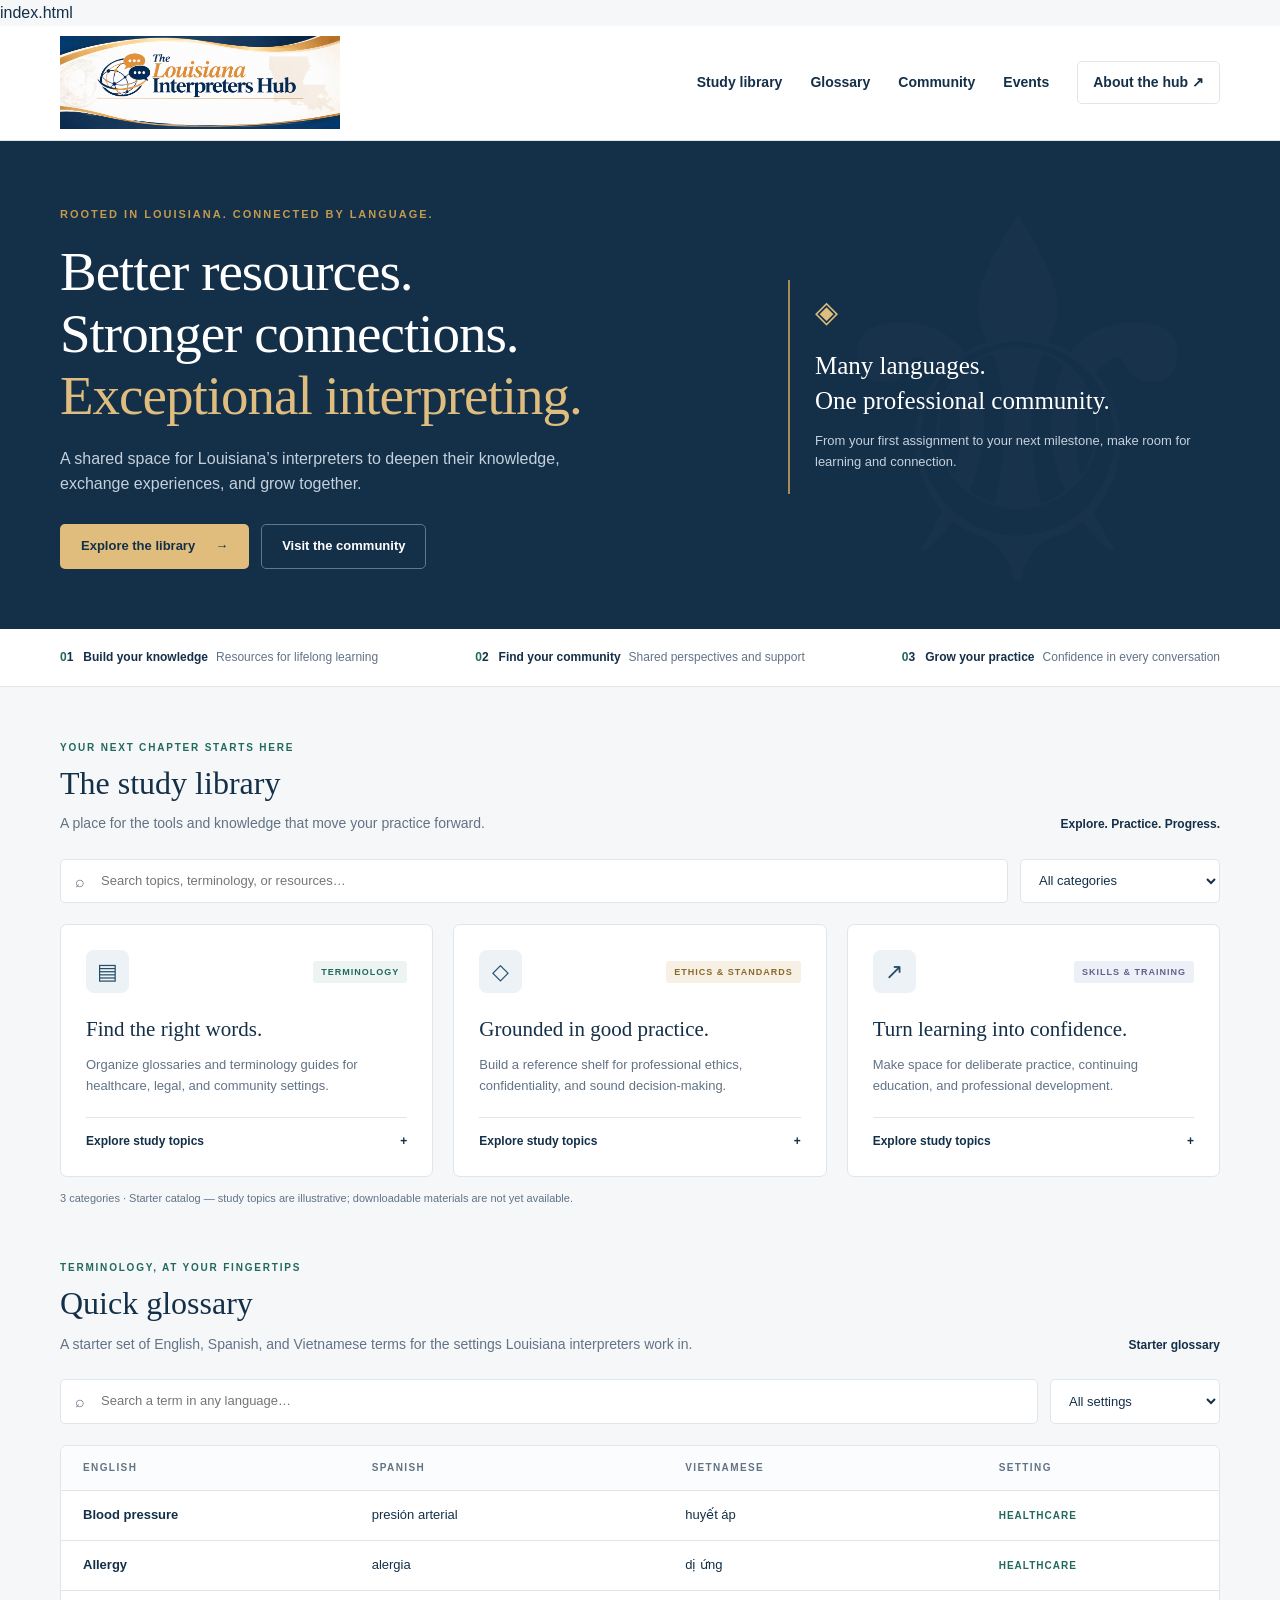
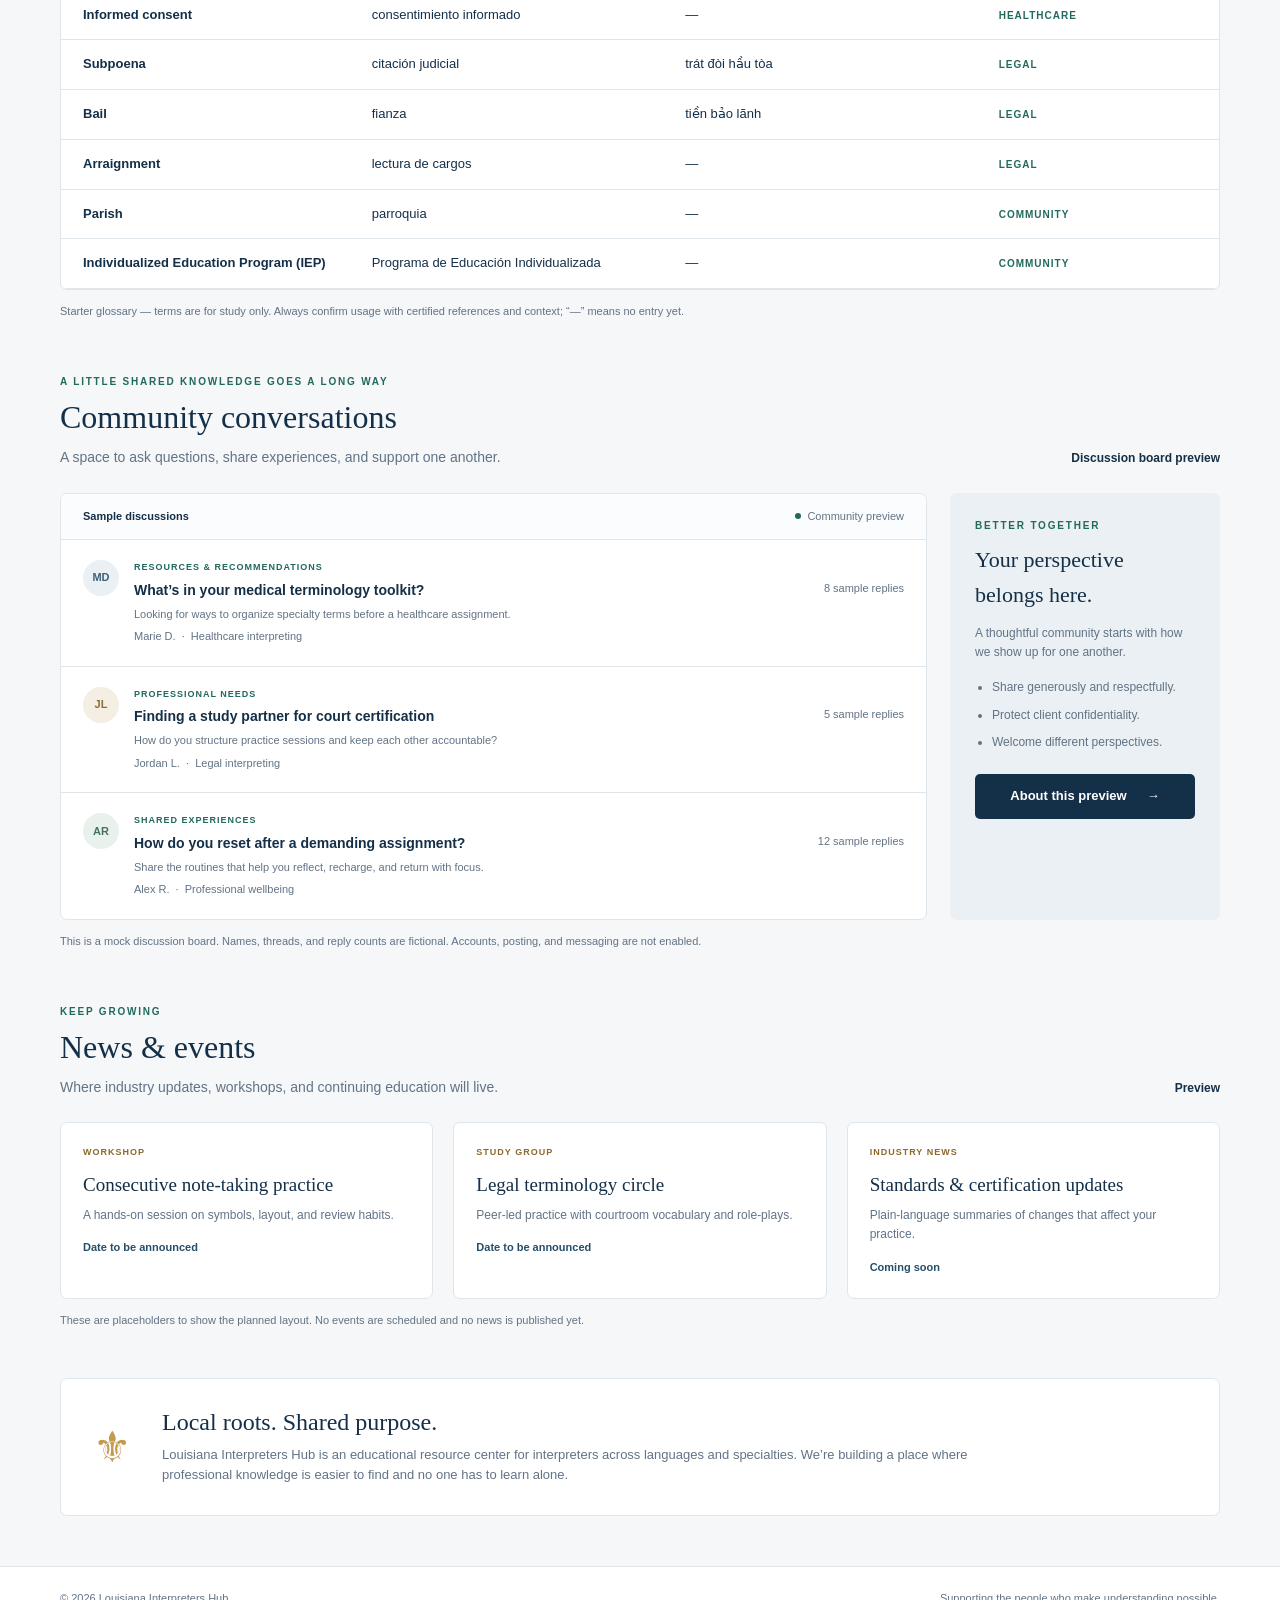
==== index.html @ 58adf4c6 "Add quick glossary and news & events preview sections Co-Authored-By: Claude Sonnet 5.5 <noreply@ant" ====
index.html
<!DOCTYPE html>
<html lang="en">
<head>
<meta charset="UTF-8">
<meta name="viewport" content="width=device-width, initial-scale=1">
<meta name="description" content="Louisiana Interpreters Hub: a shared space to study, connect, and grow in the interpreting profession.">
<title>Louisiana Interpreters Hub</title>
<style>
:root{--navy:#142f48;--blue:#244e6a;--muted:#627385;--line:#dfe6eb;--paper:#f5f7f9;--gold:#c29a50;--green:#22695d}*{box-sizing:border-box}html{scroll-behavior:smooth;scroll-padding-top:90px}body{margin:0;font-family:Arial,Helvetica,sans-serif;color:var(--navy);background:var(--paper);line-height:1.6}button,input,select{font:inherit}button,a,input,select{ -webkit-tap-highlight-color:transparent}a{color:inherit}button{cursor:pointer}a:focus-visible,button:focus-visible,input:focus-visible,select:focus-visible,summary:focus-visible{outline:3px solid var(--gold);outline-offset:4px}.wrap{width:min(1160px,calc(100% - 48px));margin:auto}.skip{position:absolute;top:-80px;background:white;padding:12px;z-index:10}.skip:focus{top:10px}header{background:#fff;border-bottom:1px solid var(--line)}.header-inner{display:flex;align-items:center;justify-content:space-between;gap:24px;min-height:90px}.brand{text-decoration:none;display:block;width:280px;max-width:calc(100% - 100px);flex-shrink:0}.brand-logo{display:block;width:100%;height:auto}.header-inner{min-height:114px;padding-top:10px;padding-bottom:10px}nav{display:flex;align-items:center;gap:28px}nav a{text-decoration:none;font-size:14px;font-weight:600}nav a:hover{color:#40758c}.nav-cta{border:1px solid var(--line);padding:9px 15px;border-radius:5px}.menu{display:none;background:white;border:1px solid var(--line);border-radius:5px;padding:8px 12px}.hero{background:var(--navy);color:white;position:relative;overflow:hidden}.hero:after{content:'⚜';position:absolute;right:3%;top:-105px;font-family:Georgia,serif;font-size:500px;color:#ffffff04;line-height:1.5;pointer-events:none}.hero-inner{position:relative;z-index:1;padding:65px 0 60px;display:grid;grid-template-columns:1.5fr 1fr;gap:80px;align-items:center}.eyebrow{font-size:11px;text-transform:uppercase;letter-spacing:2px;font-weight:bold;color:var(--gold)}h1{font-family:Georgia,serif;font-weight:400;font-size:clamp(36px,4.5vw,55px);line-height:1.13;letter-spacing:-1px;margin:18px 0}h1 em{color:#dfbd7f;font-style:normal}.hero p{color:#c4d1dc;font-size:16px;max-width:500px}.actions{display:flex;gap:12px;flex-wrap:wrap;margin-top:27px}.button{display:inline-flex;justify-content:center;align-items:center;gap:20px;text-decoration:none;padding:11px 20px;border-radius:5px;font-weight:bold;font-size:13px;border:1px solid transparent;background:var(--navy);color:white}.button.gold{background:#e0bd7c;color:var(--navy)}.button.outline{border-color:#63768a;background:transparent;color:white}.hero-note{border-left:2px solid #a98b58;padding:8px 0 8px 25px}.hero-note .symbol{font-size:30px;color:#dfbd7f}.hero-note h2{font-family:Georgia,serif;font-size:25px;font-weight:400;line-height:1.4;margin:12px 0}.hero-note p{font-size:13px}.values{background:white;border-bottom:1px solid var(--line)}.values-inner{display:flex;justify-content:space-between;gap:24px;padding:19px 0;font-size:12px;color:var(--muted)}.values strong{color:var(--navy);margin-right:8px}.values span::first-letter{color:var(--green)}section{padding:53px 0 0}.section-head{display:flex;justify-content:space-between;align-items:end;gap:20px;margin-bottom:24px}h2{font-family:Georgia,serif;font-size:32px;line-height:1.2;font-weight:400;margin:8px 0 10px}.section-head p{font-size:14px;color:var(--muted);margin:0}.section-label{font-size:10px;color:var(--green);font-weight:bold;letter-spacing:1.8px;text-transform:uppercase}.small-link{font-size:12px;text-decoration:none;font-weight:bold;white-space:nowrap}.library-tools{display:flex;gap:12px;margin-bottom:21px}.search{flex:1;position:relative}.search span{position:absolute;left:15px;top:10px;color:var(--muted)}input,select{border:1px solid var(--line);border-radius:5px;background:white;color:var(--navy);padding:11px 14px;font-size:13px}input{width:100%;padding-left:40px}select{min-width:200px}.cards{display:grid;grid-template-columns:repeat(3,1fr);gap:20px}.card{background:white;border:1px solid var(--line);border-radius:7px;padding:25px;display:flex;flex-direction:column;transition:box-shadow .2s}.card:hover{box-shadow:0 6px 20px #142f4809}.card-top{display:flex;align-items:center;justify-content:space-between}.icon{width:43px;height:43px;border-radius:8px;display:grid;place-items:center;background:#edf2f6;color:var(--blue);font-size:22px}.tag{font-size:9px;font-weight:bold;letter-spacing:1px;background:#edf4f1;color:var(--green);padding:4px 8px;border-radius:3px;text-transform:uppercase}.card:nth-child(2) .tag{background:#f7f1e5;color:#8c692b}.card:nth-child(3) .tag{background:#eef0f8;color:#62618d}.card h3{font-family:Georgia,serif;font-size:21px;font-weight:400;margin:20px 0 8px}.card p{font-size:13px;color:var(--muted);margin:0 0 20px}.card details{margin-top:auto;border-top:1px solid var(--line);padding-top:14px;font-size:12px}.card summary{font-weight:bold;cursor:pointer;list-style:none}.card summary:after{content:'+';float:right}.card details[open] summary:after{content:'−'}.card ul{padding-left:18px;color:var(--muted);margin-bottom:0}.card li{margin:8px 0}.notice{font-size:11px;color:var(--muted);margin:13px 0 0}.community-grid{display:grid;grid-template-columns:minmax(0,1fr) 270px;gap:23px}.board{border:1px solid var(--line);border-radius:7px;background:white;overflow:hidden}.board-head{display:flex;justify-content:space-between;align-items:center;padding:14px 22px;background:#fbfcfd;border-bottom:1px solid var(--line);font-size:11px}.live{display:flex;align-items:center;gap:6px;color:var(--muted)}.dot{width:6px;height:6px;border-radius:50%;background:var(--green)}.thread{padding:20px 22px;border-bottom:1px solid var(--line);display:flex;gap:15px}.thread:last-child{border-bottom:0}.avatar{flex-shrink:0;width:36px;height:36px;background:#eaf0f4;color:#3c617b;border-radius:50%;display:grid;place-items:center;font-size:11px;font-weight:bold}.thread:nth-child(3) .avatar{background:#f4eee3;color:#8b6d36}.thread:nth-child(4) .avatar{background:#e9f1ed;color:#417464}.thread-content{flex:1}.topic{font-size:9px;text-transform:uppercase;letter-spacing:1px;color:var(--green);font-weight:bold}.thread h3{font-size:14px;line-height:1.5;margin:5px 0}.thread p{font-size:11px;color:var(--muted);margin:5px 0 0}.reply{float:right;font-size:11px;color:var(--muted);font-weight:normal;margin-left:10px}.side{background:#eaf0f3;border-radius:7px;padding:25px}.side h3{font-family:Georgia,serif;font-size:22px;font-weight:400;margin:8px 0 12px}.side p,.side li{font-size:12px;color:var(--muted)}.side ul{padding-left:17px;margin:16px 0 22px}.side li{margin:8px 0}.side .button{width:100%}.about{margin-top:48px;padding:29px 32px;background:#fff;border:1px solid var(--line);border-radius:7px;display:flex;gap:30px;align-items:center}.about h2{font-size:24px;margin:0 0 8px}.about p{font-size:13px;color:var(--muted);margin:0;max-width:820px}.about .symbol{color:var(--gold);font-size:43px}footer{margin-top:50px;border-top:1px solid var(--line);padding:23px 0;background:white}.footer-inner{display:flex;justify-content:space-between;gap:15px;color:var(--muted);font-size:11px}.empty{grid-column:1/-1;padding:25px;background:white;border:1px solid var(--line);border-radius:5px}[hidden]{display:none!important}@media(max-width:850px){.header-inner{flex-wrap:wrap;gap:0}.menu{display:block}nav{display:none;width:100%;padding:15px 0 10px;gap:22px;flex-wrap:wrap}nav.open{display:flex}.hero-inner{gap:35px;grid-template-columns:1.6fr 1fr}.community-grid{grid-template-columns:1fr}.side{display:none}.cards{gap:12px}.card{padding:19px}.values-inner{font-size:11px}.values strong{display:block}}@media(max-width:600px){.wrap{width:calc(100% - 32px)}.header-inner{min-height:96px;flex-wrap:wrap;gap:0}.brand{width:220px}.menu{display:block}nav{display:none;width:100%;padding:15px 0 20px;gap:22px;flex-wrap:wrap}nav.open{display:flex}.hero-inner{display:block;padding:42px 0}.hero-note{display:none}.hero p{font-size:14px}.values-inner{gap:14px;padding:16px 0}.values strong{font-size:11px}.values span{font-size:10px}.cards{grid-template-columns:1fr}.library-tools{flex-direction:column}select{width:100%}.section-head{align-items:start}.section-head .small-link{display:none}section{padding-top:38px}h2{font-size:29px}.thread{padding:18px 15px;gap:11px}.reply{float:none;display:block;margin:4px 0 0}.about{padding:23px;gap:18px;margin-top:35px}.footer-inner{flex-direction:column;gap:5px}.board-head{padding:13px 15px}}
.gloss-tools{display:flex;gap:12px;margin-bottom:21px}.gloss-tools select{min-width:170px}.gloss-table{background:white;border:1px solid var(--line);border-radius:7px;overflow:hidden}.gloss-row{display:grid;grid-template-columns:1.1fr 1.2fr 1.2fr .8fr;gap:16px;padding:14px 22px;border-bottom:1px solid var(--line);font-size:13px;align-items:baseline}.gloss-row:last-child{border-bottom:0}.gloss-row.head{background:#fbfcfd;font-size:10px;font-weight:bold;letter-spacing:1.4px;text-transform:uppercase;color:var(--muted)}.gloss-row .en{font-weight:bold}.gloss-row .dom{font-size:10px;font-weight:bold;letter-spacing:1px;text-transform:uppercase;color:var(--green)}.events{display:grid;grid-template-columns:repeat(3,1fr);gap:20px}.event{background:white;border:1px solid var(--line);border-radius:7px;padding:22px}.event .kind{font-size:9px;font-weight:bold;letter-spacing:1px;text-transform:uppercase;color:#8c692b}.event h3{font-family:Georgia,serif;font-size:19px;font-weight:400;margin:10px 0 6px}.event p{font-size:12px;color:var(--muted);margin:0}.event .when{margin-top:14px;font-size:11px;font-weight:bold;color:var(--blue)}@media(max-width:850px){.events{grid-template-columns:1fr}.gloss-row{grid-template-columns:1fr 1fr;gap:6px 16px}.gloss-row.head{display:none}.gloss-row .dom{grid-column:1/-1}}@media(max-width:600px){.gloss-tools{flex-direction:column}.gloss-tools select{width:100%}.gloss-row{padding:14px 15px}}
</style>
</head>
<body>
<a class="skip" href="#main">Skip to content</a>
<header><div class="wrap header-inner"><a href="#" class="brand" aria-label="Louisiana Interpreters Hub home"><img class="brand-logo" src="Louisiana%20Interpreters%20Hub%20Banner.png" alt="Louisiana Interpreters Hub" width="2170" height="725" fetchpriority="high"></a><button class="menu" aria-expanded="false" aria-controls="navigation">Menu ☰</button><nav id="navigation" aria-label="Main navigation"><a href="#library">Study library</a><a href="#glossary">Glossary</a><a href="#community">Community</a><a href="#events">Events</a><a href="#about" class="nav-cta">About the hub ↗</a></nav></div></header>
<main id="main">
<div class="hero"><div class="wrap hero-inner"><div><div class="eyebrow">Rooted in Louisiana. Connected by language.</div><h1>Better resources.<br>Stronger connections.<br><em>Exceptional interpreting.</em></h1><p>A shared space for Louisiana’s interpreters to deepen their knowledge, exchange experiences, and grow together.</p><div class="actions"><a href="#library" class="button gold">Explore the library <span aria-hidden="true">→</span></a><a href="#community" class="button outline">Visit the community</a></div></div><aside class="hero-note"><span class="symbol" aria-hidden="true">◈</span><h2>Many languages.<br>One professional community.</h2><p>From your first assignment to your next milestone, make room for learning and connection.</p></aside></div></div>
<div class="values"><div class="wrap values-inner"><span><strong>01 &nbsp; Build your knowledge</strong>Resources for lifelong learning</span><span><strong>02 &nbsp; Find your community</strong>Shared perspectives and support</span><span><strong>03 &nbsp; Grow your practice</strong>Confidence in every conversation</span></div></div>
<div class="wrap">
<section id="library" aria-labelledby="library-title"><div class="section-head"><div><span class="section-label">Your next chapter starts here</span><h2 id="library-title">The study library</h2><p>A place for the tools and knowledge that move your practice forward.</p></div><span class="small-link">Explore. Practice. Progress.</span></div>
<div class="library-tools"><label class="search"><span aria-hidden="true">⌕</span><input id="search" type="search" aria-label="Search study library" placeholder="Search topics, terminology, or resources…"></label><select id="category" aria-label="Filter library by category"><option value="all">All categories</option><option value="terminology">Terminology</option><option value="ethics">Ethics & standards</option><option value="training">Skills & training</option></select></div>
<div class="cards" id="resources">
<article class="card" data-category="terminology"><div class="card-top"><span class="icon" aria-hidden="true">▤</span><span class="tag">Terminology</span></div><h3>Find the right words.</h3><p>Organize glossaries and terminology guides for healthcare, legal, and community settings.</p><details><summary>Explore study topics</summary><ul><li>Healthcare: symptoms, anatomy, and patient care</li><li>Legal: courtroom roles and common proceedings</li><li>Community: education and public services</li><li>Practice: create a bilingual glossary with context and sources</li></ul></details></article>
<article class="card" data-category="ethics"><div class="card-top"><span class="icon" aria-hidden="true">◇</span><span class="tag">Ethics & standards</span></div><h3>Grounded in good practice.</h3><p>Build a reference shelf for professional ethics, confidentiality, and sound decision-making.</p><details><summary>Explore study topics</summary><ul><li>Confidentiality and professional boundaries</li><li>Accuracy, impartiality, and role clarity</li><li>Managing conflicts of interest</li><li>Practice: reflect on an anonymized ethical scenario</li></ul></details></article>
<article class="card" data-category="training"><div class="card-top"><span class="icon" aria-hidden="true">↗</span><span class="tag">Skills & training</span></div><h3>Turn learning into confidence.</h3><p>Make space for deliberate practice, continuing education, and professional development.</p><details><summary>Explore study topics</summary><ul><li>Consecutive interpreting and memory exercises</li><li>Note-taking and active listening</li><li>Sight translation preparation</li><li>Practice: record a short exercise and review your delivery</li></ul></details></article>
<p id="empty" class="empty" hidden>No matching topics. Try a different search or category.</p>
</div><p class="notice" id="resource-status" role="status">3 categories · Starter catalog — study topics are illustrative; downloadable materials are not yet available.</p>
</section>
<section id="glossary" aria-labelledby="glossary-title"><div class="section-head"><div><span class="section-label">Terminology, at your fingertips</span><h2 id="glossary-title">Quick glossary</h2><p>A starter set of English, Spanish, and Vietnamese terms for the settings Louisiana interpreters work in.</p></div><span class="small-link">Starter glossary</span></div>
<div class="gloss-tools"><label class="search"><span aria-hidden="true">⌕</span><input id="gloss-search" type="search" aria-label="Search glossary" placeholder="Search a term in any language…"></label><select id="gloss-domain" aria-label="Filter glossary by setting"><option value="all">All settings</option><option value="Healthcare">Healthcare</option><option value="Legal">Legal</option><option value="Community">Community</option></select></div>
<div class="gloss-table" role="table" aria-label="Glossary of interpreting terms"><div class="gloss-row head" role="row"><span role="columnheader">English</span><span role="columnheader">Spanish</span><span role="columnheader">Vietnamese</span><span role="columnheader">Setting</span></div>
<div class="gloss-row" role="row" data-domain="Healthcare"><span class="en" role="cell">Blood pressure</span><span role="cell">presión arterial</span><span role="cell">huyết áp</span><span class="dom" role="cell">Healthcare</span></div>
<div class="gloss-row" role="row" data-domain="Healthcare"><span class="en" role="cell">Allergy</span><span role="cell">alergia</span><span role="cell">dị ứng</span><span class="dom" role="cell">Healthcare</span></div>
<div class="gloss-row" role="row" data-domain="Healthcare"><span class="en" role="cell">Informed consent</span><span role="cell">consentimiento informado</span><span role="cell">—</span><span class="dom" role="cell">Healthcare</span></div>
<div class="gloss-row" role="row" data-domain="Legal"><span class="en" role="cell">Subpoena</span><span role="cell">citación judicial</span><span role="cell">trát đòi hầu tòa</span><span class="dom" role="cell">Legal</span></div>
<div class="gloss-row" role="row" data-domain="Legal"><span class="en" role="cell">Bail</span><span role="cell">fianza</span><span role="cell">tiền bảo lãnh</span><span class="dom" role="cell">Legal</span></div>
<div class="gloss-row" role="row" data-domain="Legal"><span class="en" role="cell">Arraignment</span><span role="cell">lectura de cargos</span><span role="cell">—</span><span class="dom" role="cell">Legal</span></div>
<div class="gloss-row" role="row" data-domain="Community"><span class="en" role="cell">Parish</span><span role="cell">parroquia</span><span role="cell">—</span><span class="dom" role="cell">Community</span></div>
<div class="gloss-row" role="row" data-domain="Community"><span class="en" role="cell">Individualized Education Program (IEP)</span><span role="cell">Programa de Educación Individualizada</span><span role="cell">—</span><span class="dom" role="cell">Community</span></div>
<p id="gloss-empty" class="empty" hidden>No matching terms. Try a different search or setting.</p></div>
<p class="notice" id="gloss-status" role="status">Starter glossary — terms are for study only. Always confirm usage with certified references and context; “—” means no entry yet.</p>
</section>
<section id="community" aria-labelledby="community-title"><div class="section-head"><div><span class="section-label">A little shared knowledge goes a long way</span><h2 id="community-title">Community conversations</h2><p>A space to ask questions, share experiences, and support one another.</p></div><span class="small-link">Discussion board preview</span></div>
<div class="community-grid"><div class="board"><div class="board-head"><strong>Sample discussions</strong><span class="live"><span class="dot"></span>Community preview</span></div>
<article class="thread"><div class="avatar" aria-hidden="true">MD</div><div class="thread-content"><span class="topic">Resources & recommendations</span><h3>What’s in your medical terminology toolkit?<span class="reply">8 sample replies</span></h3><p>Looking for ways to organize specialty terms before a healthcare assignment.</p><p>Marie D. &nbsp;·&nbsp; Healthcare interpreting</p></div></article>
<article class="thread"><div class="avatar" aria-hidden="true">JL</div><div class="thread-content"><span class="topic">Professional needs</span><h3>Finding a study partner for court certification<span class="reply">5 sample replies</span></h3><p>How do you structure practice sessions and keep each other accountable?</p><p>Jordan L. &nbsp;·&nbsp; Legal interpreting</p></div></article>
<article class="thread"><div class="avatar" aria-hidden="true">AR</div><div class="thread-content"><span class="topic">Shared experiences</span><h3>How do you reset after a demanding assignment?<span class="reply">12 sample replies</span></h3><p>Share the routines that help you reflect, recharge, and return with focus.</p><p>Alex R. &nbsp;·&nbsp; Professional wellbeing</p></div></article>
</div><aside class="side"><span class="section-label">Better together</span><h3>Your perspective belongs here.</h3><p>A thoughtful community starts with how we show up for one another.</p><ul><li>Share generously and respectfully.</li><li>Protect client confidentiality.</li><li>Welcome different perspectives.</li></ul><a href="#community-note" class="button">About this preview <span aria-hidden="true">→</span></a></aside></div>
<p class="notice" id="community-note">This is a mock discussion board. Names, threads, and reply counts are fictional. Accounts, posting, and messaging are not enabled.</p>
</section>
<section id="events" aria-labelledby="events-title"><div class="section-head"><div><span class="section-label">Keep growing</span><h2 id="events-title">News &amp; events</h2><p>Where industry updates, workshops, and continuing education will live.</p></div><span class="small-link">Preview</span></div>
<div class="events"><article class="event"><span class="kind">Workshop</span><h3>Consecutive note-taking practice</h3><p>A hands-on session on symbols, layout, and review habits.</p><div class="when">Date to be announced</div></article>
<article class="event"><span class="kind">Study group</span><h3>Legal terminology circle</h3><p>Peer-led practice with courtroom vocabulary and role-plays.</p><div class="when">Date to be announced</div></article>
<article class="event"><span class="kind">Industry news</span><h3>Standards &amp; certification updates</h3><p>Plain-language summaries of changes that affect your practice.</p><div class="when">Coming soon</div></article></div>
<p class="notice">These are placeholders to show the planned layout. No events are scheduled and no news is published yet.</p>
</section>
<section id="about" class="about" aria-labelledby="about-title"><span class="symbol" aria-hidden="true">⚜</span><div><h2 id="about-title">Local roots. Shared purpose.</h2><p>Louisiana Interpreters Hub is an educational resource center for interpreters across languages and specialties. We’re building a place where professional knowledge is easier to find and no one has to learn alone.</p></div></section>
</div></main>
<footer><div class="wrap footer-inner"><span>© <span id="year">2026</span> Louisiana Interpreters Hub</span><span>Supporting the people who make understanding possible.</span></div></footer>
<script>
const menu=document.querySelector('.menu');const nav=document.querySelector('nav');menu.addEventListener('click',()=>{const open=menu.getAttribute('aria-expanded')!=='true';menu.setAttribute('aria-expanded',String(open));nav.classList.toggle('open',open)});nav.querySelectorAll('a').forEach(a=>a.addEventListener('click',()=>{nav.classList.remove('open');menu.setAttribute('aria-expanded','false')}));
const search=document.querySelector('#search');const category=document.querySelector('#category');const cards=[...document.querySelectorAll('.card')];function filter(){const term=search.value.trim().toLowerCase();let count=0;cards.forEach(card=>{const matches=(category.value==='all'||card.dataset.category===category.value)&&card.textContent.toLowerCase().includes(term);card.hidden=!matches;if(matches)count++});document.querySelector('#empty').hidden=count>0;document.querySelector('#resource-status').textContent=`${count} ${count===1?'category':'categories'} · Starter catalog — study topics are illustrative; downloadable materials are not yet available.`}search.addEventListener('input',filter);category.addEventListener('change',filter);document.querySelector('#year').textContent=new Date().getFullYear();
const gSearch=document.querySelector('#gloss-search');const gDomain=document.querySelector('#gloss-domain');const gRows=[...document.querySelectorAll('.gloss-row:not(.head)')];function glossFilter(){const term=gSearch.value.trim().toLowerCase();let count=0;gRows.forEach(r=>{const ok=(gDomain.value==='all'||r.dataset.domain===gDomain.value)&&r.textContent.toLowerCase().includes(term);r.hidden=!ok;if(ok)count++});document.querySelector('#gloss-empty').hidden=count>0}gSearch.addEventListener('input',glossFilter);gDomain.addEventListener('change',glossFilter);
</script>
</body>
</html>
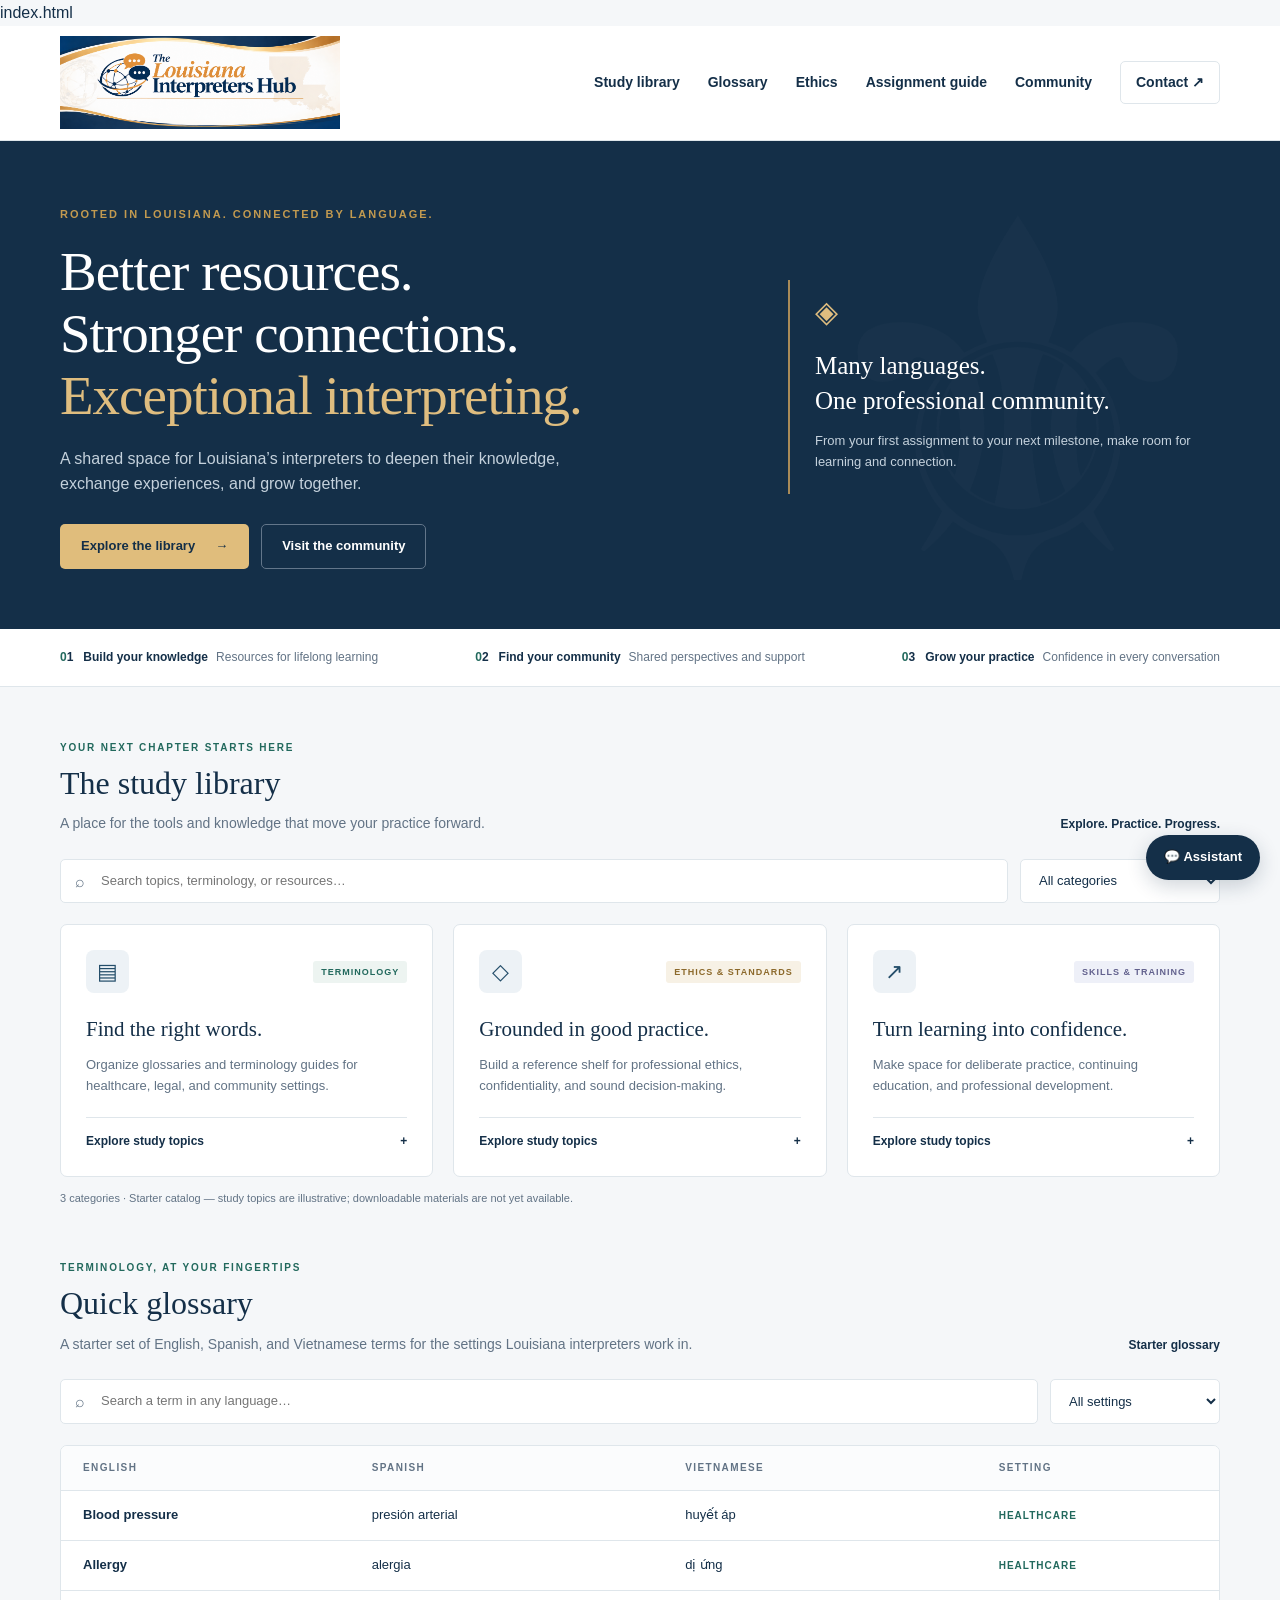
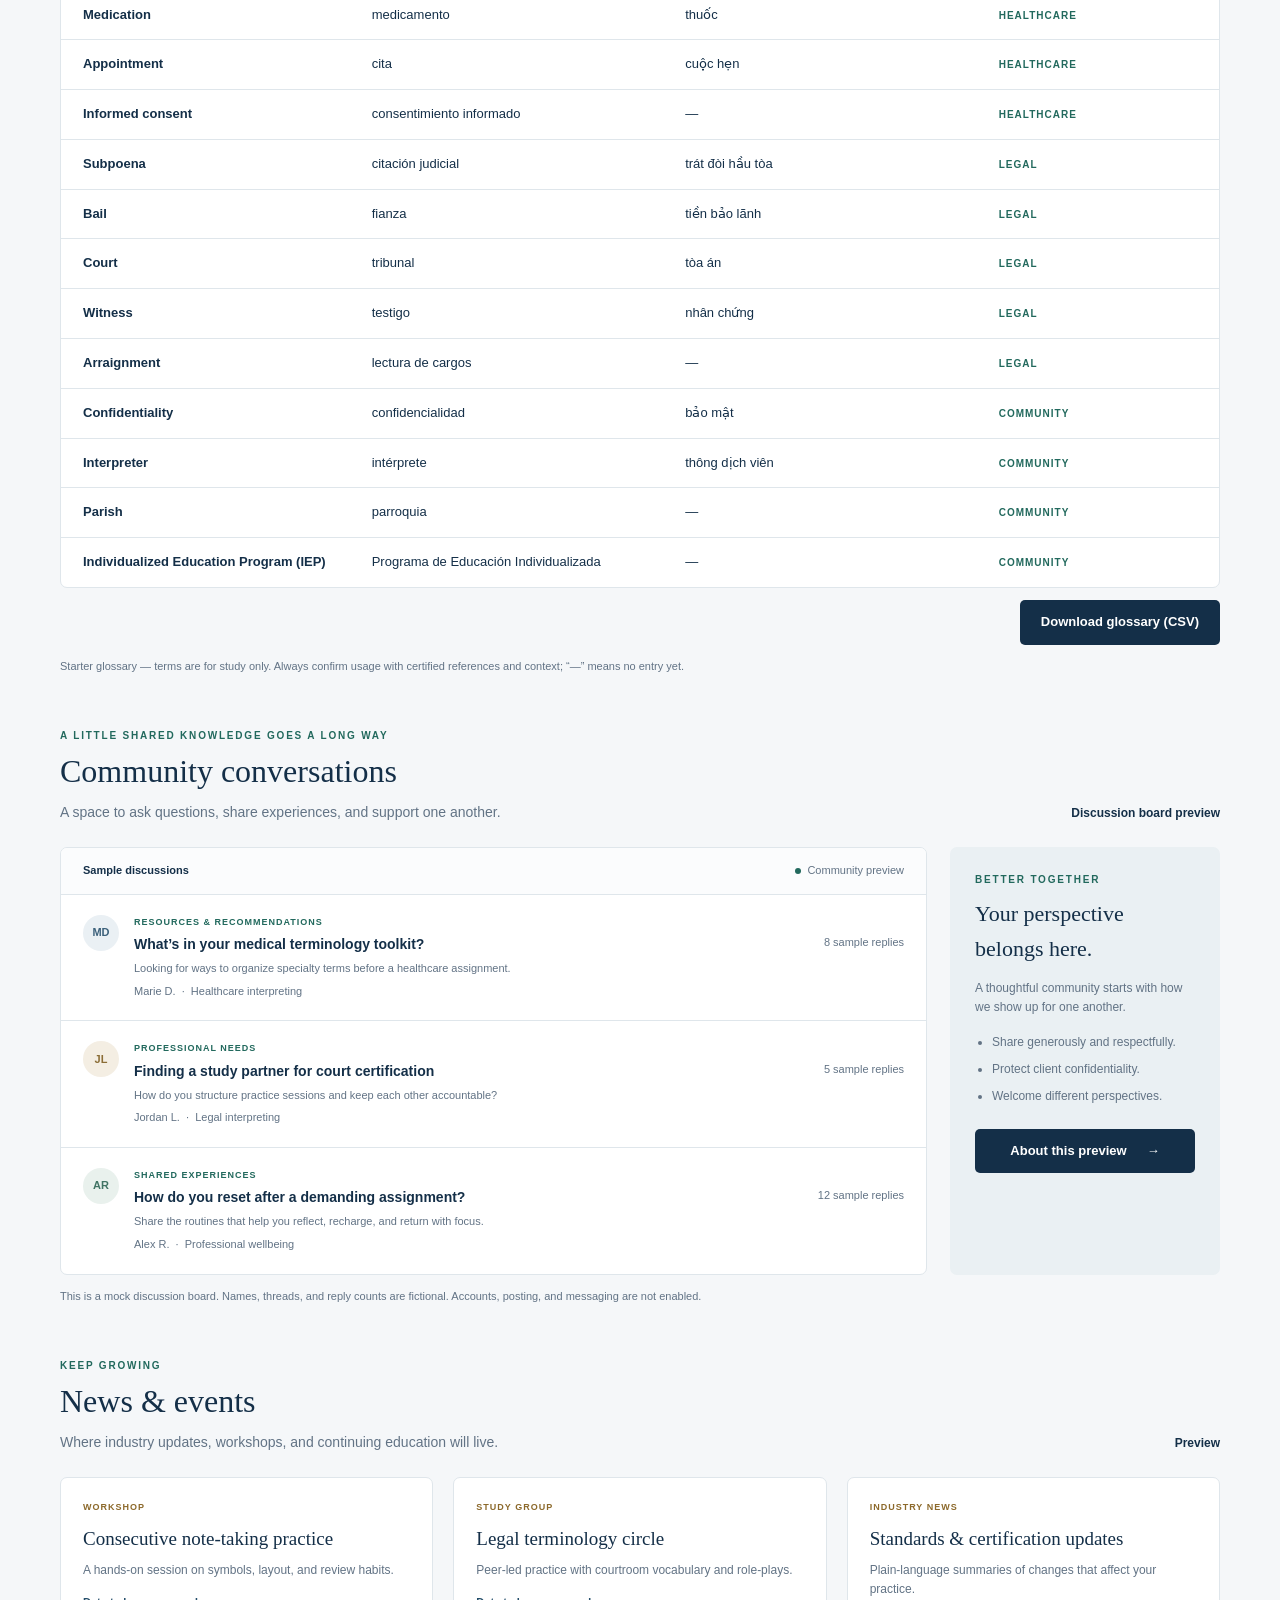
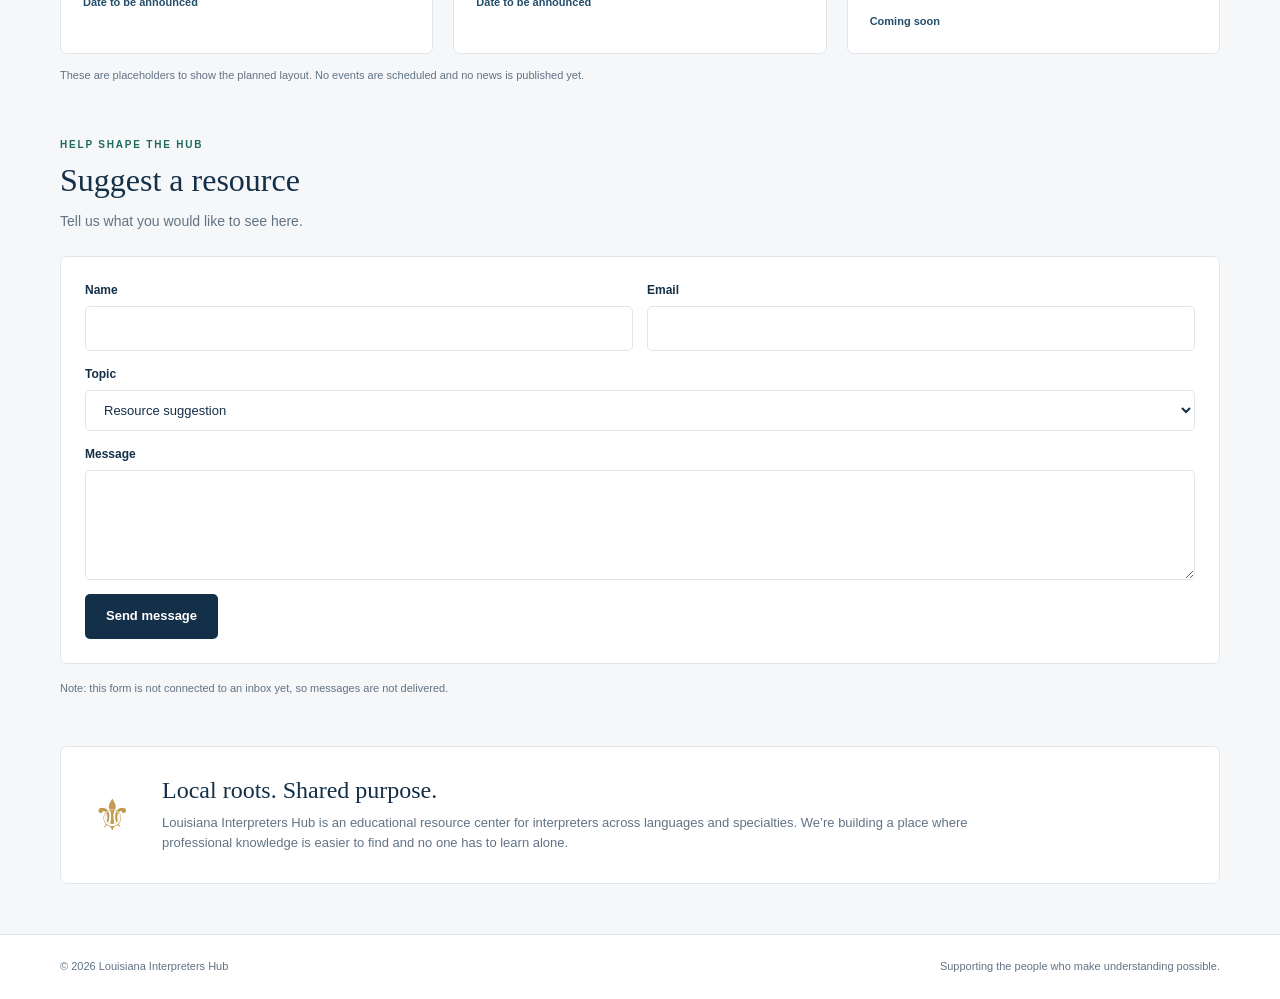
==== commit 6784b9a5: "Split into pages; add Mermaid charts, assistant with free translation, glossary CSV, checklist, cont" ====
--- a/index.html
+++ b/index.html
@@ -6,14 +6,11 @@
 <meta name="viewport" content="width=device-width, initial-scale=1">
 <meta name="description" content="Louisiana Interpreters Hub: a shared space to study, connect, and grow in the interpreting profession.">
 <title>Louisiana Interpreters Hub</title>
-<style>
-:root{--navy:#142f48;--blue:#244e6a;--muted:#627385;--line:#dfe6eb;--paper:#f5f7f9;--gold:#c29a50;--green:#22695d}*{box-sizing:border-box}html{scroll-behavior:smooth;scroll-padding-top:90px}body{margin:0;font-family:Arial,Helvetica,sans-serif;color:var(--navy);background:var(--paper);line-height:1.6}button,input,select{font:inherit}button,a,input,select{ -webkit-tap-highlight-color:transparent}a{color:inherit}button{cursor:pointer}a:focus-visible,button:focus-visible,input:focus-visible,select:focus-visible,summary:focus-visible{outline:3px solid var(--gold);outline-offset:4px}.wrap{width:min(1160px,calc(100% - 48px));margin:auto}.skip{position:absolute;top:-80px;background:white;padding:12px;z-index:10}.skip:focus{top:10px}header{background:#fff;border-bottom:1px solid var(--line)}.header-inner{display:flex;align-items:center;justify-content:space-between;gap:24px;min-height:90px}.brand{text-decoration:none;display:block;width:280px;max-width:calc(100% - 100px);flex-shrink:0}.brand-logo{display:block;width:100%;height:auto}.header-inner{min-height:114px;padding-top:10px;padding-bottom:10px}nav{display:flex;align-items:center;gap:28px}nav a{text-decoration:none;font-size:14px;font-weight:600}nav a:hover{color:#40758c}.nav-cta{border:1px solid var(--line);padding:9px 15px;border-radius:5px}.menu{display:none;background:white;border:1px solid var(--line);border-radius:5px;padding:8px 12px}.hero{background:var(--navy);color:white;position:relative;overflow:hidden}.hero:after{content:'⚜';position:absolute;right:3%;top:-105px;font-family:Georgia,serif;font-size:500px;color:#ffffff04;line-height:1.5;pointer-events:none}.hero-inner{position:relative;z-index:1;padding:65px 0 60px;display:grid;grid-template-columns:1.5fr 1fr;gap:80px;align-items:center}.eyebrow{font-size:11px;text-transform:uppercase;letter-spacing:2px;font-weight:bold;color:var(--gold)}h1{font-family:Georgia,serif;font-weight:400;font-size:clamp(36px,4.5vw,55px);line-height:1.13;letter-spacing:-1px;margin:18px 0}h1 em{color:#dfbd7f;font-style:normal}.hero p{color:#c4d1dc;font-size:16px;max-width:500px}.actions{display:flex;gap:12px;flex-wrap:wrap;margin-top:27px}.button{display:inline-flex;justify-content:center;align-items:center;gap:20px;text-decoration:none;padding:11px 20px;border-radius:5px;font-weight:bold;font-size:13px;border:1px solid transparent;background:var(--navy);color:white}.button.gold{background:#e0bd7c;color:var(--navy)}.button.outline{border-color:#63768a;background:transparent;color:white}.hero-note{border-left:2px solid #a98b58;padding:8px 0 8px 25px}.hero-note .symbol{font-size:30px;color:#dfbd7f}.hero-note h2{font-family:Georgia,serif;font-size:25px;font-weight:400;line-height:1.4;margin:12px 0}.hero-note p{font-size:13px}.values{background:white;border-bottom:1px solid var(--line)}.values-inner{display:flex;justify-content:space-between;gap:24px;padding:19px 0;font-size:12px;color:var(--muted)}.values strong{color:var(--navy);margin-right:8px}.values span::first-letter{color:var(--green)}section{padding:53px 0 0}.section-head{display:flex;justify-content:space-between;align-items:end;gap:20px;margin-bottom:24px}h2{font-family:Georgia,serif;font-size:32px;line-height:1.2;font-weight:400;margin:8px 0 10px}.section-head p{font-size:14px;color:var(--muted);margin:0}.section-label{font-size:10px;color:var(--green);font-weight:bold;letter-spacing:1.8px;text-transform:uppercase}.small-link{font-size:12px;text-decoration:none;font-weight:bold;white-space:nowrap}.library-tools{display:flex;gap:12px;margin-bottom:21px}.search{flex:1;position:relative}.search span{position:absolute;left:15px;top:10px;color:var(--muted)}input,select{border:1px solid var(--line);border-radius:5px;background:white;color:var(--navy);padding:11px 14px;font-size:13px}input{width:100%;padding-left:40px}select{min-width:200px}.cards{display:grid;grid-template-columns:repeat(3,1fr);gap:20px}.card{background:white;border:1px solid var(--line);border-radius:7px;padding:25px;display:flex;flex-direction:column;transition:box-shadow .2s}.card:hover{box-shadow:0 6px 20px #142f4809}.card-top{display:flex;align-items:center;justify-content:space-between}.icon{width:43px;height:43px;border-radius:8px;display:grid;place-items:center;background:#edf2f6;color:var(--blue);font-size:22px}.tag{font-size:9px;font-weight:bold;letter-spacing:1px;background:#edf4f1;color:var(--green);padding:4px 8px;border-radius:3px;text-transform:uppercase}.card:nth-child(2) .tag{background:#f7f1e5;color:#8c692b}.card:nth-child(3) .tag{background:#eef0f8;color:#62618d}.card h3{font-family:Georgia,serif;font-size:21px;font-weight:400;margin:20px 0 8px}.card p{font-size:13px;color:var(--muted);margin:0 0 20px}.card details{margin-top:auto;border-top:1px solid var(--line);padding-top:14px;font-size:12px}.card summary{font-weight:bold;cursor:pointer;list-style:none}.card summary:after{content:'+';float:right}.card details[open] summary:after{content:'−'}.card ul{padding-left:18px;color:var(--muted);margin-bottom:0}.card li{margin:8px 0}.notice{font-size:11px;color:var(--muted);margin:13px 0 0}.community-grid{display:grid;grid-template-columns:minmax(0,1fr) 270px;gap:23px}.board{border:1px solid var(--line);border-radius:7px;background:white;overflow:hidden}.board-head{display:flex;justify-content:space-between;align-items:center;padding:14px 22px;background:#fbfcfd;border-bottom:1px solid var(--line);font-size:11px}.live{display:flex;align-items:center;gap:6px;color:var(--muted)}.dot{width:6px;height:6px;border-radius:50%;background:var(--green)}.thread{padding:20px 22px;border-bottom:1px solid var(--line);display:flex;gap:15px}.thread:last-child{border-bottom:0}.avatar{flex-shrink:0;width:36px;height:36px;background:#eaf0f4;color:#3c617b;border-radius:50%;display:grid;place-items:center;font-size:11px;font-weight:bold}.thread:nth-child(3) .avatar{background:#f4eee3;color:#8b6d36}.thread:nth-child(4) .avatar{background:#e9f1ed;color:#417464}.thread-content{flex:1}.topic{font-size:9px;text-transform:uppercase;letter-spacing:1px;color:var(--green);font-weight:bold}.thread h3{font-size:14px;line-height:1.5;margin:5px 0}.thread p{font-size:11px;color:var(--muted);margin:5px 0 0}.reply{float:right;font-size:11px;color:var(--muted);font-weight:normal;margin-left:10px}.side{background:#eaf0f3;border-radius:7px;padding:25px}.side h3{font-family:Georgia,serif;font-size:22px;font-weight:400;margin:8px 0 12px}.side p,.side li{font-size:12px;color:var(--muted)}.side ul{padding-left:17px;margin:16px 0 22px}.side li{margin:8px 0}.side .button{width:100%}.about{margin-top:48px;padding:29px 32px;background:#fff;border:1px solid var(--line);border-radius:7px;display:flex;gap:30px;align-items:center}.about h2{font-size:24px;margin:0 0 8px}.about p{font-size:13px;color:var(--muted);margin:0;max-width:820px}.about .symbol{color:var(--gold);font-size:43px}footer{margin-top:50px;border-top:1px solid var(--line);padding:23px 0;background:white}.footer-inner{display:flex;justify-content:space-between;gap:15px;color:var(--muted);font-size:11px}.empty{grid-column:1/-1;padding:25px;background:white;border:1px solid var(--line);border-radius:5px}[hidden]{display:none!important}@media(max-width:850px){.header-inner{flex-wrap:wrap;gap:0}.menu{display:block}nav{display:none;width:100%;padding:15px 0 10px;gap:22px;flex-wrap:wrap}nav.open{display:flex}.hero-inner{gap:35px;grid-template-columns:1.6fr 1fr}.community-grid{grid-template-columns:1fr}.side{display:none}.cards{gap:12px}.card{padding:19px}.values-inner{font-size:11px}.values strong{display:block}}@media(max-width:600px){.wrap{width:calc(100% - 32px)}.header-inner{min-height:96px;flex-wrap:wrap;gap:0}.brand{width:220px}.menu{display:block}nav{display:none;width:100%;padding:15px 0 20px;gap:22px;flex-wrap:wrap}nav.open{display:flex}.hero-inner{display:block;padding:42px 0}.hero-note{display:none}.hero p{font-size:14px}.values-inner{gap:14px;padding:16px 0}.values strong{font-size:11px}.values span{font-size:10px}.cards{grid-template-columns:1fr}.library-tools{flex-direction:column}select{width:100%}.section-head{align-items:start}.section-head .small-link{display:none}section{padding-top:38px}h2{font-size:29px}.thread{padding:18px 15px;gap:11px}.reply{float:none;display:block;margin:4px 0 0}.about{padding:23px;gap:18px;margin-top:35px}.footer-inner{flex-direction:column;gap:5px}.board-head{padding:13px 15px}}
-.gloss-tools{display:flex;gap:12px;margin-bottom:21px}.gloss-tools select{min-width:170px}.gloss-table{background:white;border:1px solid var(--line);border-radius:7px;overflow:hidden}.gloss-row{display:grid;grid-template-columns:1.1fr 1.2fr 1.2fr .8fr;gap:16px;padding:14px 22px;border-bottom:1px solid var(--line);font-size:13px;align-items:baseline}.gloss-row:last-child{border-bottom:0}.gloss-row.head{background:#fbfcfd;font-size:10px;font-weight:bold;letter-spacing:1.4px;text-transform:uppercase;color:var(--muted)}.gloss-row .en{font-weight:bold}.gloss-row .dom{font-size:10px;font-weight:bold;letter-spacing:1px;text-transform:uppercase;color:var(--green)}.events{display:grid;grid-template-columns:repeat(3,1fr);gap:20px}.event{background:white;border:1px solid var(--line);border-radius:7px;padding:22px}.event .kind{font-size:9px;font-weight:bold;letter-spacing:1px;text-transform:uppercase;color:#8c692b}.event h3{font-family:Georgia,serif;font-size:19px;font-weight:400;margin:10px 0 6px}.event p{font-size:12px;color:var(--muted);margin:0}.event .when{margin-top:14px;font-size:11px;font-weight:bold;color:var(--blue)}@media(max-width:850px){.events{grid-template-columns:1fr}.gloss-row{grid-template-columns:1fr 1fr;gap:6px 16px}.gloss-row.head{display:none}.gloss-row .dom{grid-column:1/-1}}@media(max-width:600px){.gloss-tools{flex-direction:column}.gloss-tools select{width:100%}.gloss-row{padding:14px 15px}}
-</style>
+<link rel="stylesheet" href="styles.css">
 </head>
 <body>
 <a class="skip" href="#main">Skip to content</a>
-<header><div class="wrap header-inner"><a href="#" class="brand" aria-label="Louisiana Interpreters Hub home"><img class="brand-logo" src="Louisiana%20Interpreters%20Hub%20Banner.png" alt="Louisiana Interpreters Hub" width="2170" height="725" fetchpriority="high"></a><button class="menu" aria-expanded="false" aria-controls="navigation">Menu ☰</button><nav id="navigation" aria-label="Main navigation"><a href="#library">Study library</a><a href="#glossary">Glossary</a><a href="#community">Community</a><a href="#events">Events</a><a href="#about" class="nav-cta">About the hub ↗</a></nav></div></header>
+<header><div class="wrap header-inner"><a href="#" class="brand" aria-label="Louisiana Interpreters Hub home"><img class="brand-logo" src="Louisiana%20Interpreters%20Hub%20Banner.png" alt="Louisiana Interpreters Hub" width="2170" height="725" fetchpriority="high"></a><button class="menu" aria-expanded="false" aria-controls="navigation">Menu ☰</button><nav id="navigation" aria-label="Main navigation"><a href="#library">Study library</a><a href="#glossary">Glossary</a><a href="ethics.html">Ethics</a><a href="workflow.html">Assignment guide</a><a href="#community">Community</a><a href="#contact" class="nav-cta">Contact ↗</a></nav></div></header>
 <main id="main">
 <div class="hero"><div class="wrap hero-inner"><div><div class="eyebrow">Rooted in Louisiana. Connected by language.</div><h1>Better resources.<br>Stronger connections.<br><em>Exceptional interpreting.</em></h1><p>A shared space for Louisiana’s interpreters to deepen their knowledge, exchange experiences, and grow together.</p><div class="actions"><a href="#library" class="button gold">Explore the library <span aria-hidden="true">→</span></a><a href="#community" class="button outline">Visit the community</a></div></div><aside class="hero-note"><span class="symbol" aria-hidden="true">◈</span><h2>Many languages.<br>One professional community.</h2><p>From your first assignment to your next milestone, make room for learning and connection.</p></aside></div></div>
 <div class="values"><div class="wrap values-inner"><span><strong>01 &nbsp; Build your knowledge</strong>Resources for lifelong learning</span><span><strong>02 &nbsp; Find your community</strong>Shared perspectives and support</span><span><strong>03 &nbsp; Grow your practice</strong>Confidence in every conversation</span></div></div>
@@ -30,15 +27,9 @@
 <section id="glossary" aria-labelledby="glossary-title"><div class="section-head"><div><span class="section-label">Terminology, at your fingertips</span><h2 id="glossary-title">Quick glossary</h2><p>A starter set of English, Spanish, and Vietnamese terms for the settings Louisiana interpreters work in.</p></div><span class="small-link">Starter glossary</span></div>
 <div class="gloss-tools"><label class="search"><span aria-hidden="true">⌕</span><input id="gloss-search" type="search" aria-label="Search glossary" placeholder="Search a term in any language…"></label><select id="gloss-domain" aria-label="Filter glossary by setting"><option value="all">All settings</option><option value="Healthcare">Healthcare</option><option value="Legal">Legal</option><option value="Community">Community</option></select></div>
 <div class="gloss-table" role="table" aria-label="Glossary of interpreting terms"><div class="gloss-row head" role="row"><span role="columnheader">English</span><span role="columnheader">Spanish</span><span role="columnheader">Vietnamese</span><span role="columnheader">Setting</span></div>
-<div class="gloss-row" role="row" data-domain="Healthcare"><span class="en" role="cell">Blood pressure</span><span role="cell">presión arterial</span><span role="cell">huyết áp</span><span class="dom" role="cell">Healthcare</span></div>
-<div class="gloss-row" role="row" data-domain="Healthcare"><span class="en" role="cell">Allergy</span><span role="cell">alergia</span><span role="cell">dị ứng</span><span class="dom" role="cell">Healthcare</span></div>
-<div class="gloss-row" role="row" data-domain="Healthcare"><span class="en" role="cell">Informed consent</span><span role="cell">consentimiento informado</span><span role="cell">—</span><span class="dom" role="cell">Healthcare</span></div>
-<div class="gloss-row" role="row" data-domain="Legal"><span class="en" role="cell">Subpoena</span><span role="cell">citación judicial</span><span role="cell">trát đòi hầu tòa</span><span class="dom" role="cell">Legal</span></div>
-<div class="gloss-row" role="row" data-domain="Legal"><span class="en" role="cell">Bail</span><span role="cell">fianza</span><span role="cell">tiền bảo lãnh</span><span class="dom" role="cell">Legal</span></div>
-<div class="gloss-row" role="row" data-domain="Legal"><span class="en" role="cell">Arraignment</span><span role="cell">lectura de cargos</span><span role="cell">—</span><span class="dom" role="cell">Legal</span></div>
-<div class="gloss-row" role="row" data-domain="Community"><span class="en" role="cell">Parish</span><span role="cell">parroquia</span><span role="cell">—</span><span class="dom" role="cell">Community</span></div>
-<div class="gloss-row" role="row" data-domain="Community"><span class="en" role="cell">Individualized Education Program (IEP)</span><span role="cell">Programa de Educación Individualizada</span><span role="cell">—</span><span class="dom" role="cell">Community</span></div>
+<div id="gloss-body"></div>
 <p id="gloss-empty" class="empty" hidden>No matching terms. Try a different search or setting.</p></div>
+<div class="gloss-actions"><button class="button dark" id="gloss-download" type="button">Download glossary (CSV)</button></div>
 <p class="notice" id="gloss-status" role="status">Starter glossary — terms are for study only. Always confirm usage with certified references and context; “—” means no entry yet.</p>
 </section>
 <section id="community" aria-labelledby="community-title"><div class="section-head"><div><span class="section-label">A little shared knowledge goes a long way</span><h2 id="community-title">Community conversations</h2><p>A space to ask questions, share experiences, and support one another.</p></div><span class="small-link">Discussion board preview</span></div>
@@ -55,14 +46,15 @@
 <article class="event"><span class="kind">Industry news</span><h3>Standards &amp; certification updates</h3><p>Plain-language summaries of changes that affect your practice.</p><div class="when">Coming soon</div></article></div>
 <p class="notice">These are placeholders to show the planned layout. No events are scheduled and no news is published yet.</p>
 </section>
+<section id="contact" aria-labelledby="contact-title"><div class="section-head"><div><span class="section-label">Help shape the hub</span><h2 id="contact-title">Suggest a resource</h2><p>Tell us what you would like to see here.</p></div></div>
+<form class="contact-form" id="contact-form"><label>Name<input name="name" required autocomplete="name"></label><label>Email<input name="email" type="email" required autocomplete="email"></label><label class="full">Topic<select name="topic"><option>Resource suggestion</option><option>Glossary correction</option><option>General feedback</option></select></label><label class="full">Message<textarea name="message" required></textarea></label><button class="button dark" type="submit">Send message</button></form>
+<p class="notice" id="contact-status" role="status">Note: this form is not connected to an inbox yet, so messages are not delivered.</p></section>
 <section id="about" class="about" aria-labelledby="about-title"><span class="symbol" aria-hidden="true">⚜</span><div><h2 id="about-title">Local roots. Shared purpose.</h2><p>Louisiana Interpreters Hub is an educational resource center for interpreters across languages and specialties. We’re building a place where professional knowledge is easier to find and no one has to learn alone.</p></div></section>
 </div></main>
 <footer><div class="wrap footer-inner"><span>© <span id="year">2026</span> Louisiana Interpreters Hub</span><span>Supporting the people who make understanding possible.</span></div></footer>
-<script>
-const menu=document.querySelector('.menu');const nav=document.querySelector('nav');menu.addEventListener('click',()=>{const open=menu.getAttribute('aria-expanded')!=='true';menu.setAttribute('aria-expanded',String(open));nav.classList.toggle('open',open)});nav.querySelectorAll('a').forEach(a=>a.addEventListener('click',()=>{nav.classList.remove('open');menu.setAttribute('aria-expanded','false')}));
-const search=document.querySelector('#search');const category=document.querySelector('#category');const cards=[...document.querySelectorAll('.card')];function filter(){const term=search.value.trim().toLowerCase();let count=0;cards.forEach(card=>{const matches=(category.value==='all'||card.dataset.category===category.value)&&card.textContent.toLowerCase().includes(term);card.hidden=!matches;if(matches)count++});document.querySelector('#empty').hidden=count>0;document.querySelector('#resource-status').textContent=`${count} ${count===1?'category':'categories'} · Starter catalog — study topics are illustrative; downloadable materials are not yet available.`}search.addEventListener('input',filter);category.addEventListener('change',filter);document.querySelector('#year').textContent=new Date().getFullYear();
-const gSearch=document.querySelector('#gloss-search');const gDomain=document.querySelector('#gloss-domain');const gRows=[...document.querySelectorAll('.gloss-row:not(.head)')];function glossFilter(){const term=gSearch.value.trim().toLowerCase();let count=0;gRows.forEach(r=>{const ok=(gDomain.value==='all'||r.dataset.domain===gDomain.value)&&r.textContent.toLowerCase().includes(term);r.hidden=!ok;if(ok)count++});document.querySelector('#gloss-empty').hidden=count>0}gSearch.addEventListener('input',glossFilter);gDomain.addEventListener('change',glossFilter);
-</script>
+<script src="data.js"></script>
+<script src="app.js" defer></script>
+<script src="assistant.js" defer></script>
 </body>
 </html>
 
--- a/styles.css
+++ b/styles.css
@@ -0,0 +1,14 @@
+:root{--navy:#142f48;--blue:#244e6a;--muted:#627385;--line:#dfe6eb;--paper:#f5f7f9;--gold:#c29a50;--green:#22695d}*{box-sizing:border-box}html{scroll-behavior:smooth;scroll-padding-top:90px}body{margin:0;font-family:Arial,Helvetica,sans-serif;color:var(--navy);background:var(--paper);line-height:1.6}button,input,select{font:inherit}button,a,input,select{ -webkit-tap-highlight-color:transparent}a{color:inherit}button{cursor:pointer}a:focus-visible,button:focus-visible,input:focus-visible,select:focus-visible,summary:focus-visible{outline:3px solid var(--gold);outline-offset:4px}.wrap{width:min(1160px,calc(100% - 48px));margin:auto}.skip{position:absolute;top:-80px;background:white;padding:12px;z-index:10}.skip:focus{top:10px}header{background:#fff;border-bottom:1px solid var(--line)}.header-inner{display:flex;align-items:center;justify-content:space-between;gap:24px;min-height:90px}.brand{text-decoration:none;display:block;width:280px;max-width:calc(100% - 100px);flex-shrink:0}.brand-logo{display:block;width:100%;height:auto}.header-inner{min-height:114px;padding-top:10px;padding-bottom:10px}nav{display:flex;align-items:center;gap:28px}nav a{text-decoration:none;font-size:14px;font-weight:600}nav a:hover{color:#40758c}.nav-cta{border:1px solid var(--line);padding:9px 15px;border-radius:5px}.menu{display:none;background:white;border:1px solid var(--line);border-radius:5px;padding:8px 12px}.hero{background:var(--navy);color:white;position:relative;overflow:hidden}.hero:after{content:'⚜';position:absolute;right:3%;top:-105px;font-family:Georgia,serif;font-size:500px;color:#ffffff04;line-height:1.5;pointer-events:none}.hero-inner{position:relative;z-index:1;padding:65px 0 60px;display:grid;grid-template-columns:1.5fr 1fr;gap:80px;align-items:center}.eyebrow{font-size:11px;text-transform:uppercase;letter-spacing:2px;font-weight:bold;color:var(--gold)}h1{font-family:Georgia,serif;font-weight:400;font-size:clamp(36px,4.5vw,55px);line-height:1.13;letter-spacing:-1px;margin:18px 0}h1 em{color:#dfbd7f;font-style:normal}.hero p{color:#c4d1dc;font-size:16px;max-width:500px}.actions{display:flex;gap:12px;flex-wrap:wrap;margin-top:27px}.button{display:inline-flex;justify-content:center;align-items:center;gap:20px;text-decoration:none;padding:11px 20px;border-radius:5px;font-weight:bold;font-size:13px;border:1px solid transparent;background:var(--navy);color:white}.button.gold{background:#e0bd7c;color:var(--navy)}.button.outline{border-color:#63768a;background:transparent;color:white}.hero-note{border-left:2px solid #a98b58;padding:8px 0 8px 25px}.hero-note .symbol{font-size:30px;color:#dfbd7f}.hero-note h2{font-family:Georgia,serif;font-size:25px;font-weight:400;line-height:1.4;margin:12px 0}.hero-note p{font-size:13px}.values{background:white;border-bottom:1px solid var(--line)}.values-inner{display:flex;justify-content:space-between;gap:24px;padding:19px 0;font-size:12px;color:var(--muted)}.values strong{color:var(--navy);margin-right:8px}.values span::first-letter{color:var(--green)}section{padding:53px 0 0}.section-head{display:flex;justify-content:space-between;align-items:end;gap:20px;margin-bottom:24px}h2{font-family:Georgia,serif;font-size:32px;line-height:1.2;font-weight:400;margin:8px 0 10px}.section-head p{font-size:14px;color:var(--muted);margin:0}.section-label{font-size:10px;color:var(--green);font-weight:bold;letter-spacing:1.8px;text-transform:uppercase}.small-link{font-size:12px;text-decoration:none;font-weight:bold;white-space:nowrap}.library-tools{display:flex;gap:12px;margin-bottom:21px}.search{flex:1;position:relative}.search span{position:absolute;left:15px;top:10px;color:var(--muted)}input,select{border:1px solid var(--line);border-radius:5px;background:white;color:var(--navy);padding:11px 14px;font-size:13px}input{width:100%;padding-left:40px}select{min-width:200px}.cards{display:grid;grid-template-columns:repeat(3,1fr);gap:20px}.card{background:white;border:1px solid var(--line);border-radius:7px;padding:25px;display:flex;flex-direction:column;transition:box-shadow .2s}.card:hover{box-shadow:0 6px 20px #142f4809}.card-top{display:flex;align-items:center;justify-content:space-between}.icon{width:43px;height:43px;border-radius:8px;display:grid;place-items:center;background:#edf2f6;color:var(--blue);font-size:22px}.tag{font-size:9px;font-weight:bold;letter-spacing:1px;background:#edf4f1;color:var(--green);padding:4px 8px;border-radius:3px;text-transform:uppercase}.card:nth-child(2) .tag{background:#f7f1e5;color:#8c692b}.card:nth-child(3) .tag{background:#eef0f8;color:#62618d}.card h3{font-family:Georgia,serif;font-size:21px;font-weight:400;margin:20px 0 8px}.card p{font-size:13px;color:var(--muted);margin:0 0 20px}.card details{margin-top:auto;border-top:1px solid var(--line);padding-top:14px;font-size:12px}.card summary{font-weight:bold;cursor:pointer;list-style:none}.card summary:after{content:'+';float:right}.card details[open] summary:after{content:'−'}.card ul{padding-left:18px;color:var(--muted);margin-bottom:0}.card li{margin:8px 0}.notice{font-size:11px;color:var(--muted);margin:13px 0 0}.community-grid{display:grid;grid-template-columns:minmax(0,1fr) 270px;gap:23px}.board{border:1px solid var(--line);border-radius:7px;background:white;overflow:hidden}.board-head{display:flex;justify-content:space-between;align-items:center;padding:14px 22px;background:#fbfcfd;border-bottom:1px solid var(--line);font-size:11px}.live{display:flex;align-items:center;gap:6px;color:var(--muted)}.dot{width:6px;height:6px;border-radius:50%;background:var(--green)}.thread{padding:20px 22px;border-bottom:1px solid var(--line);display:flex;gap:15px}.thread:last-child{border-bottom:0}.avatar{flex-shrink:0;width:36px;height:36px;background:#eaf0f4;color:#3c617b;border-radius:50%;display:grid;place-items:center;font-size:11px;font-weight:bold}.thread:nth-child(3) .avatar{background:#f4eee3;color:#8b6d36}.thread:nth-child(4) .avatar{background:#e9f1ed;color:#417464}.thread-content{flex:1}.topic{font-size:9px;text-transform:uppercase;letter-spacing:1px;color:var(--green);font-weight:bold}.thread h3{font-size:14px;line-height:1.5;margin:5px 0}.thread p{font-size:11px;color:var(--muted);margin:5px 0 0}.reply{float:right;font-size:11px;color:var(--muted);font-weight:normal;margin-left:10px}.side{background:#eaf0f3;border-radius:7px;padding:25px}.side h3{font-family:Georgia,serif;font-size:22px;font-weight:400;margin:8px 0 12px}.side p,.side li{font-size:12px;color:var(--muted)}.side ul{padding-left:17px;margin:16px 0 22px}.side li{margin:8px 0}.side .button{width:100%}.about{margin-top:48px;padding:29px 32px;background:#fff;border:1px solid var(--line);border-radius:7px;display:flex;gap:30px;align-items:center}.about h2{font-size:24px;margin:0 0 8px}.about p{font-size:13px;color:var(--muted);margin:0;max-width:820px}.about .symbol{color:var(--gold);font-size:43px}footer{margin-top:50px;border-top:1px solid var(--line);padding:23px 0;background:white}.footer-inner{display:flex;justify-content:space-between;gap:15px;color:var(--muted);font-size:11px}.empty{grid-column:1/-1;padding:25px;background:white;border:1px solid var(--line);border-radius:5px}[hidden]{display:none!important}@media(max-width:850px){.header-inner{flex-wrap:wrap;gap:0}.menu{display:block}nav{display:none;width:100%;padding:15px 0 10px;gap:22px;flex-wrap:wrap}nav.open{display:flex}.hero-inner{gap:35px;grid-template-columns:1.6fr 1fr}.community-grid{grid-template-columns:1fr}.side{display:none}.cards{gap:12px}.card{padding:19px}.values-inner{font-size:11px}.values strong{display:block}}@media(max-width:600px){.wrap{width:calc(100% - 32px)}.header-inner{min-height:96px;flex-wrap:wrap;gap:0}.brand{width:220px}.menu{display:block}nav{display:none;width:100%;padding:15px 0 20px;gap:22px;flex-wrap:wrap}nav.open{display:flex}.hero-inner{display:block;padding:42px 0}.hero-note{display:none}.hero p{font-size:14px}.values-inner{gap:14px;padding:16px 0}.values strong{font-size:11px}.values span{font-size:10px}.cards{grid-template-columns:1fr}.library-tools{flex-direction:column}select{width:100%}.section-head{align-items:start}.section-head .small-link{display:none}section{padding-top:38px}h2{font-size:29px}.thread{padding:18px 15px;gap:11px}.reply{float:none;display:block;margin:4px 0 0}.about{padding:23px;gap:18px;margin-top:35px}.footer-inner{flex-direction:column;gap:5px}.board-head{padding:13px 15px}}
+.gloss-tools{display:flex;gap:12px;margin-bottom:21px}.gloss-tools select{min-width:170px}.gloss-table{background:white;border:1px solid var(--line);border-radius:7px;overflow:hidden}.gloss-row{display:grid;grid-template-columns:1.1fr 1.2fr 1.2fr .8fr;gap:16px;padding:14px 22px;border-bottom:1px solid var(--line);font-size:13px;align-items:baseline}.gloss-row:last-child{border-bottom:0}.gloss-row.head{background:#fbfcfd;font-size:10px;font-weight:bold;letter-spacing:1.4px;text-transform:uppercase;color:var(--muted)}.gloss-row .en{font-weight:bold}.gloss-row .dom{font-size:10px;font-weight:bold;letter-spacing:1px;text-transform:uppercase;color:var(--green)}.events{display:grid;grid-template-columns:repeat(3,1fr);gap:20px}.event{background:white;border:1px solid var(--line);border-radius:7px;padding:22px}.event .kind{font-size:9px;font-weight:bold;letter-spacing:1px;text-transform:uppercase;color:#8c692b}.event h3{font-family:Georgia,serif;font-size:19px;font-weight:400;margin:10px 0 6px}.event p{font-size:12px;color:var(--muted);margin:0}.event .when{margin-top:14px;font-size:11px;font-weight:bold;color:var(--blue)}@media(max-width:850px){.events{grid-template-columns:1fr}.gloss-row{grid-template-columns:1fr 1fr;gap:6px 16px}.gloss-row.head{display:none}.gloss-row .dom{grid-column:1/-1}}@media(max-width:600px){.gloss-tools{flex-direction:column}.gloss-tools select{width:100%}.gloss-row{padding:14px 15px}}
+.page-hero{background:var(--navy);color:white}.page-hero .wrap{padding:48px 0 44px}.page-hero h1{font-size:clamp(32px,4vw,46px);margin:12px 0}.page-hero p{color:#c4d1dc;max-width:640px;margin:0}.crumb{font-size:12px;color:#c4d1dc;text-decoration:none}.crumb:hover{color:white}
+.prose{max-width:760px}.prose p,.prose li{font-size:14px;color:var(--muted)}.prose h3{font-family:Georgia,serif;font-size:21px;font-weight:400;margin:28px 0 8px}
+.principles{display:grid;grid-template-columns:repeat(2,1fr);gap:20px}.principle{background:white;border:1px solid var(--line);border-radius:7px;padding:22px}.principle h3{font-family:Georgia,serif;font-size:19px;font-weight:400;margin:0 0 8px}.principle p{font-size:13px;color:var(--muted);margin:0}
+.chart{background:white;border:1px solid var(--line);border-radius:7px;padding:20px;margin:0 0 12px;overflow-x:auto;text-align:center}.chart .mermaid{min-height:80px;font-size:13px}.chart-note{font-size:12px;color:var(--muted);margin:0 0 20px}.chart-alt{margin:0 0 24px;font-size:12px}.chart-alt summary{font-weight:bold;cursor:pointer}.chart-alt ol,.chart-alt ul{color:var(--muted);padding-left:20px}
+.checklist{list-style:none;padding:0;margin:0;background:white;border:1px solid var(--line);border-radius:7px}.checklist li{padding:13px 20px;border-bottom:1px solid var(--line);font-size:14px}.checklist li:last-child{border-bottom:0}.checklist label{display:flex;gap:12px;align-items:flex-start;cursor:pointer}.checklist input{width:18px;height:18px;padding:0;margin-top:3px;accent-color:var(--green)}
+.row-actions{display:flex;gap:12px;flex-wrap:wrap;margin:16px 0 0}.button.dark{background:var(--navy);color:white}.button.ghost{background:white;border-color:var(--line);color:var(--navy)}
+.gloss-actions{display:flex;justify-content:flex-end;margin-top:12px}
+.contact-form{display:grid;grid-template-columns:1fr 1fr;gap:14px;background:white;border:1px solid var(--line);border-radius:7px;padding:24px}.contact-form label{display:flex;flex-direction:column;gap:6px;font-size:12px;font-weight:bold}.contact-form label.full{grid-column:1/-1}.contact-form input,.contact-form select,.contact-form textarea{padding:11px 14px;width:100%;font-weight:normal}.contact-form textarea{border:1px solid var(--line);border-radius:5px;font:inherit;font-size:13px;min-height:110px;resize:vertical;color:var(--navy)}.contact-form .button{justify-self:start}
+.asst{position:fixed;right:20px;bottom:20px;z-index:20}.asst-fab{background:var(--navy);color:white;border:0;border-radius:999px;padding:12px 18px;font-weight:bold;font-size:13px;box-shadow:0 6px 20px #142f4833}.asst-panel{position:absolute;right:0;bottom:56px;width:360px;max-width:calc(100vw - 32px);background:white;border:1px solid var(--line);border-radius:10px;box-shadow:0 12px 36px #142f4830;display:flex;flex-direction:column;overflow:hidden}.asst-head{display:flex;justify-content:space-between;align-items:center;background:var(--navy);color:white;padding:12px 16px;font-size:14px}.asst-x{background:none;border:0;color:white;font-size:22px;line-height:1}.asst-log{height:300px;overflow-y:auto;padding:14px;display:flex;flex-direction:column;gap:10px;background:var(--paper)}.asst-msg{max-width:88%;padding:9px 12px;border-radius:10px;font-size:13px;line-height:1.5}.asst-msg.bot{background:white;border:1px solid var(--line);align-self:flex-start}.asst-msg.me{background:var(--blue);color:white;align-self:flex-end}.asst-msg a{color:var(--green);font-weight:bold}.asst-chips{display:flex;gap:6px;flex-wrap:wrap;padding:8px 12px;border-top:1px solid var(--line)}.asst-chips button{background:#edf2f6;border:0;border-radius:999px;padding:5px 11px;font-size:11px;color:var(--navy)}.asst-form{display:flex;gap:8px;padding:10px 12px;border-top:1px solid var(--line)}.asst-form input{padding-left:14px}
+@media(max-width:850px){.principles{grid-template-columns:1fr}}
+@media(max-width:600px){.contact-form{grid-template-columns:1fr}.asst{right:12px;bottom:12px}}
+@media print{header,footer,.asst,.page-hero .crumb,.row-actions,.skip{display:none!important}body{background:white}.page-hero{background:none;color:var(--navy)}.page-hero p{color:var(--muted)}.checklist{border-color:#999}}
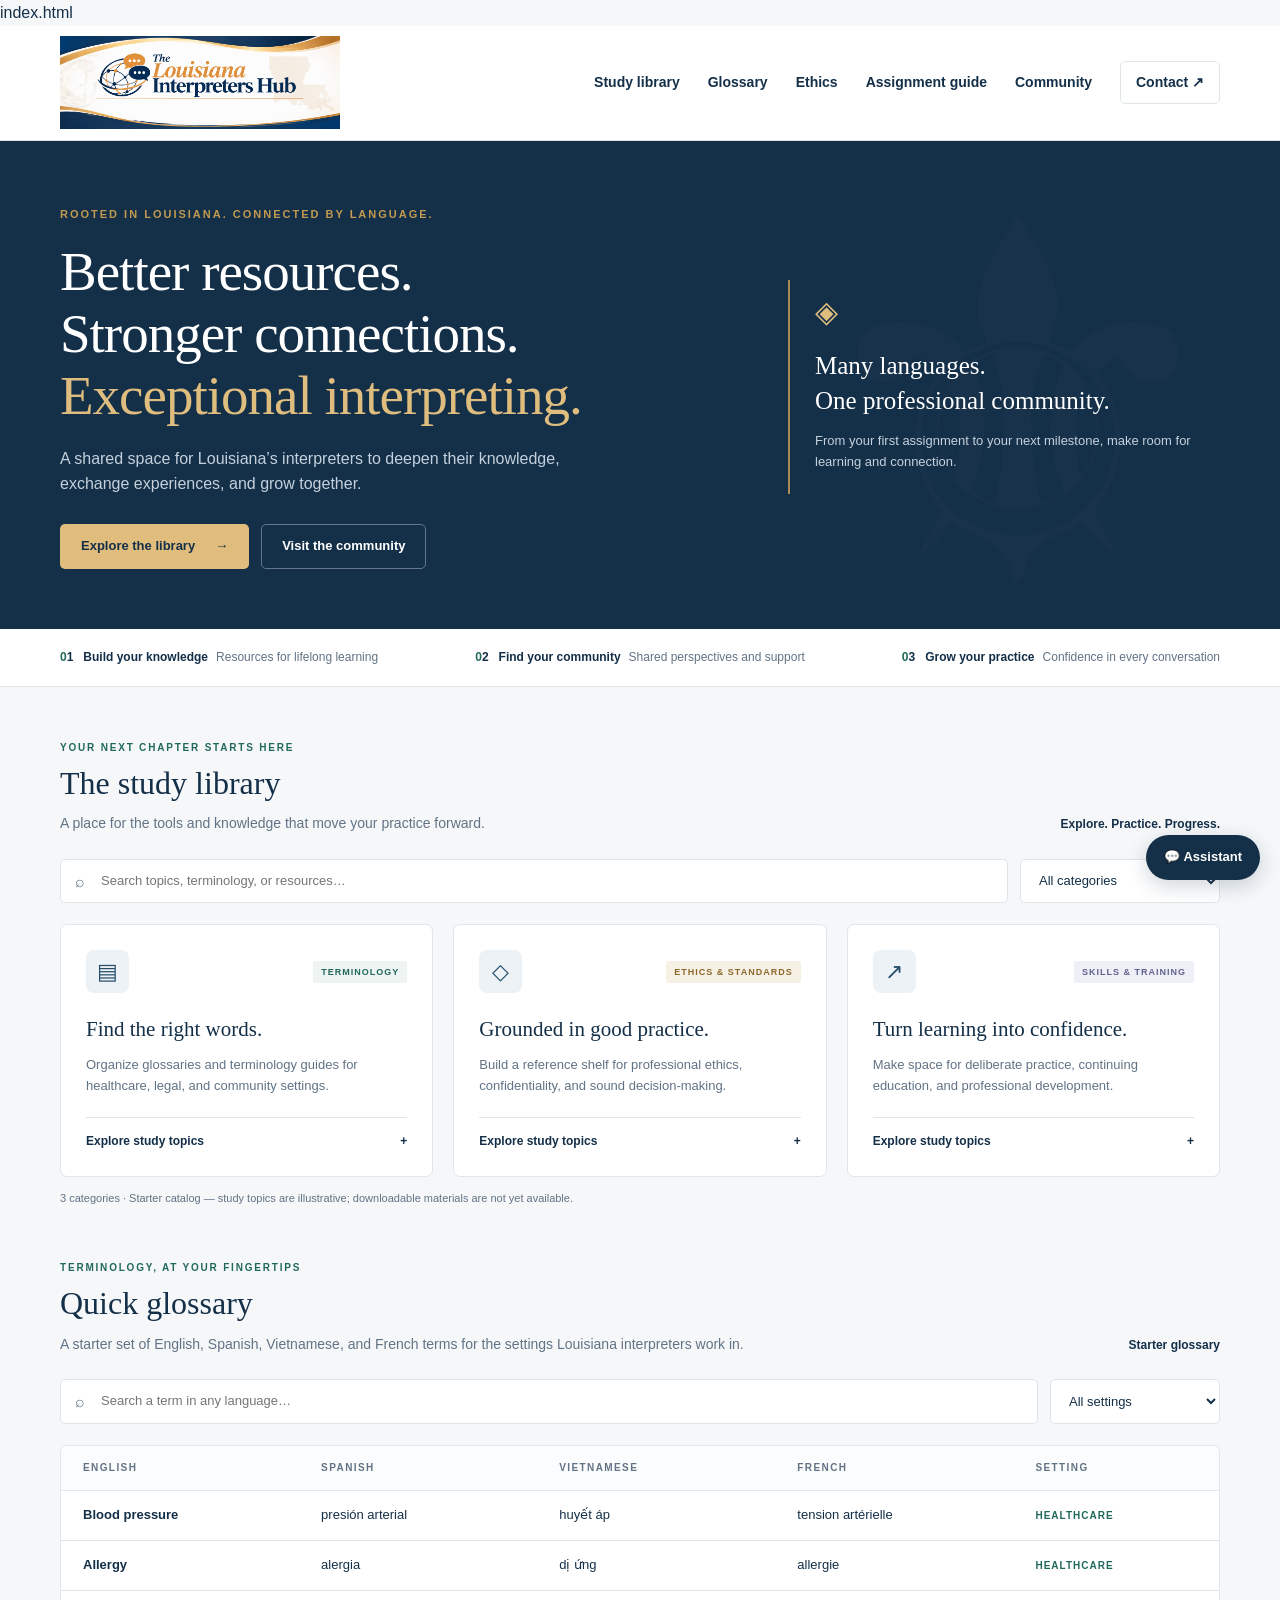
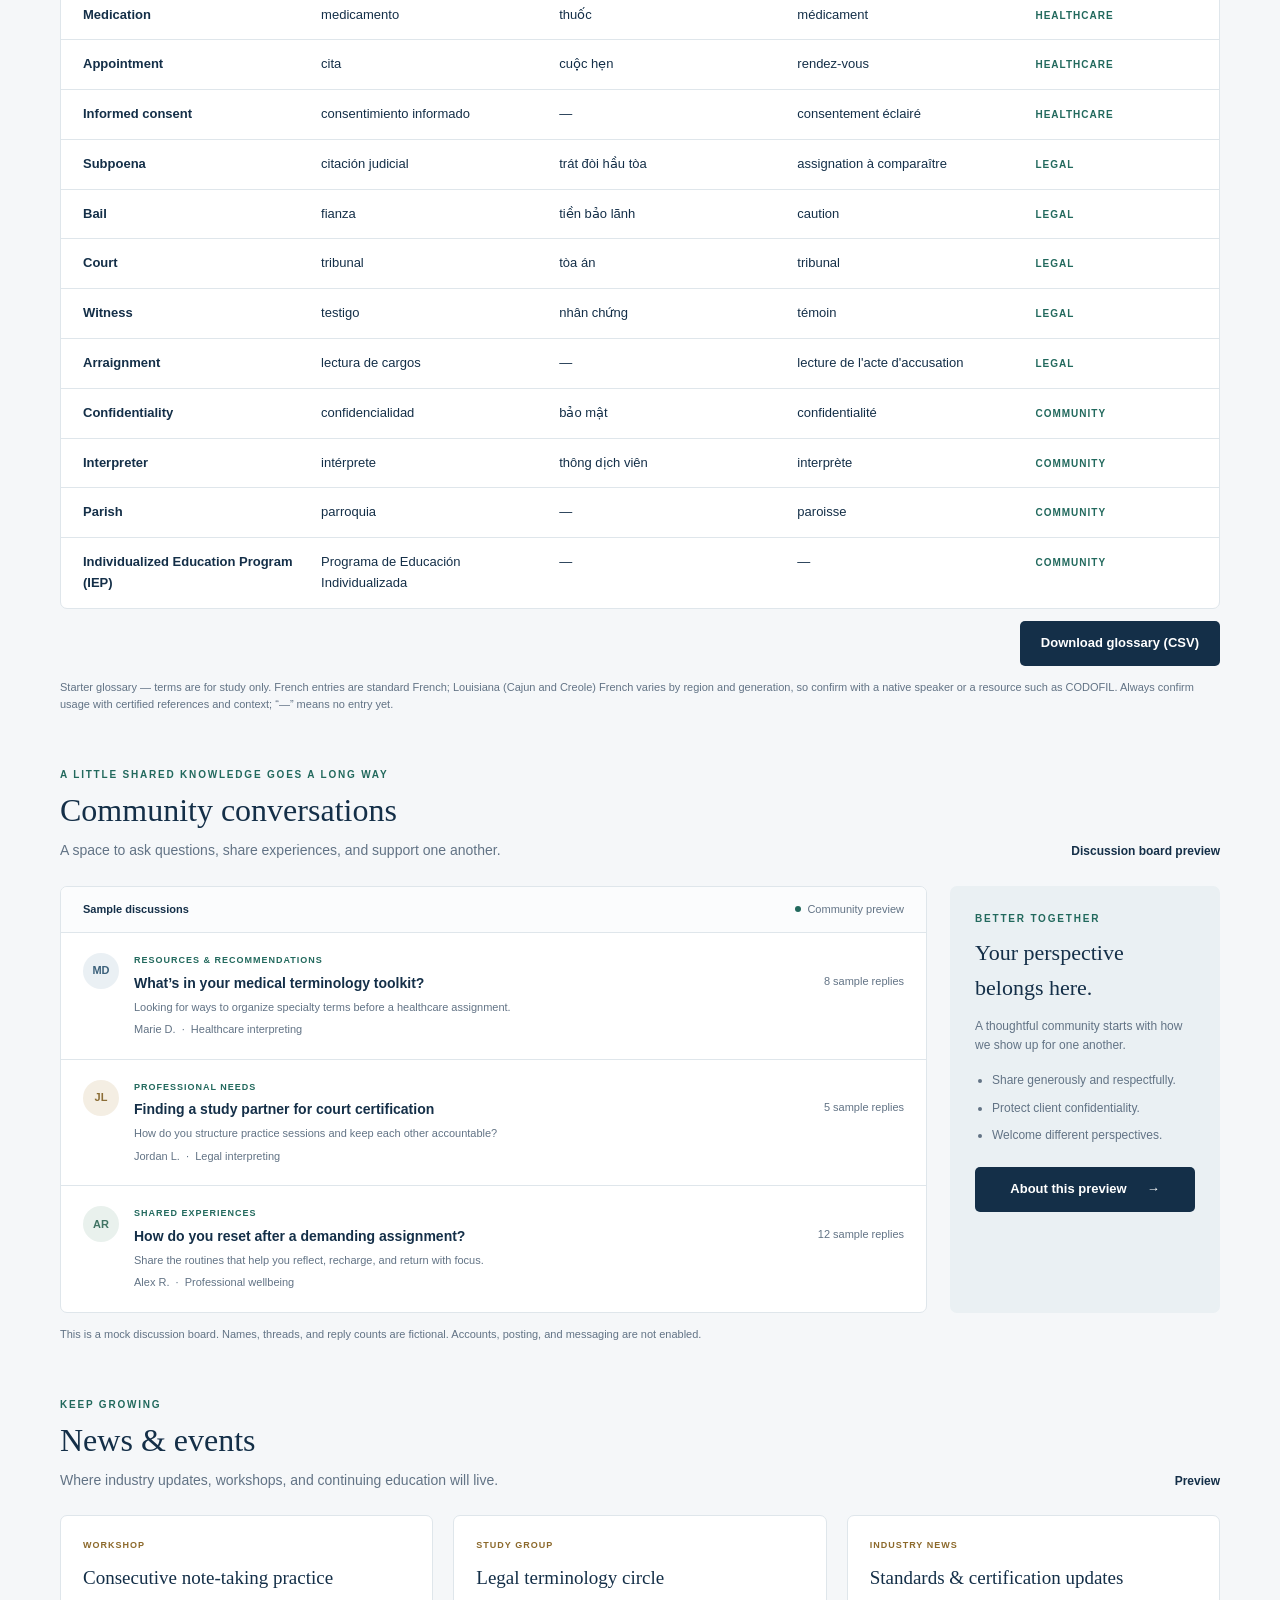
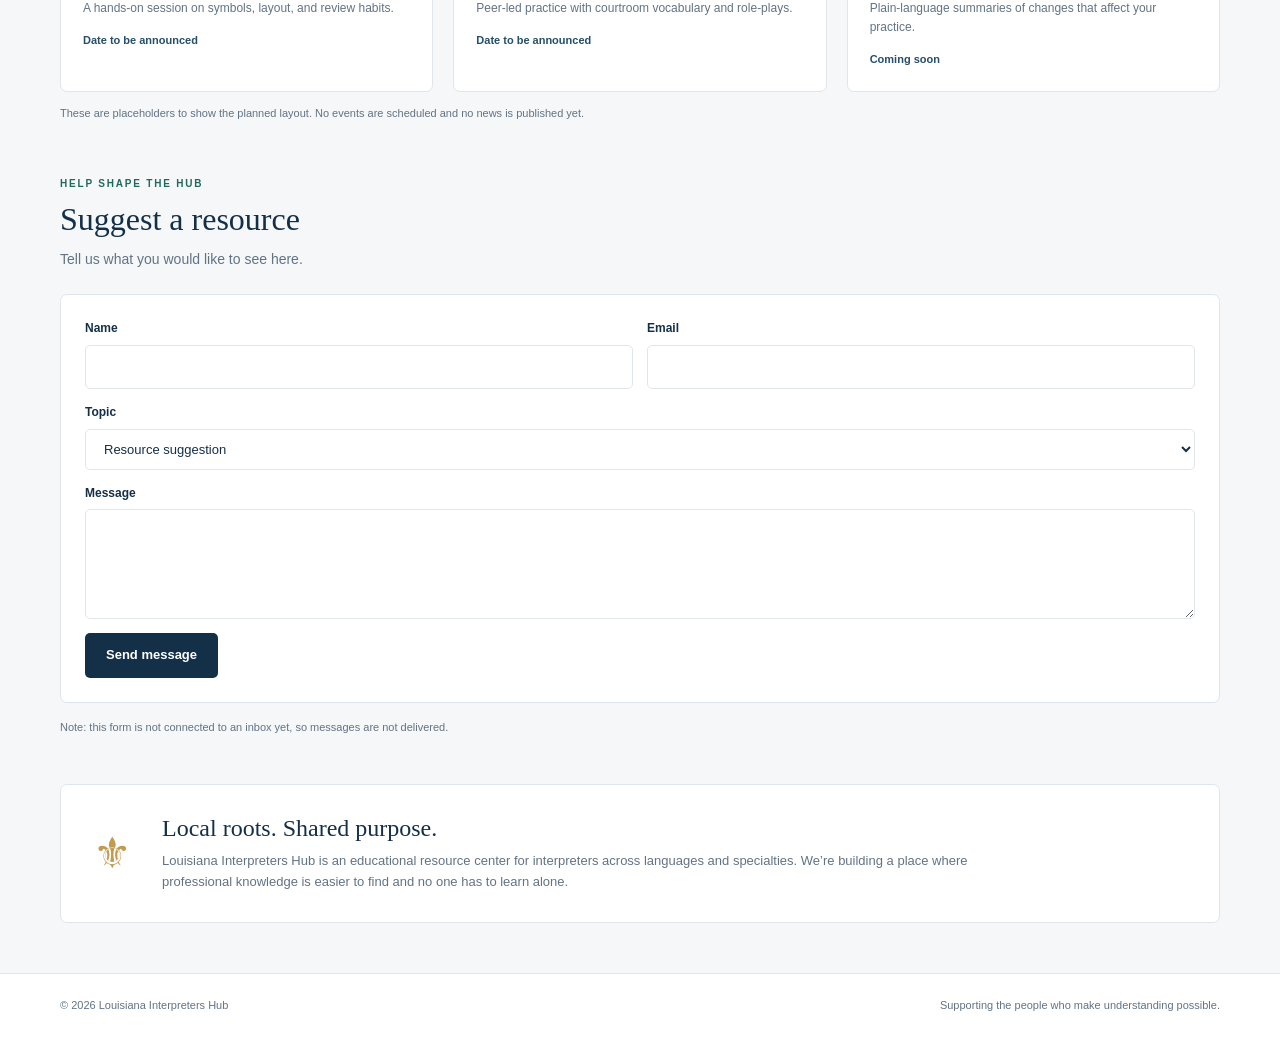
==== commit 794d243c: "Add French (with Louisiana French caveat) to glossary, assistant, and CSV Co-Authored-By: Claude Son" ====
--- a/index.html
+++ b/index.html
@@ -24,13 +24,13 @@
 <p id="empty" class="empty" hidden>No matching topics. Try a different search or category.</p>
 </div><p class="notice" id="resource-status" role="status">3 categories · Starter catalog — study topics are illustrative; downloadable materials are not yet available.</p>
 </section>
-<section id="glossary" aria-labelledby="glossary-title"><div class="section-head"><div><span class="section-label">Terminology, at your fingertips</span><h2 id="glossary-title">Quick glossary</h2><p>A starter set of English, Spanish, and Vietnamese terms for the settings Louisiana interpreters work in.</p></div><span class="small-link">Starter glossary</span></div>
+<section id="glossary" aria-labelledby="glossary-title"><div class="section-head"><div><span class="section-label">Terminology, at your fingertips</span><h2 id="glossary-title">Quick glossary</h2><p>A starter set of English, Spanish, Vietnamese, and French terms for the settings Louisiana interpreters work in.</p></div><span class="small-link">Starter glossary</span></div>
 <div class="gloss-tools"><label class="search"><span aria-hidden="true">⌕</span><input id="gloss-search" type="search" aria-label="Search glossary" placeholder="Search a term in any language…"></label><select id="gloss-domain" aria-label="Filter glossary by setting"><option value="all">All settings</option><option value="Healthcare">Healthcare</option><option value="Legal">Legal</option><option value="Community">Community</option></select></div>
-<div class="gloss-table" role="table" aria-label="Glossary of interpreting terms"><div class="gloss-row head" role="row"><span role="columnheader">English</span><span role="columnheader">Spanish</span><span role="columnheader">Vietnamese</span><span role="columnheader">Setting</span></div>
+<div class="gloss-table" role="table" aria-label="Glossary of interpreting terms"><div class="gloss-row head" role="row"><span role="columnheader">English</span><span role="columnheader">Spanish</span><span role="columnheader">Vietnamese</span><span role="columnheader">French</span><span role="columnheader">Setting</span></div>
 <div id="gloss-body"></div>
 <p id="gloss-empty" class="empty" hidden>No matching terms. Try a different search or setting.</p></div>
 <div class="gloss-actions"><button class="button dark" id="gloss-download" type="button">Download glossary (CSV)</button></div>
-<p class="notice" id="gloss-status" role="status">Starter glossary — terms are for study only. Always confirm usage with certified references and context; “—” means no entry yet.</p>
+<p class="notice" id="gloss-status" role="status">Starter glossary — terms are for study only. French entries are standard French; Louisiana (Cajun and Creole) French varies by region and generation, so confirm with a native speaker or a resource such as CODOFIL. Always confirm usage with certified references and context; “—” means no entry yet.</p>
 </section>
 <section id="community" aria-labelledby="community-title"><div class="section-head"><div><span class="section-label">A little shared knowledge goes a long way</span><h2 id="community-title">Community conversations</h2><p>A space to ask questions, share experiences, and support one another.</p></div><span class="small-link">Discussion board preview</span></div>
 <div class="community-grid"><div class="board"><div class="board-head"><strong>Sample discussions</strong><span class="live"><span class="dot"></span>Community preview</span></div>
--- a/styles.css
+++ b/styles.css
@@ -1,5 +1,5 @@
 :root{--navy:#142f48;--blue:#244e6a;--muted:#627385;--line:#dfe6eb;--paper:#f5f7f9;--gold:#c29a50;--green:#22695d}*{box-sizing:border-box}html{scroll-behavior:smooth;scroll-padding-top:90px}body{margin:0;font-family:Arial,Helvetica,sans-serif;color:var(--navy);background:var(--paper);line-height:1.6}button,input,select{font:inherit}button,a,input,select{ -webkit-tap-highlight-color:transparent}a{color:inherit}button{cursor:pointer}a:focus-visible,button:focus-visible,input:focus-visible,select:focus-visible,summary:focus-visible{outline:3px solid var(--gold);outline-offset:4px}.wrap{width:min(1160px,calc(100% - 48px));margin:auto}.skip{position:absolute;top:-80px;background:white;padding:12px;z-index:10}.skip:focus{top:10px}header{background:#fff;border-bottom:1px solid var(--line)}.header-inner{display:flex;align-items:center;justify-content:space-between;gap:24px;min-height:90px}.brand{text-decoration:none;display:block;width:280px;max-width:calc(100% - 100px);flex-shrink:0}.brand-logo{display:block;width:100%;height:auto}.header-inner{min-height:114px;padding-top:10px;padding-bottom:10px}nav{display:flex;align-items:center;gap:28px}nav a{text-decoration:none;font-size:14px;font-weight:600}nav a:hover{color:#40758c}.nav-cta{border:1px solid var(--line);padding:9px 15px;border-radius:5px}.menu{display:none;background:white;border:1px solid var(--line);border-radius:5px;padding:8px 12px}.hero{background:var(--navy);color:white;position:relative;overflow:hidden}.hero:after{content:'⚜';position:absolute;right:3%;top:-105px;font-family:Georgia,serif;font-size:500px;color:#ffffff04;line-height:1.5;pointer-events:none}.hero-inner{position:relative;z-index:1;padding:65px 0 60px;display:grid;grid-template-columns:1.5fr 1fr;gap:80px;align-items:center}.eyebrow{font-size:11px;text-transform:uppercase;letter-spacing:2px;font-weight:bold;color:var(--gold)}h1{font-family:Georgia,serif;font-weight:400;font-size:clamp(36px,4.5vw,55px);line-height:1.13;letter-spacing:-1px;margin:18px 0}h1 em{color:#dfbd7f;font-style:normal}.hero p{color:#c4d1dc;font-size:16px;max-width:500px}.actions{display:flex;gap:12px;flex-wrap:wrap;margin-top:27px}.button{display:inline-flex;justify-content:center;align-items:center;gap:20px;text-decoration:none;padding:11px 20px;border-radius:5px;font-weight:bold;font-size:13px;border:1px solid transparent;background:var(--navy);color:white}.button.gold{background:#e0bd7c;color:var(--navy)}.button.outline{border-color:#63768a;background:transparent;color:white}.hero-note{border-left:2px solid #a98b58;padding:8px 0 8px 25px}.hero-note .symbol{font-size:30px;color:#dfbd7f}.hero-note h2{font-family:Georgia,serif;font-size:25px;font-weight:400;line-height:1.4;margin:12px 0}.hero-note p{font-size:13px}.values{background:white;border-bottom:1px solid var(--line)}.values-inner{display:flex;justify-content:space-between;gap:24px;padding:19px 0;font-size:12px;color:var(--muted)}.values strong{color:var(--navy);margin-right:8px}.values span::first-letter{color:var(--green)}section{padding:53px 0 0}.section-head{display:flex;justify-content:space-between;align-items:end;gap:20px;margin-bottom:24px}h2{font-family:Georgia,serif;font-size:32px;line-height:1.2;font-weight:400;margin:8px 0 10px}.section-head p{font-size:14px;color:var(--muted);margin:0}.section-label{font-size:10px;color:var(--green);font-weight:bold;letter-spacing:1.8px;text-transform:uppercase}.small-link{font-size:12px;text-decoration:none;font-weight:bold;white-space:nowrap}.library-tools{display:flex;gap:12px;margin-bottom:21px}.search{flex:1;position:relative}.search span{position:absolute;left:15px;top:10px;color:var(--muted)}input,select{border:1px solid var(--line);border-radius:5px;background:white;color:var(--navy);padding:11px 14px;font-size:13px}input{width:100%;padding-left:40px}select{min-width:200px}.cards{display:grid;grid-template-columns:repeat(3,1fr);gap:20px}.card{background:white;border:1px solid var(--line);border-radius:7px;padding:25px;display:flex;flex-direction:column;transition:box-shadow .2s}.card:hover{box-shadow:0 6px 20px #142f4809}.card-top{display:flex;align-items:center;justify-content:space-between}.icon{width:43px;height:43px;border-radius:8px;display:grid;place-items:center;background:#edf2f6;color:var(--blue);font-size:22px}.tag{font-size:9px;font-weight:bold;letter-spacing:1px;background:#edf4f1;color:var(--green);padding:4px 8px;border-radius:3px;text-transform:uppercase}.card:nth-child(2) .tag{background:#f7f1e5;color:#8c692b}.card:nth-child(3) .tag{background:#eef0f8;color:#62618d}.card h3{font-family:Georgia,serif;font-size:21px;font-weight:400;margin:20px 0 8px}.card p{font-size:13px;color:var(--muted);margin:0 0 20px}.card details{margin-top:auto;border-top:1px solid var(--line);padding-top:14px;font-size:12px}.card summary{font-weight:bold;cursor:pointer;list-style:none}.card summary:after{content:'+';float:right}.card details[open] summary:after{content:'−'}.card ul{padding-left:18px;color:var(--muted);margin-bottom:0}.card li{margin:8px 0}.notice{font-size:11px;color:var(--muted);margin:13px 0 0}.community-grid{display:grid;grid-template-columns:minmax(0,1fr) 270px;gap:23px}.board{border:1px solid var(--line);border-radius:7px;background:white;overflow:hidden}.board-head{display:flex;justify-content:space-between;align-items:center;padding:14px 22px;background:#fbfcfd;border-bottom:1px solid var(--line);font-size:11px}.live{display:flex;align-items:center;gap:6px;color:var(--muted)}.dot{width:6px;height:6px;border-radius:50%;background:var(--green)}.thread{padding:20px 22px;border-bottom:1px solid var(--line);display:flex;gap:15px}.thread:last-child{border-bottom:0}.avatar{flex-shrink:0;width:36px;height:36px;background:#eaf0f4;color:#3c617b;border-radius:50%;display:grid;place-items:center;font-size:11px;font-weight:bold}.thread:nth-child(3) .avatar{background:#f4eee3;color:#8b6d36}.thread:nth-child(4) .avatar{background:#e9f1ed;color:#417464}.thread-content{flex:1}.topic{font-size:9px;text-transform:uppercase;letter-spacing:1px;color:var(--green);font-weight:bold}.thread h3{font-size:14px;line-height:1.5;margin:5px 0}.thread p{font-size:11px;color:var(--muted);margin:5px 0 0}.reply{float:right;font-size:11px;color:var(--muted);font-weight:normal;margin-left:10px}.side{background:#eaf0f3;border-radius:7px;padding:25px}.side h3{font-family:Georgia,serif;font-size:22px;font-weight:400;margin:8px 0 12px}.side p,.side li{font-size:12px;color:var(--muted)}.side ul{padding-left:17px;margin:16px 0 22px}.side li{margin:8px 0}.side .button{width:100%}.about{margin-top:48px;padding:29px 32px;background:#fff;border:1px solid var(--line);border-radius:7px;display:flex;gap:30px;align-items:center}.about h2{font-size:24px;margin:0 0 8px}.about p{font-size:13px;color:var(--muted);margin:0;max-width:820px}.about .symbol{color:var(--gold);font-size:43px}footer{margin-top:50px;border-top:1px solid var(--line);padding:23px 0;background:white}.footer-inner{display:flex;justify-content:space-between;gap:15px;color:var(--muted);font-size:11px}.empty{grid-column:1/-1;padding:25px;background:white;border:1px solid var(--line);border-radius:5px}[hidden]{display:none!important}@media(max-width:850px){.header-inner{flex-wrap:wrap;gap:0}.menu{display:block}nav{display:none;width:100%;padding:15px 0 10px;gap:22px;flex-wrap:wrap}nav.open{display:flex}.hero-inner{gap:35px;grid-template-columns:1.6fr 1fr}.community-grid{grid-template-columns:1fr}.side{display:none}.cards{gap:12px}.card{padding:19px}.values-inner{font-size:11px}.values strong{display:block}}@media(max-width:600px){.wrap{width:calc(100% - 32px)}.header-inner{min-height:96px;flex-wrap:wrap;gap:0}.brand{width:220px}.menu{display:block}nav{display:none;width:100%;padding:15px 0 20px;gap:22px;flex-wrap:wrap}nav.open{display:flex}.hero-inner{display:block;padding:42px 0}.hero-note{display:none}.hero p{font-size:14px}.values-inner{gap:14px;padding:16px 0}.values strong{font-size:11px}.values span{font-size:10px}.cards{grid-template-columns:1fr}.library-tools{flex-direction:column}select{width:100%}.section-head{align-items:start}.section-head .small-link{display:none}section{padding-top:38px}h2{font-size:29px}.thread{padding:18px 15px;gap:11px}.reply{float:none;display:block;margin:4px 0 0}.about{padding:23px;gap:18px;margin-top:35px}.footer-inner{flex-direction:column;gap:5px}.board-head{padding:13px 15px}}
-.gloss-tools{display:flex;gap:12px;margin-bottom:21px}.gloss-tools select{min-width:170px}.gloss-table{background:white;border:1px solid var(--line);border-radius:7px;overflow:hidden}.gloss-row{display:grid;grid-template-columns:1.1fr 1.2fr 1.2fr .8fr;gap:16px;padding:14px 22px;border-bottom:1px solid var(--line);font-size:13px;align-items:baseline}.gloss-row:last-child{border-bottom:0}.gloss-row.head{background:#fbfcfd;font-size:10px;font-weight:bold;letter-spacing:1.4px;text-transform:uppercase;color:var(--muted)}.gloss-row .en{font-weight:bold}.gloss-row .dom{font-size:10px;font-weight:bold;letter-spacing:1px;text-transform:uppercase;color:var(--green)}.events{display:grid;grid-template-columns:repeat(3,1fr);gap:20px}.event{background:white;border:1px solid var(--line);border-radius:7px;padding:22px}.event .kind{font-size:9px;font-weight:bold;letter-spacing:1px;text-transform:uppercase;color:#8c692b}.event h3{font-family:Georgia,serif;font-size:19px;font-weight:400;margin:10px 0 6px}.event p{font-size:12px;color:var(--muted);margin:0}.event .when{margin-top:14px;font-size:11px;font-weight:bold;color:var(--blue)}@media(max-width:850px){.events{grid-template-columns:1fr}.gloss-row{grid-template-columns:1fr 1fr;gap:6px 16px}.gloss-row.head{display:none}.gloss-row .dom{grid-column:1/-1}}@media(max-width:600px){.gloss-tools{flex-direction:column}.gloss-tools select{width:100%}.gloss-row{padding:14px 15px}}
+.gloss-tools{display:flex;gap:12px;margin-bottom:21px}.gloss-tools select{min-width:170px}.gloss-table{background:white;border:1px solid var(--line);border-radius:7px;overflow:hidden}.gloss-row{display:grid;grid-template-columns:1.1fr 1.1fr 1.1fr 1.1fr .8fr;gap:16px;padding:14px 22px;border-bottom:1px solid var(--line);font-size:13px;align-items:baseline}.gloss-row:last-child{border-bottom:0}.gloss-row.head{background:#fbfcfd;font-size:10px;font-weight:bold;letter-spacing:1.4px;text-transform:uppercase;color:var(--muted)}.gloss-row .en{font-weight:bold}.gloss-row .dom{font-size:10px;font-weight:bold;letter-spacing:1px;text-transform:uppercase;color:var(--green)}.events{display:grid;grid-template-columns:repeat(3,1fr);gap:20px}.event{background:white;border:1px solid var(--line);border-radius:7px;padding:22px}.event .kind{font-size:9px;font-weight:bold;letter-spacing:1px;text-transform:uppercase;color:#8c692b}.event h3{font-family:Georgia,serif;font-size:19px;font-weight:400;margin:10px 0 6px}.event p{font-size:12px;color:var(--muted);margin:0}.event .when{margin-top:14px;font-size:11px;font-weight:bold;color:var(--blue)}@media(max-width:850px){.events{grid-template-columns:1fr}.gloss-row{grid-template-columns:1fr 1fr;gap:6px 16px}.gloss-row.head{display:none}.gloss-row .dom{grid-column:1/-1}}@media(max-width:600px){.gloss-tools{flex-direction:column}.gloss-tools select{width:100%}.gloss-row{padding:14px 15px}}
 .page-hero{background:var(--navy);color:white}.page-hero .wrap{padding:48px 0 44px}.page-hero h1{font-size:clamp(32px,4vw,46px);margin:12px 0}.page-hero p{color:#c4d1dc;max-width:640px;margin:0}.crumb{font-size:12px;color:#c4d1dc;text-decoration:none}.crumb:hover{color:white}
 .prose{max-width:760px}.prose p,.prose li{font-size:14px;color:var(--muted)}.prose h3{font-family:Georgia,serif;font-size:21px;font-weight:400;margin:28px 0 8px}
 .principles{display:grid;grid-template-columns:repeat(2,1fr);gap:20px}.principle{background:white;border:1px solid var(--line);border-radius:7px;padding:22px}.principle h3{font-family:Georgia,serif;font-size:19px;font-weight:400;margin:0 0 8px}.principle p{font-size:13px;color:var(--muted);margin:0}
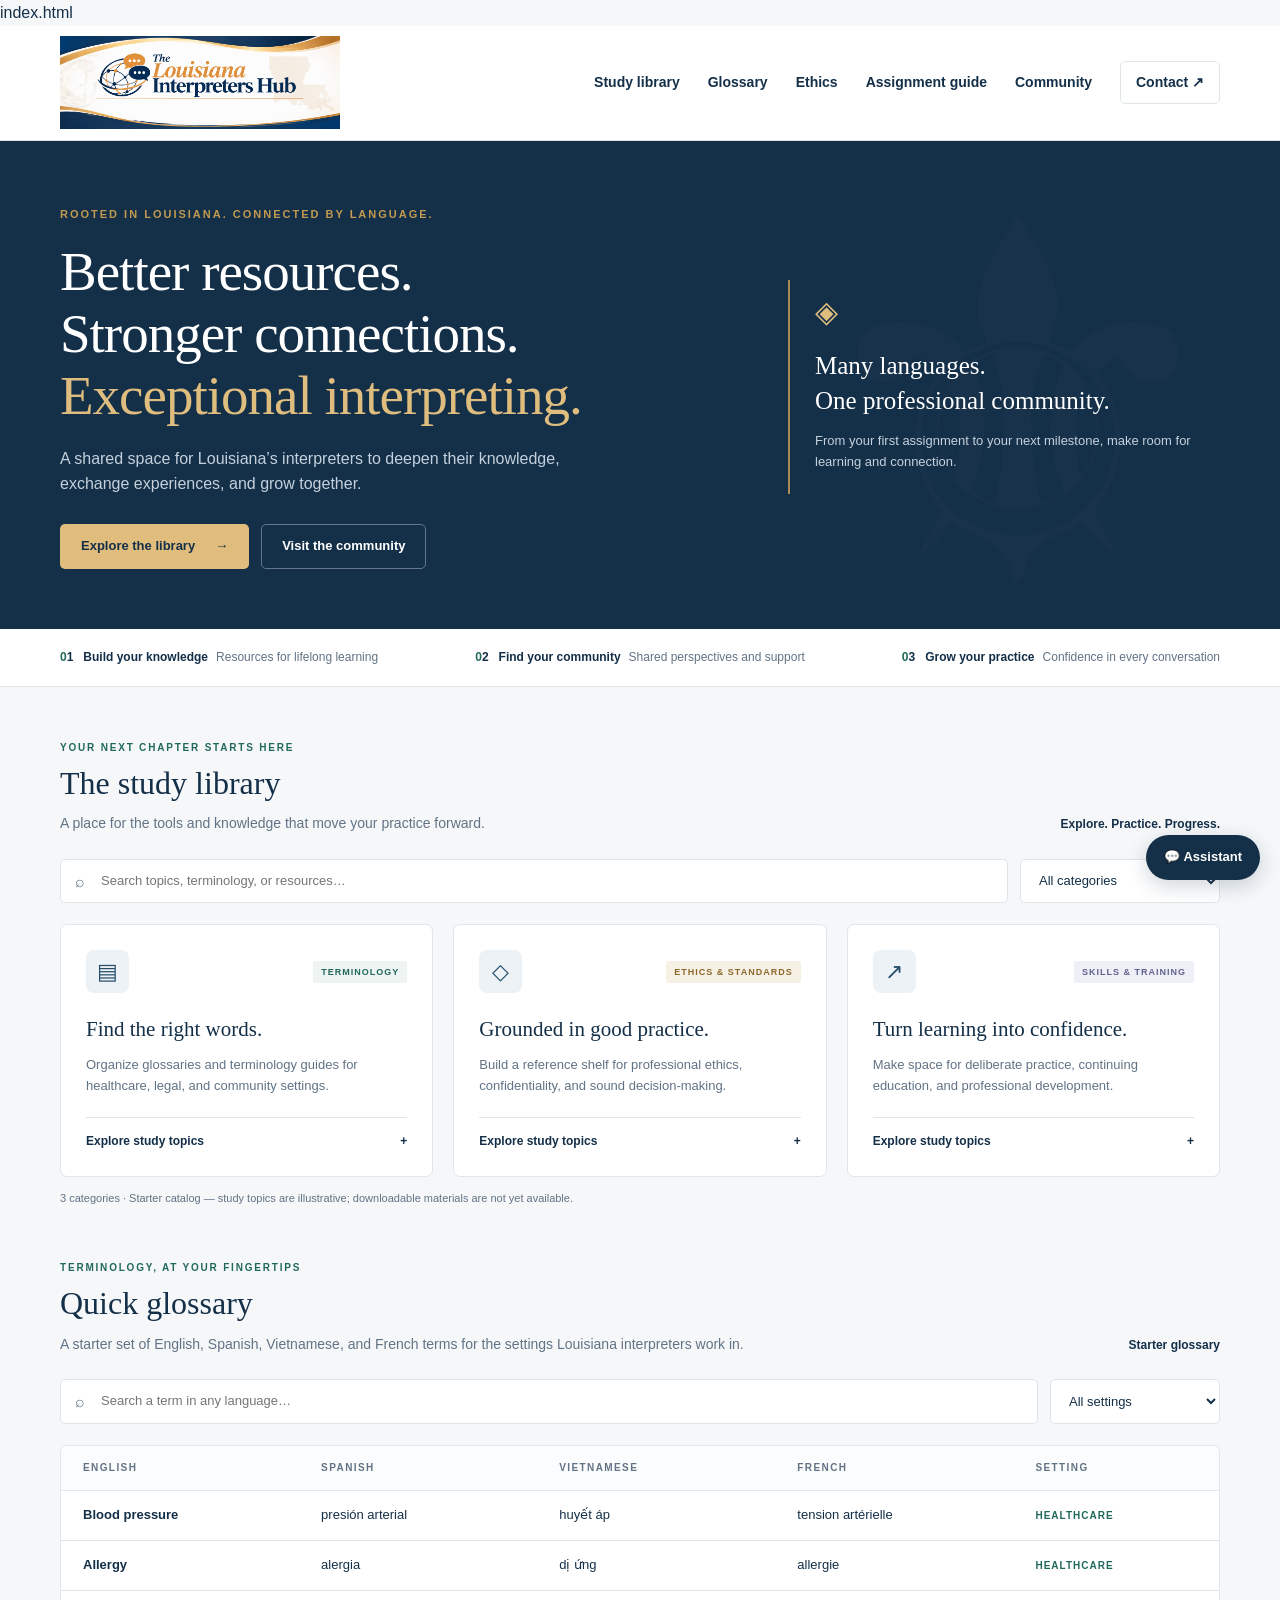
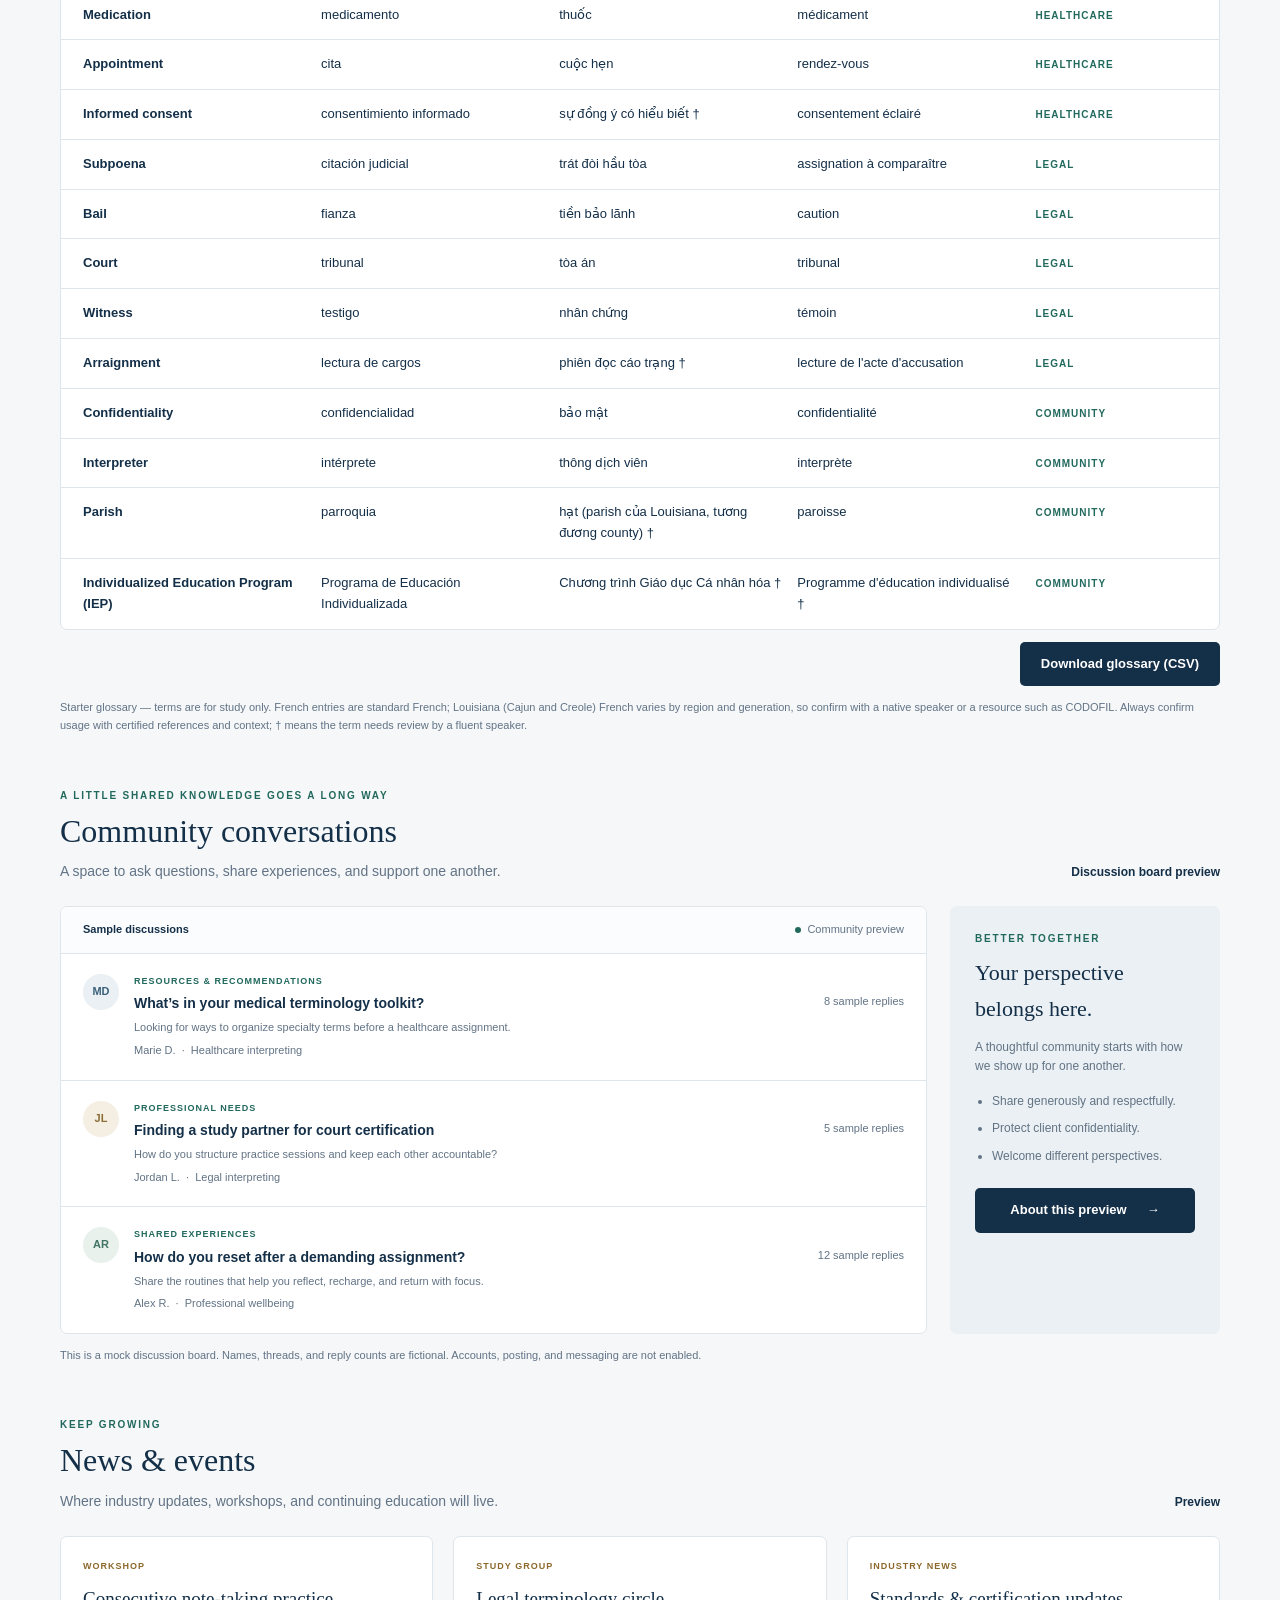
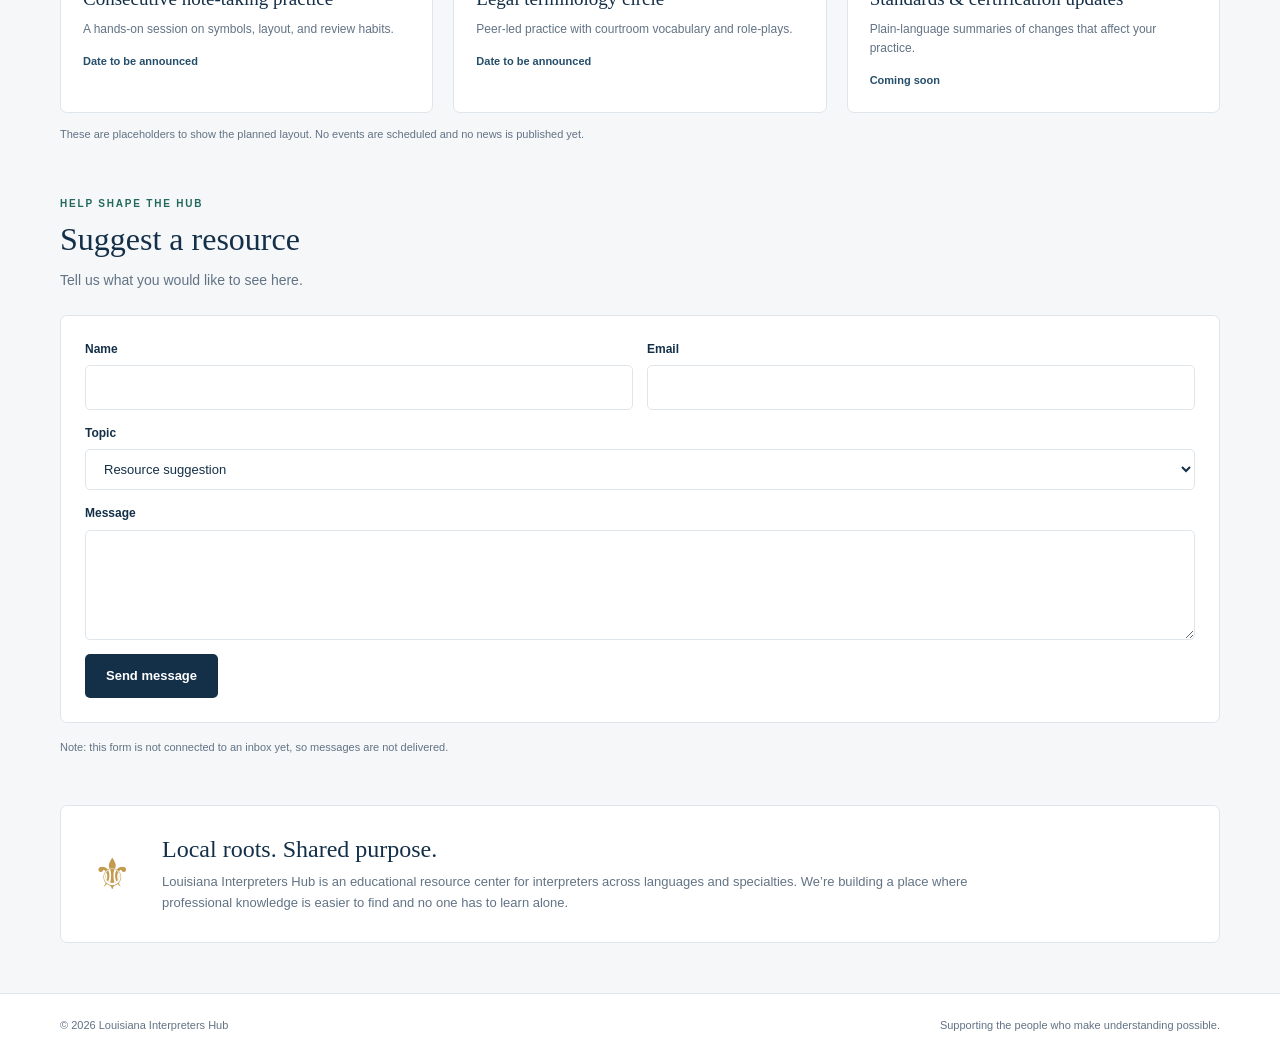
==== commit e2a71512: "Fill remaining glossary cells (flagged † for review); add live URL to README Co-Authored-By: Claude " ====
--- a/index.html
+++ b/index.html
@@ -6,11 +6,11 @@
 <meta name="viewport" content="width=device-width, initial-scale=1">
 <meta name="description" content="Louisiana Interpreters Hub: a shared space to study, connect, and grow in the interpreting profession.">
 <title>Louisiana Interpreters Hub</title>
-<link rel="stylesheet" href="styles.css">
+<link rel="stylesheet" href="assets/css/styles.css">
 </head>
 <body>
 <a class="skip" href="#main">Skip to content</a>
-<header><div class="wrap header-inner"><a href="#" class="brand" aria-label="Louisiana Interpreters Hub home"><img class="brand-logo" src="Louisiana%20Interpreters%20Hub%20Banner.png" alt="Louisiana Interpreters Hub" width="2170" height="725" fetchpriority="high"></a><button class="menu" aria-expanded="false" aria-controls="navigation">Menu ☰</button><nav id="navigation" aria-label="Main navigation"><a href="#library">Study library</a><a href="#glossary">Glossary</a><a href="ethics.html">Ethics</a><a href="workflow.html">Assignment guide</a><a href="#community">Community</a><a href="#contact" class="nav-cta">Contact ↗</a></nav></div></header>
+<header><div class="wrap header-inner"><a href="#" class="brand" aria-label="Louisiana Interpreters Hub home"><img class="brand-logo" src="assets/img/louisiana-interpreters-hub-banner.png" alt="Louisiana Interpreters Hub" width="2170" height="725" fetchpriority="high"></a><button class="menu" aria-expanded="false" aria-controls="navigation">Menu ☰</button><nav id="navigation" aria-label="Main navigation"><a href="#library">Study library</a><a href="#glossary">Glossary</a><a href="ethics.html">Ethics</a><a href="workflow.html">Assignment guide</a><a href="#community">Community</a><a href="#contact" class="nav-cta">Contact ↗</a></nav></div></header>
 <main id="main">
 <div class="hero"><div class="wrap hero-inner"><div><div class="eyebrow">Rooted in Louisiana. Connected by language.</div><h1>Better resources.<br>Stronger connections.<br><em>Exceptional interpreting.</em></h1><p>A shared space for Louisiana’s interpreters to deepen their knowledge, exchange experiences, and grow together.</p><div class="actions"><a href="#library" class="button gold">Explore the library <span aria-hidden="true">→</span></a><a href="#community" class="button outline">Visit the community</a></div></div><aside class="hero-note"><span class="symbol" aria-hidden="true">◈</span><h2>Many languages.<br>One professional community.</h2><p>From your first assignment to your next milestone, make room for learning and connection.</p></aside></div></div>
 <div class="values"><div class="wrap values-inner"><span><strong>01 &nbsp; Build your knowledge</strong>Resources for lifelong learning</span><span><strong>02 &nbsp; Find your community</strong>Shared perspectives and support</span><span><strong>03 &nbsp; Grow your practice</strong>Confidence in every conversation</span></div></div>
@@ -30,7 +30,7 @@
 <div id="gloss-body"></div>
 <p id="gloss-empty" class="empty" hidden>No matching terms. Try a different search or setting.</p></div>
 <div class="gloss-actions"><button class="button dark" id="gloss-download" type="button">Download glossary (CSV)</button></div>
-<p class="notice" id="gloss-status" role="status">Starter glossary — terms are for study only. French entries are standard French; Louisiana (Cajun and Creole) French varies by region and generation, so confirm with a native speaker or a resource such as CODOFIL. Always confirm usage with certified references and context; “—” means no entry yet.</p>
+<p class="notice" id="gloss-status" role="status">Starter glossary — terms are for study only. French entries are standard French; Louisiana (Cajun and Creole) French varies by region and generation, so confirm with a native speaker or a resource such as CODOFIL. Always confirm usage with certified references and context; † means the term needs review by a fluent speaker.</p>
 </section>
 <section id="community" aria-labelledby="community-title"><div class="section-head"><div><span class="section-label">A little shared knowledge goes a long way</span><h2 id="community-title">Community conversations</h2><p>A space to ask questions, share experiences, and support one another.</p></div><span class="small-link">Discussion board preview</span></div>
 <div class="community-grid"><div class="board"><div class="board-head"><strong>Sample discussions</strong><span class="live"><span class="dot"></span>Community preview</span></div>
@@ -52,9 +52,10 @@
 <section id="about" class="about" aria-labelledby="about-title"><span class="symbol" aria-hidden="true">⚜</span><div><h2 id="about-title">Local roots. Shared purpose.</h2><p>Louisiana Interpreters Hub is an educational resource center for interpreters across languages and specialties. We’re building a place where professional knowledge is easier to find and no one has to learn alone.</p></div></section>
 </div></main>
 <footer><div class="wrap footer-inner"><span>© <span id="year">2026</span> Louisiana Interpreters Hub</span><span>Supporting the people who make understanding possible.</span></div></footer>
-<script src="data.js"></script>
-<script src="app.js" defer></script>
-<script src="assistant.js" defer></script>
+<script src="assets/js/data.js"></script>
+<script src="assets/js/app.js" defer></script>
+<script src="assets/js/translator.js" defer></script>
+<script src="assets/js/assistant.js" defer></script>
 </body>
 </html>
 
--- a/assets/css/styles.css
+++ b/assets/css/styles.css
@@ -0,0 +1,14 @@
+:root{--navy:#142f48;--blue:#244e6a;--muted:#627385;--line:#dfe6eb;--paper:#f5f7f9;--gold:#c29a50;--green:#22695d}*{box-sizing:border-box}html{scroll-behavior:smooth;scroll-padding-top:90px}body{margin:0;font-family:Arial,Helvetica,sans-serif;color:var(--navy);background:var(--paper);line-height:1.6}button,input,select{font:inherit}button,a,input,select{ -webkit-tap-highlight-color:transparent}a{color:inherit}button{cursor:pointer}a:focus-visible,button:focus-visible,input:focus-visible,select:focus-visible,summary:focus-visible{outline:3px solid var(--gold);outline-offset:4px}.wrap{width:min(1160px,calc(100% - 48px));margin:auto}.skip{position:absolute;top:-80px;background:white;padding:12px;z-index:10}.skip:focus{top:10px}header{background:#fff;border-bottom:1px solid var(--line)}.header-inner{display:flex;align-items:center;justify-content:space-between;gap:24px;min-height:90px}.brand{text-decoration:none;display:block;width:280px;max-width:calc(100% - 100px);flex-shrink:0}.brand-logo{display:block;width:100%;height:auto}.header-inner{min-height:114px;padding-top:10px;padding-bottom:10px}nav{display:flex;align-items:center;gap:28px}nav a{text-decoration:none;font-size:14px;font-weight:600}nav a:hover{color:#40758c}.nav-cta{border:1px solid var(--line);padding:9px 15px;border-radius:5px}.menu{display:none;background:white;border:1px solid var(--line);border-radius:5px;padding:8px 12px}.hero{background:var(--navy);color:white;position:relative;overflow:hidden}.hero:after{content:'⚜';position:absolute;right:3%;top:-105px;font-family:Georgia,serif;font-size:500px;color:#ffffff04;line-height:1.5;pointer-events:none}.hero-inner{position:relative;z-index:1;padding:65px 0 60px;display:grid;grid-template-columns:1.5fr 1fr;gap:80px;align-items:center}.eyebrow{font-size:11px;text-transform:uppercase;letter-spacing:2px;font-weight:bold;color:var(--gold)}h1{font-family:Georgia,serif;font-weight:400;font-size:clamp(36px,4.5vw,55px);line-height:1.13;letter-spacing:-1px;margin:18px 0}h1 em{color:#dfbd7f;font-style:normal}.hero p{color:#c4d1dc;font-size:16px;max-width:500px}.actions{display:flex;gap:12px;flex-wrap:wrap;margin-top:27px}.button{display:inline-flex;justify-content:center;align-items:center;gap:20px;text-decoration:none;padding:11px 20px;border-radius:5px;font-weight:bold;font-size:13px;border:1px solid transparent;background:var(--navy);color:white}.button.gold{background:#e0bd7c;color:var(--navy)}.button.outline{border-color:#63768a;background:transparent;color:white}.hero-note{border-left:2px solid #a98b58;padding:8px 0 8px 25px}.hero-note .symbol{font-size:30px;color:#dfbd7f}.hero-note h2{font-family:Georgia,serif;font-size:25px;font-weight:400;line-height:1.4;margin:12px 0}.hero-note p{font-size:13px}.values{background:white;border-bottom:1px solid var(--line)}.values-inner{display:flex;justify-content:space-between;gap:24px;padding:19px 0;font-size:12px;color:var(--muted)}.values strong{color:var(--navy);margin-right:8px}.values span::first-letter{color:var(--green)}section{padding:53px 0 0}.section-head{display:flex;justify-content:space-between;align-items:end;gap:20px;margin-bottom:24px}h2{font-family:Georgia,serif;font-size:32px;line-height:1.2;font-weight:400;margin:8px 0 10px}.section-head p{font-size:14px;color:var(--muted);margin:0}.section-label{font-size:10px;color:var(--green);font-weight:bold;letter-spacing:1.8px;text-transform:uppercase}.small-link{font-size:12px;text-decoration:none;font-weight:bold;white-space:nowrap}.library-tools{display:flex;gap:12px;margin-bottom:21px}.search{flex:1;position:relative}.search span{position:absolute;left:15px;top:10px;color:var(--muted)}input,select{border:1px solid var(--line);border-radius:5px;background:white;color:var(--navy);padding:11px 14px;font-size:13px}input{width:100%;padding-left:40px}select{min-width:200px}.cards{display:grid;grid-template-columns:repeat(3,1fr);gap:20px}.card{background:white;border:1px solid var(--line);border-radius:7px;padding:25px;display:flex;flex-direction:column;transition:box-shadow .2s}.card:hover{box-shadow:0 6px 20px #142f4809}.card-top{display:flex;align-items:center;justify-content:space-between}.icon{width:43px;height:43px;border-radius:8px;display:grid;place-items:center;background:#edf2f6;color:var(--blue);font-size:22px}.tag{font-size:9px;font-weight:bold;letter-spacing:1px;background:#edf4f1;color:var(--green);padding:4px 8px;border-radius:3px;text-transform:uppercase}.card:nth-child(2) .tag{background:#f7f1e5;color:#8c692b}.card:nth-child(3) .tag{background:#eef0f8;color:#62618d}.card h3{font-family:Georgia,serif;font-size:21px;font-weight:400;margin:20px 0 8px}.card p{font-size:13px;color:var(--muted);margin:0 0 20px}.card details{margin-top:auto;border-top:1px solid var(--line);padding-top:14px;font-size:12px}.card summary{font-weight:bold;cursor:pointer;list-style:none}.card summary:after{content:'+';float:right}.card details[open] summary:after{content:'−'}.card ul{padding-left:18px;color:var(--muted);margin-bottom:0}.card li{margin:8px 0}.notice{font-size:11px;color:var(--muted);margin:13px 0 0}.community-grid{display:grid;grid-template-columns:minmax(0,1fr) 270px;gap:23px}.board{border:1px solid var(--line);border-radius:7px;background:white;overflow:hidden}.board-head{display:flex;justify-content:space-between;align-items:center;padding:14px 22px;background:#fbfcfd;border-bottom:1px solid var(--line);font-size:11px}.live{display:flex;align-items:center;gap:6px;color:var(--muted)}.dot{width:6px;height:6px;border-radius:50%;background:var(--green)}.thread{padding:20px 22px;border-bottom:1px solid var(--line);display:flex;gap:15px}.thread:last-child{border-bottom:0}.avatar{flex-shrink:0;width:36px;height:36px;background:#eaf0f4;color:#3c617b;border-radius:50%;display:grid;place-items:center;font-size:11px;font-weight:bold}.thread:nth-child(3) .avatar{background:#f4eee3;color:#8b6d36}.thread:nth-child(4) .avatar{background:#e9f1ed;color:#417464}.thread-content{flex:1}.topic{font-size:9px;text-transform:uppercase;letter-spacing:1px;color:var(--green);font-weight:bold}.thread h3{font-size:14px;line-height:1.5;margin:5px 0}.thread p{font-size:11px;color:var(--muted);margin:5px 0 0}.reply{float:right;font-size:11px;color:var(--muted);font-weight:normal;margin-left:10px}.side{background:#eaf0f3;border-radius:7px;padding:25px}.side h3{font-family:Georgia,serif;font-size:22px;font-weight:400;margin:8px 0 12px}.side p,.side li{font-size:12px;color:var(--muted)}.side ul{padding-left:17px;margin:16px 0 22px}.side li{margin:8px 0}.side .button{width:100%}.about{margin-top:48px;padding:29px 32px;background:#fff;border:1px solid var(--line);border-radius:7px;display:flex;gap:30px;align-items:center}.about h2{font-size:24px;margin:0 0 8px}.about p{font-size:13px;color:var(--muted);margin:0;max-width:820px}.about .symbol{color:var(--gold);font-size:43px}footer{margin-top:50px;border-top:1px solid var(--line);padding:23px 0;background:white}.footer-inner{display:flex;justify-content:space-between;gap:15px;color:var(--muted);font-size:11px}.empty{grid-column:1/-1;padding:25px;background:white;border:1px solid var(--line);border-radius:5px}[hidden]{display:none!important}@media(max-width:850px){.header-inner{flex-wrap:wrap;gap:0}.menu{display:block}nav{display:none;width:100%;padding:15px 0 10px;gap:22px;flex-wrap:wrap}nav.open{display:flex}.hero-inner{gap:35px;grid-template-columns:1.6fr 1fr}.community-grid{grid-template-columns:1fr}.side{display:none}.cards{gap:12px}.card{padding:19px}.values-inner{font-size:11px}.values strong{display:block}}@media(max-width:600px){.wrap{width:calc(100% - 32px)}.header-inner{min-height:96px;flex-wrap:wrap;gap:0}.brand{width:220px}.menu{display:block}nav{display:none;width:100%;padding:15px 0 20px;gap:22px;flex-wrap:wrap}nav.open{display:flex}.hero-inner{display:block;padding:42px 0}.hero-note{display:none}.hero p{font-size:14px}.values-inner{gap:14px;padding:16px 0}.values strong{font-size:11px}.values span{font-size:10px}.cards{grid-template-columns:1fr}.library-tools{flex-direction:column}select{width:100%}.section-head{align-items:start}.section-head .small-link{display:none}section{padding-top:38px}h2{font-size:29px}.thread{padding:18px 15px;gap:11px}.reply{float:none;display:block;margin:4px 0 0}.about{padding:23px;gap:18px;margin-top:35px}.footer-inner{flex-direction:column;gap:5px}.board-head{padding:13px 15px}}
+.gloss-tools{display:flex;gap:12px;margin-bottom:21px}.gloss-tools select{min-width:170px}.gloss-table{background:white;border:1px solid var(--line);border-radius:7px;overflow:hidden}.gloss-row{display:grid;grid-template-columns:1.1fr 1.1fr 1.1fr 1.1fr .8fr;gap:16px;padding:14px 22px;border-bottom:1px solid var(--line);font-size:13px;align-items:baseline}.gloss-row:last-child{border-bottom:0}.gloss-row.head{background:#fbfcfd;font-size:10px;font-weight:bold;letter-spacing:1.4px;text-transform:uppercase;color:var(--muted)}.gloss-row .en{font-weight:bold}.gloss-row .dom{font-size:10px;font-weight:bold;letter-spacing:1px;text-transform:uppercase;color:var(--green)}.events{display:grid;grid-template-columns:repeat(3,1fr);gap:20px}.event{background:white;border:1px solid var(--line);border-radius:7px;padding:22px}.event .kind{font-size:9px;font-weight:bold;letter-spacing:1px;text-transform:uppercase;color:#8c692b}.event h3{font-family:Georgia,serif;font-size:19px;font-weight:400;margin:10px 0 6px}.event p{font-size:12px;color:var(--muted);margin:0}.event .when{margin-top:14px;font-size:11px;font-weight:bold;color:var(--blue)}@media(max-width:850px){.events{grid-template-columns:1fr}.gloss-row{grid-template-columns:1fr 1fr;gap:6px 16px}.gloss-row.head{display:none}.gloss-row .dom{grid-column:1/-1}}@media(max-width:600px){.gloss-tools{flex-direction:column}.gloss-tools select{width:100%}.gloss-row{padding:14px 15px}}
+.page-hero{background:var(--navy);color:white}.page-hero .wrap{padding:48px 0 44px}.page-hero h1{font-size:clamp(32px,4vw,46px);margin:12px 0}.page-hero p{color:#c4d1dc;max-width:640px;margin:0}.crumb{font-size:12px;color:#c4d1dc;text-decoration:none}.crumb:hover{color:white}
+.prose{max-width:760px}.prose p,.prose li{font-size:14px;color:var(--muted)}.prose h3{font-family:Georgia,serif;font-size:21px;font-weight:400;margin:28px 0 8px}
+.principles{display:grid;grid-template-columns:repeat(2,1fr);gap:20px}.principle{background:white;border:1px solid var(--line);border-radius:7px;padding:22px}.principle h3{font-family:Georgia,serif;font-size:19px;font-weight:400;margin:0 0 8px}.principle p{font-size:13px;color:var(--muted);margin:0}
+.chart{background:white;border:1px solid var(--line);border-radius:7px;padding:20px;margin:0 0 12px;overflow-x:auto;text-align:center}.chart .mermaid{min-height:80px;font-size:13px}.chart-note{font-size:12px;color:var(--muted);margin:0 0 20px}.chart-alt{margin:0 0 24px;font-size:12px}.chart-alt summary{font-weight:bold;cursor:pointer}.chart-alt ol,.chart-alt ul{color:var(--muted);padding-left:20px}
+.checklist{list-style:none;padding:0;margin:0;background:white;border:1px solid var(--line);border-radius:7px}.checklist li{padding:13px 20px;border-bottom:1px solid var(--line);font-size:14px}.checklist li:last-child{border-bottom:0}.checklist label{display:flex;gap:12px;align-items:flex-start;cursor:pointer}.checklist input{width:18px;height:18px;padding:0;margin-top:3px;accent-color:var(--green)}
+.row-actions{display:flex;gap:12px;flex-wrap:wrap;margin:16px 0 0}.button.dark{background:var(--navy);color:white}.button.ghost{background:white;border-color:var(--line);color:var(--navy)}
+.gloss-actions{display:flex;justify-content:flex-end;margin-top:12px}
+.contact-form{display:grid;grid-template-columns:1fr 1fr;gap:14px;background:white;border:1px solid var(--line);border-radius:7px;padding:24px}.contact-form label{display:flex;flex-direction:column;gap:6px;font-size:12px;font-weight:bold}.contact-form label.full{grid-column:1/-1}.contact-form input,.contact-form select,.contact-form textarea{padding:11px 14px;width:100%;font-weight:normal}.contact-form textarea{border:1px solid var(--line);border-radius:5px;font:inherit;font-size:13px;min-height:110px;resize:vertical;color:var(--navy)}.contact-form .button{justify-self:start}
+.asst{position:fixed;right:20px;bottom:20px;z-index:20}.asst-fab{background:var(--navy);color:white;border:0;border-radius:999px;padding:12px 18px;font-weight:bold;font-size:13px;box-shadow:0 6px 20px #142f4833}.asst-panel{position:absolute;right:0;bottom:56px;width:360px;max-width:calc(100vw - 32px);background:white;border:1px solid var(--line);border-radius:10px;box-shadow:0 12px 36px #142f4830;display:flex;flex-direction:column;overflow:hidden}.asst-head{display:flex;justify-content:space-between;align-items:center;background:var(--navy);color:white;padding:12px 16px;font-size:14px}.asst-x{background:none;border:0;color:white;font-size:22px;line-height:1}.asst-log{height:300px;overflow-y:auto;padding:14px;display:flex;flex-direction:column;gap:10px;background:var(--paper)}.asst-msg{max-width:88%;padding:9px 12px;border-radius:10px;font-size:13px;line-height:1.5}.asst-msg.bot{background:white;border:1px solid var(--line);align-self:flex-start}.asst-msg.me{background:var(--blue);color:white;align-self:flex-end}.asst-msg a{color:var(--green);font-weight:bold}.asst-chips{display:flex;gap:6px;flex-wrap:wrap;padding:8px 12px;border-top:1px solid var(--line)}.asst-chips button{background:#edf2f6;border:0;border-radius:999px;padding:5px 11px;font-size:11px;color:var(--navy)}.asst-form{display:flex;gap:8px;padding:10px 12px;border-top:1px solid var(--line)}.asst-form input{padding-left:14px}
+@media(max-width:850px){.principles{grid-template-columns:1fr}}
+@media(max-width:600px){.contact-form{grid-template-columns:1fr}.asst{right:12px;bottom:12px}}
+@media print{header,footer,.asst,.page-hero .crumb,.row-actions,.skip{display:none!important}body{background:white}.page-hero{background:none;color:var(--navy)}.page-hero p{color:var(--muted)}.checklist{border-color:#999}}
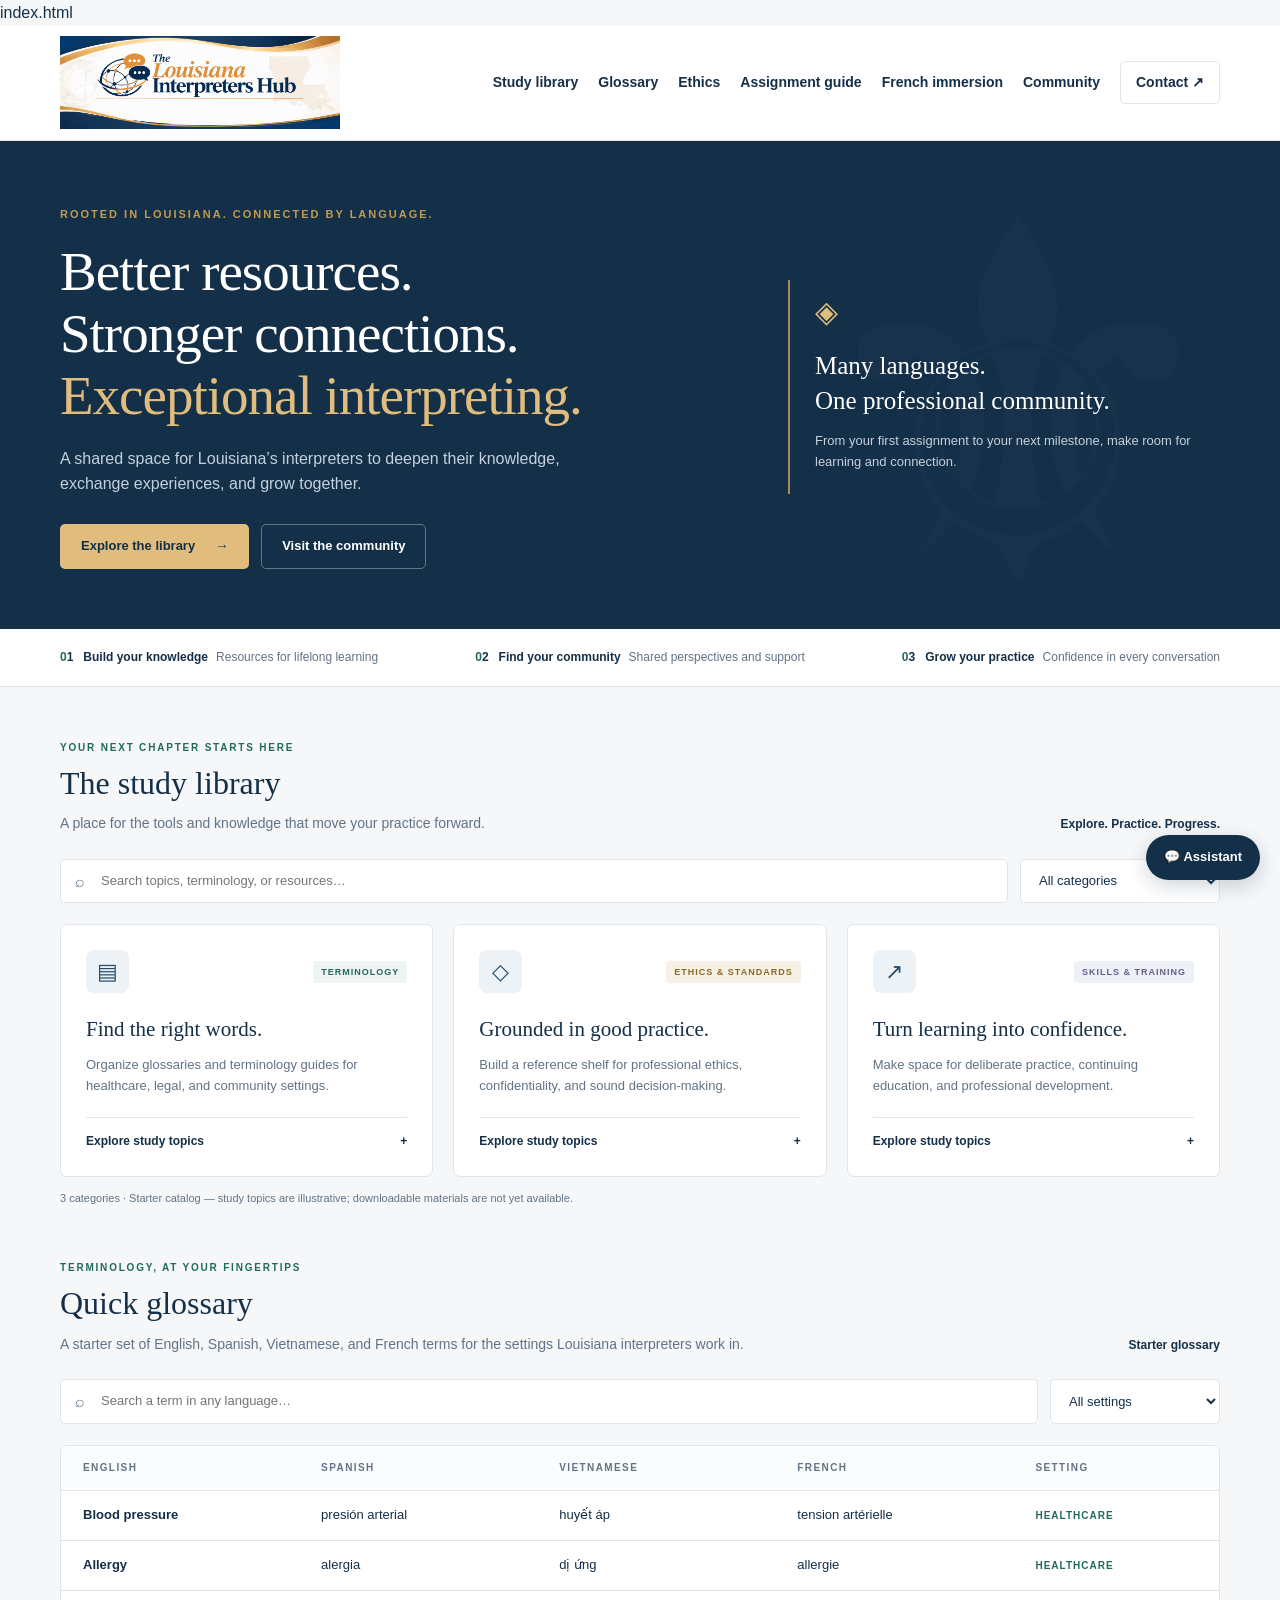
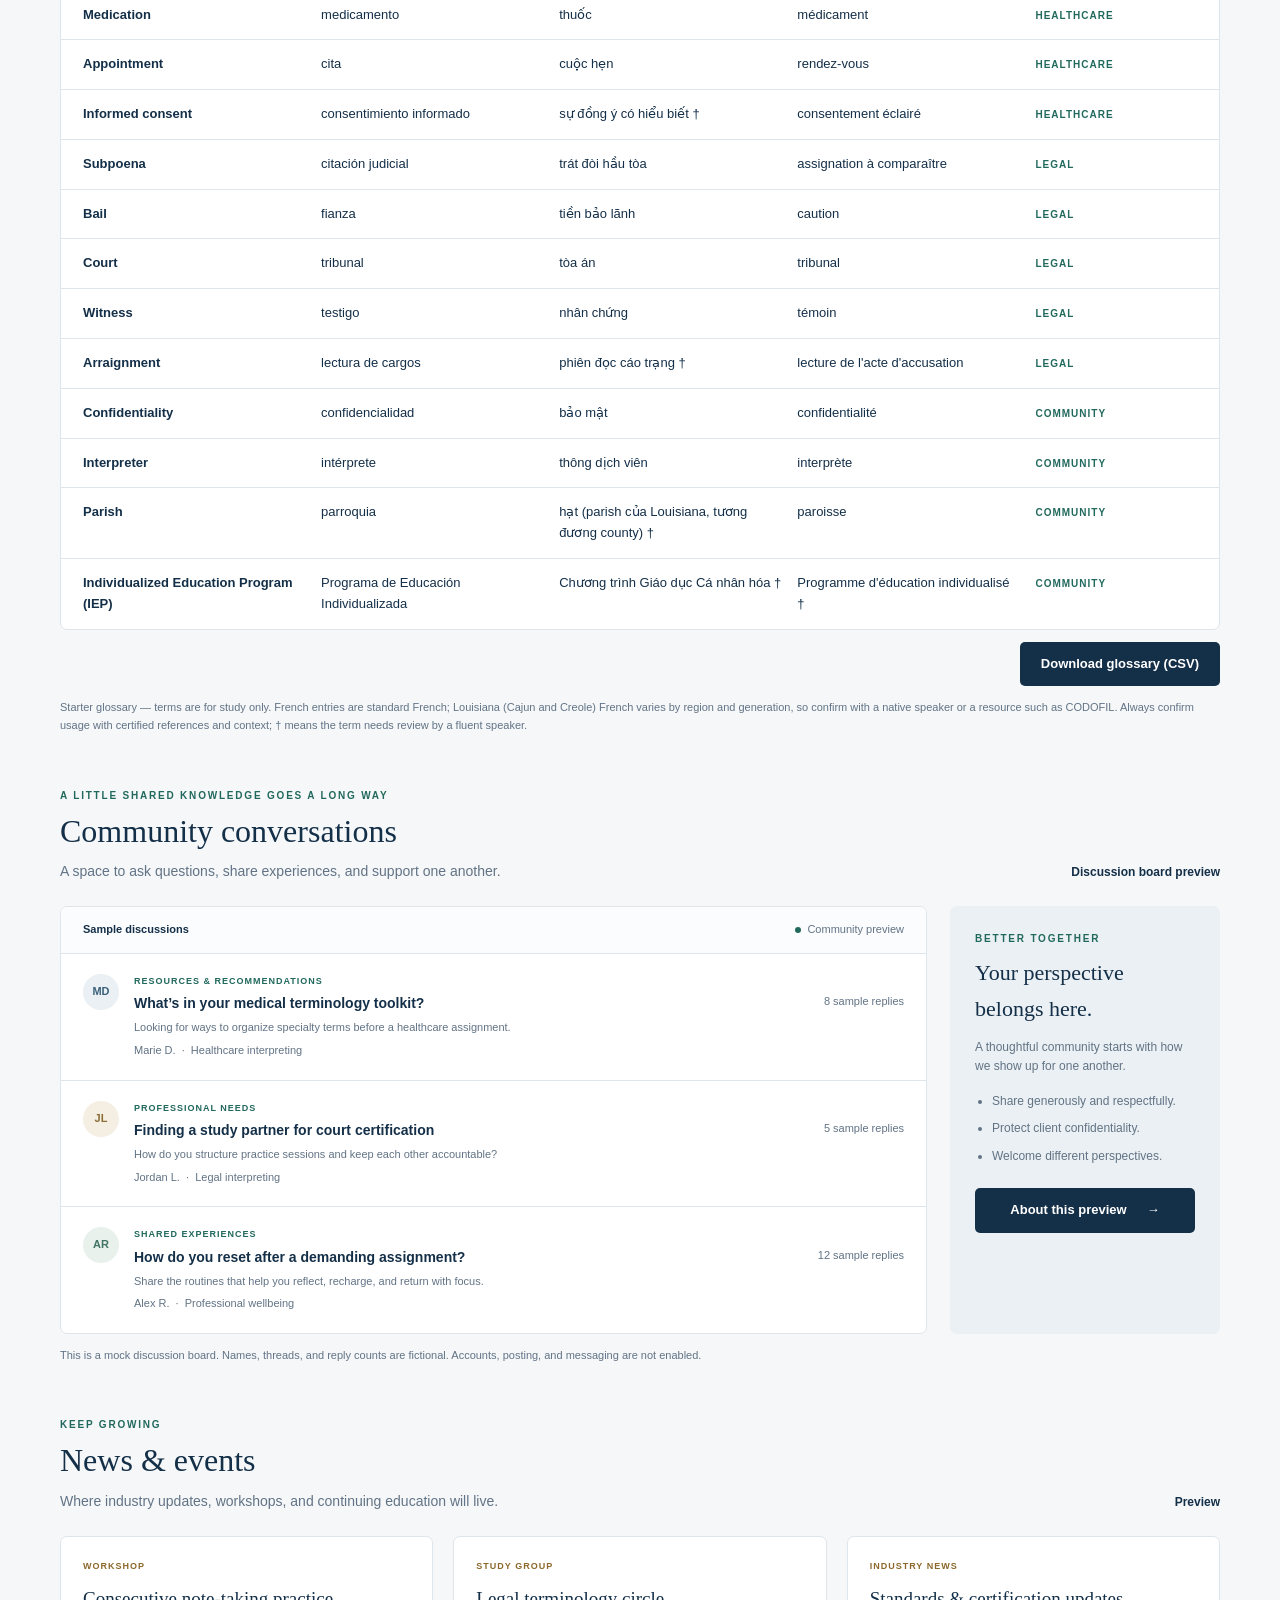
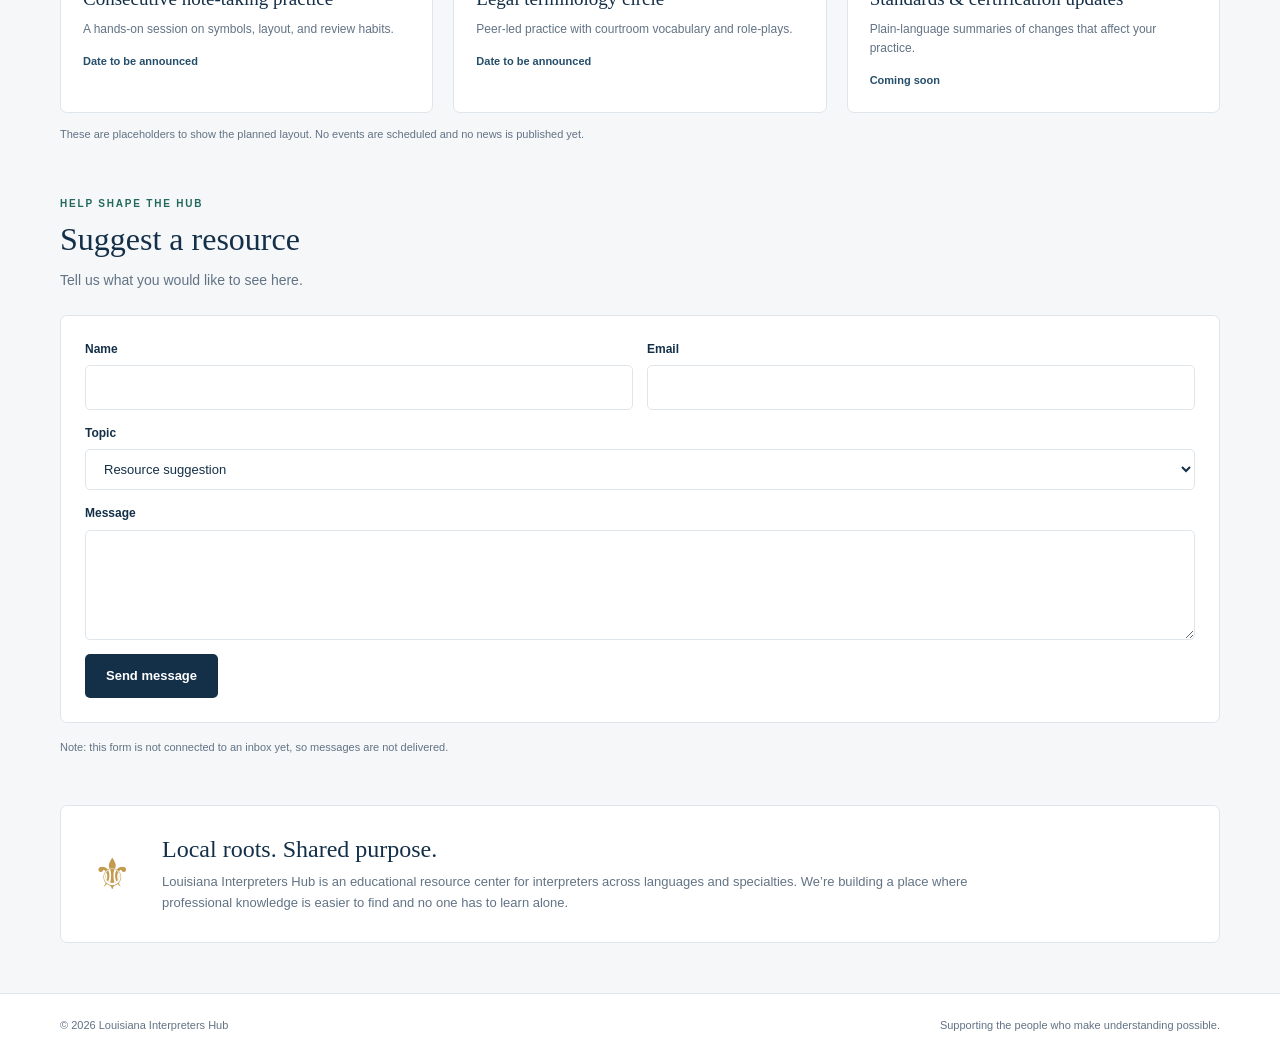
==== commit 748eab13: "Add French immersion research brief with Mermaid charts, nav link, assistant topic Co-Authored-By: C" ====
--- a/index.html
+++ b/index.html
@@ -10,7 +10,7 @@
 </head>
 <body>
 <a class="skip" href="#main">Skip to content</a>
-<header><div class="wrap header-inner"><a href="#" class="brand" aria-label="Louisiana Interpreters Hub home"><img class="brand-logo" src="assets/img/louisiana-interpreters-hub-banner.png" alt="Louisiana Interpreters Hub" width="2170" height="725" fetchpriority="high"></a><button class="menu" aria-expanded="false" aria-controls="navigation">Menu ☰</button><nav id="navigation" aria-label="Main navigation"><a href="#library">Study library</a><a href="#glossary">Glossary</a><a href="ethics.html">Ethics</a><a href="workflow.html">Assignment guide</a><a href="#community">Community</a><a href="#contact" class="nav-cta">Contact ↗</a></nav></div></header>
+<header><div class="wrap header-inner"><a href="#" class="brand" aria-label="Louisiana Interpreters Hub home"><img class="brand-logo" src="assets/img/louisiana-interpreters-hub-banner.png" alt="Louisiana Interpreters Hub" width="2170" height="725" fetchpriority="high"></a><button class="menu" aria-expanded="false" aria-controls="navigation">Menu ☰</button><nav id="navigation" aria-label="Main navigation"><a href="#library">Study library</a><a href="#glossary">Glossary</a><a href="ethics.html">Ethics</a><a href="workflow.html">Assignment guide</a><a href="french-immersion.html">French immersion</a><a href="#community">Community</a><a href="#contact" class="nav-cta">Contact ↗</a></nav></div></header>
 <main id="main">
 <div class="hero"><div class="wrap hero-inner"><div><div class="eyebrow">Rooted in Louisiana. Connected by language.</div><h1>Better resources.<br>Stronger connections.<br><em>Exceptional interpreting.</em></h1><p>A shared space for Louisiana’s interpreters to deepen their knowledge, exchange experiences, and grow together.</p><div class="actions"><a href="#library" class="button gold">Explore the library <span aria-hidden="true">→</span></a><a href="#community" class="button outline">Visit the community</a></div></div><aside class="hero-note"><span class="symbol" aria-hidden="true">◈</span><h2>Many languages.<br>One professional community.</h2><p>From your first assignment to your next milestone, make room for learning and connection.</p></aside></div></div>
 <div class="values"><div class="wrap values-inner"><span><strong>01 &nbsp; Build your knowledge</strong>Resources for lifelong learning</span><span><strong>02 &nbsp; Find your community</strong>Shared perspectives and support</span><span><strong>03 &nbsp; Grow your practice</strong>Confidence in every conversation</span></div></div>
--- a/assets/css/styles.css
+++ b/assets/css/styles.css
@@ -1,4 +1,4 @@
-:root{--navy:#142f48;--blue:#244e6a;--muted:#627385;--line:#dfe6eb;--paper:#f5f7f9;--gold:#c29a50;--green:#22695d}*{box-sizing:border-box}html{scroll-behavior:smooth;scroll-padding-top:90px}body{margin:0;font-family:Arial,Helvetica,sans-serif;color:var(--navy);background:var(--paper);line-height:1.6}button,input,select{font:inherit}button,a,input,select{ -webkit-tap-highlight-color:transparent}a{color:inherit}button{cursor:pointer}a:focus-visible,button:focus-visible,input:focus-visible,select:focus-visible,summary:focus-visible{outline:3px solid var(--gold);outline-offset:4px}.wrap{width:min(1160px,calc(100% - 48px));margin:auto}.skip{position:absolute;top:-80px;background:white;padding:12px;z-index:10}.skip:focus{top:10px}header{background:#fff;border-bottom:1px solid var(--line)}.header-inner{display:flex;align-items:center;justify-content:space-between;gap:24px;min-height:90px}.brand{text-decoration:none;display:block;width:280px;max-width:calc(100% - 100px);flex-shrink:0}.brand-logo{display:block;width:100%;height:auto}.header-inner{min-height:114px;padding-top:10px;padding-bottom:10px}nav{display:flex;align-items:center;gap:28px}nav a{text-decoration:none;font-size:14px;font-weight:600}nav a:hover{color:#40758c}.nav-cta{border:1px solid var(--line);padding:9px 15px;border-radius:5px}.menu{display:none;background:white;border:1px solid var(--line);border-radius:5px;padding:8px 12px}.hero{background:var(--navy);color:white;position:relative;overflow:hidden}.hero:after{content:'⚜';position:absolute;right:3%;top:-105px;font-family:Georgia,serif;font-size:500px;color:#ffffff04;line-height:1.5;pointer-events:none}.hero-inner{position:relative;z-index:1;padding:65px 0 60px;display:grid;grid-template-columns:1.5fr 1fr;gap:80px;align-items:center}.eyebrow{font-size:11px;text-transform:uppercase;letter-spacing:2px;font-weight:bold;color:var(--gold)}h1{font-family:Georgia,serif;font-weight:400;font-size:clamp(36px,4.5vw,55px);line-height:1.13;letter-spacing:-1px;margin:18px 0}h1 em{color:#dfbd7f;font-style:normal}.hero p{color:#c4d1dc;font-size:16px;max-width:500px}.actions{display:flex;gap:12px;flex-wrap:wrap;margin-top:27px}.button{display:inline-flex;justify-content:center;align-items:center;gap:20px;text-decoration:none;padding:11px 20px;border-radius:5px;font-weight:bold;font-size:13px;border:1px solid transparent;background:var(--navy);color:white}.button.gold{background:#e0bd7c;color:var(--navy)}.button.outline{border-color:#63768a;background:transparent;color:white}.hero-note{border-left:2px solid #a98b58;padding:8px 0 8px 25px}.hero-note .symbol{font-size:30px;color:#dfbd7f}.hero-note h2{font-family:Georgia,serif;font-size:25px;font-weight:400;line-height:1.4;margin:12px 0}.hero-note p{font-size:13px}.values{background:white;border-bottom:1px solid var(--line)}.values-inner{display:flex;justify-content:space-between;gap:24px;padding:19px 0;font-size:12px;color:var(--muted)}.values strong{color:var(--navy);margin-right:8px}.values span::first-letter{color:var(--green)}section{padding:53px 0 0}.section-head{display:flex;justify-content:space-between;align-items:end;gap:20px;margin-bottom:24px}h2{font-family:Georgia,serif;font-size:32px;line-height:1.2;font-weight:400;margin:8px 0 10px}.section-head p{font-size:14px;color:var(--muted);margin:0}.section-label{font-size:10px;color:var(--green);font-weight:bold;letter-spacing:1.8px;text-transform:uppercase}.small-link{font-size:12px;text-decoration:none;font-weight:bold;white-space:nowrap}.library-tools{display:flex;gap:12px;margin-bottom:21px}.search{flex:1;position:relative}.search span{position:absolute;left:15px;top:10px;color:var(--muted)}input,select{border:1px solid var(--line);border-radius:5px;background:white;color:var(--navy);padding:11px 14px;font-size:13px}input{width:100%;padding-left:40px}select{min-width:200px}.cards{display:grid;grid-template-columns:repeat(3,1fr);gap:20px}.card{background:white;border:1px solid var(--line);border-radius:7px;padding:25px;display:flex;flex-direction:column;transition:box-shadow .2s}.card:hover{box-shadow:0 6px 20px #142f4809}.card-top{display:flex;align-items:center;justify-content:space-between}.icon{width:43px;height:43px;border-radius:8px;display:grid;place-items:center;background:#edf2f6;color:var(--blue);font-size:22px}.tag{font-size:9px;font-weight:bold;letter-spacing:1px;background:#edf4f1;color:var(--green);padding:4px 8px;border-radius:3px;text-transform:uppercase}.card:nth-child(2) .tag{background:#f7f1e5;color:#8c692b}.card:nth-child(3) .tag{background:#eef0f8;color:#62618d}.card h3{font-family:Georgia,serif;font-size:21px;font-weight:400;margin:20px 0 8px}.card p{font-size:13px;color:var(--muted);margin:0 0 20px}.card details{margin-top:auto;border-top:1px solid var(--line);padding-top:14px;font-size:12px}.card summary{font-weight:bold;cursor:pointer;list-style:none}.card summary:after{content:'+';float:right}.card details[open] summary:after{content:'−'}.card ul{padding-left:18px;color:var(--muted);margin-bottom:0}.card li{margin:8px 0}.notice{font-size:11px;color:var(--muted);margin:13px 0 0}.community-grid{display:grid;grid-template-columns:minmax(0,1fr) 270px;gap:23px}.board{border:1px solid var(--line);border-radius:7px;background:white;overflow:hidden}.board-head{display:flex;justify-content:space-between;align-items:center;padding:14px 22px;background:#fbfcfd;border-bottom:1px solid var(--line);font-size:11px}.live{display:flex;align-items:center;gap:6px;color:var(--muted)}.dot{width:6px;height:6px;border-radius:50%;background:var(--green)}.thread{padding:20px 22px;border-bottom:1px solid var(--line);display:flex;gap:15px}.thread:last-child{border-bottom:0}.avatar{flex-shrink:0;width:36px;height:36px;background:#eaf0f4;color:#3c617b;border-radius:50%;display:grid;place-items:center;font-size:11px;font-weight:bold}.thread:nth-child(3) .avatar{background:#f4eee3;color:#8b6d36}.thread:nth-child(4) .avatar{background:#e9f1ed;color:#417464}.thread-content{flex:1}.topic{font-size:9px;text-transform:uppercase;letter-spacing:1px;color:var(--green);font-weight:bold}.thread h3{font-size:14px;line-height:1.5;margin:5px 0}.thread p{font-size:11px;color:var(--muted);margin:5px 0 0}.reply{float:right;font-size:11px;color:var(--muted);font-weight:normal;margin-left:10px}.side{background:#eaf0f3;border-radius:7px;padding:25px}.side h3{font-family:Georgia,serif;font-size:22px;font-weight:400;margin:8px 0 12px}.side p,.side li{font-size:12px;color:var(--muted)}.side ul{padding-left:17px;margin:16px 0 22px}.side li{margin:8px 0}.side .button{width:100%}.about{margin-top:48px;padding:29px 32px;background:#fff;border:1px solid var(--line);border-radius:7px;display:flex;gap:30px;align-items:center}.about h2{font-size:24px;margin:0 0 8px}.about p{font-size:13px;color:var(--muted);margin:0;max-width:820px}.about .symbol{color:var(--gold);font-size:43px}footer{margin-top:50px;border-top:1px solid var(--line);padding:23px 0;background:white}.footer-inner{display:flex;justify-content:space-between;gap:15px;color:var(--muted);font-size:11px}.empty{grid-column:1/-1;padding:25px;background:white;border:1px solid var(--line);border-radius:5px}[hidden]{display:none!important}@media(max-width:850px){.header-inner{flex-wrap:wrap;gap:0}.menu{display:block}nav{display:none;width:100%;padding:15px 0 10px;gap:22px;flex-wrap:wrap}nav.open{display:flex}.hero-inner{gap:35px;grid-template-columns:1.6fr 1fr}.community-grid{grid-template-columns:1fr}.side{display:none}.cards{gap:12px}.card{padding:19px}.values-inner{font-size:11px}.values strong{display:block}}@media(max-width:600px){.wrap{width:calc(100% - 32px)}.header-inner{min-height:96px;flex-wrap:wrap;gap:0}.brand{width:220px}.menu{display:block}nav{display:none;width:100%;padding:15px 0 20px;gap:22px;flex-wrap:wrap}nav.open{display:flex}.hero-inner{display:block;padding:42px 0}.hero-note{display:none}.hero p{font-size:14px}.values-inner{gap:14px;padding:16px 0}.values strong{font-size:11px}.values span{font-size:10px}.cards{grid-template-columns:1fr}.library-tools{flex-direction:column}select{width:100%}.section-head{align-items:start}.section-head .small-link{display:none}section{padding-top:38px}h2{font-size:29px}.thread{padding:18px 15px;gap:11px}.reply{float:none;display:block;margin:4px 0 0}.about{padding:23px;gap:18px;margin-top:35px}.footer-inner{flex-direction:column;gap:5px}.board-head{padding:13px 15px}}
+:root{--navy:#142f48;--blue:#244e6a;--muted:#627385;--line:#dfe6eb;--paper:#f5f7f9;--gold:#c29a50;--green:#22695d}*{box-sizing:border-box}html{scroll-behavior:smooth;scroll-padding-top:90px}body{margin:0;font-family:Arial,Helvetica,sans-serif;color:var(--navy);background:var(--paper);line-height:1.6}button,input,select{font:inherit}button,a,input,select{ -webkit-tap-highlight-color:transparent}a{color:inherit}button{cursor:pointer}a:focus-visible,button:focus-visible,input:focus-visible,select:focus-visible,summary:focus-visible{outline:3px solid var(--gold);outline-offset:4px}.wrap{width:min(1160px,calc(100% - 48px));margin:auto}.skip{position:absolute;top:-80px;background:white;padding:12px;z-index:10}.skip:focus{top:10px}header{background:#fff;border-bottom:1px solid var(--line)}.header-inner{display:flex;align-items:center;justify-content:space-between;gap:24px;min-height:90px}.brand{text-decoration:none;display:block;width:280px;max-width:calc(100% - 100px);flex-shrink:0}.brand-logo{display:block;width:100%;height:auto}.header-inner{min-height:114px;padding-top:10px;padding-bottom:10px}nav{display:flex;align-items:center;gap:20px}nav a{text-decoration:none;font-size:14px;font-weight:600}nav a:hover{color:#40758c}.nav-cta{border:1px solid var(--line);padding:9px 15px;border-radius:5px}.menu{display:none;background:white;border:1px solid var(--line);border-radius:5px;padding:8px 12px}.hero{background:var(--navy);color:white;position:relative;overflow:hidden}.hero:after{content:'⚜';position:absolute;right:3%;top:-105px;font-family:Georgia,serif;font-size:500px;color:#ffffff04;line-height:1.5;pointer-events:none}.hero-inner{position:relative;z-index:1;padding:65px 0 60px;display:grid;grid-template-columns:1.5fr 1fr;gap:80px;align-items:center}.eyebrow{font-size:11px;text-transform:uppercase;letter-spacing:2px;font-weight:bold;color:var(--gold)}h1{font-family:Georgia,serif;font-weight:400;font-size:clamp(36px,4.5vw,55px);line-height:1.13;letter-spacing:-1px;margin:18px 0}h1 em{color:#dfbd7f;font-style:normal}.hero p{color:#c4d1dc;font-size:16px;max-width:500px}.actions{display:flex;gap:12px;flex-wrap:wrap;margin-top:27px}.button{display:inline-flex;justify-content:center;align-items:center;gap:20px;text-decoration:none;padding:11px 20px;border-radius:5px;font-weight:bold;font-size:13px;border:1px solid transparent;background:var(--navy);color:white}.button.gold{background:#e0bd7c;color:var(--navy)}.button.outline{border-color:#63768a;background:transparent;color:white}.hero-note{border-left:2px solid #a98b58;padding:8px 0 8px 25px}.hero-note .symbol{font-size:30px;color:#dfbd7f}.hero-note h2{font-family:Georgia,serif;font-size:25px;font-weight:400;line-height:1.4;margin:12px 0}.hero-note p{font-size:13px}.values{background:white;border-bottom:1px solid var(--line)}.values-inner{display:flex;justify-content:space-between;gap:24px;padding:19px 0;font-size:12px;color:var(--muted)}.values strong{color:var(--navy);margin-right:8px}.values span::first-letter{color:var(--green)}section{padding:53px 0 0}.section-head{display:flex;justify-content:space-between;align-items:end;gap:20px;margin-bottom:24px}h2{font-family:Georgia,serif;font-size:32px;line-height:1.2;font-weight:400;margin:8px 0 10px}.section-head p{font-size:14px;color:var(--muted);margin:0}.section-label{font-size:10px;color:var(--green);font-weight:bold;letter-spacing:1.8px;text-transform:uppercase}.small-link{font-size:12px;text-decoration:none;font-weight:bold;white-space:nowrap}.library-tools{display:flex;gap:12px;margin-bottom:21px}.search{flex:1;position:relative}.search span{position:absolute;left:15px;top:10px;color:var(--muted)}input,select{border:1px solid var(--line);border-radius:5px;background:white;color:var(--navy);padding:11px 14px;font-size:13px}input{width:100%;padding-left:40px}select{min-width:200px}.cards{display:grid;grid-template-columns:repeat(3,1fr);gap:20px}.card{background:white;border:1px solid var(--line);border-radius:7px;padding:25px;display:flex;flex-direction:column;transition:box-shadow .2s}.card:hover{box-shadow:0 6px 20px #142f4809}.card-top{display:flex;align-items:center;justify-content:space-between}.icon{width:43px;height:43px;border-radius:8px;display:grid;place-items:center;background:#edf2f6;color:var(--blue);font-size:22px}.tag{font-size:9px;font-weight:bold;letter-spacing:1px;background:#edf4f1;color:var(--green);padding:4px 8px;border-radius:3px;text-transform:uppercase}.card:nth-child(2) .tag{background:#f7f1e5;color:#8c692b}.card:nth-child(3) .tag{background:#eef0f8;color:#62618d}.card h3{font-family:Georgia,serif;font-size:21px;font-weight:400;margin:20px 0 8px}.card p{font-size:13px;color:var(--muted);margin:0 0 20px}.card details{margin-top:auto;border-top:1px solid var(--line);padding-top:14px;font-size:12px}.card summary{font-weight:bold;cursor:pointer;list-style:none}.card summary:after{content:'+';float:right}.card details[open] summary:after{content:'−'}.card ul{padding-left:18px;color:var(--muted);margin-bottom:0}.card li{margin:8px 0}.notice{font-size:11px;color:var(--muted);margin:13px 0 0}.community-grid{display:grid;grid-template-columns:minmax(0,1fr) 270px;gap:23px}.board{border:1px solid var(--line);border-radius:7px;background:white;overflow:hidden}.board-head{display:flex;justify-content:space-between;align-items:center;padding:14px 22px;background:#fbfcfd;border-bottom:1px solid var(--line);font-size:11px}.live{display:flex;align-items:center;gap:6px;color:var(--muted)}.dot{width:6px;height:6px;border-radius:50%;background:var(--green)}.thread{padding:20px 22px;border-bottom:1px solid var(--line);display:flex;gap:15px}.thread:last-child{border-bottom:0}.avatar{flex-shrink:0;width:36px;height:36px;background:#eaf0f4;color:#3c617b;border-radius:50%;display:grid;place-items:center;font-size:11px;font-weight:bold}.thread:nth-child(3) .avatar{background:#f4eee3;color:#8b6d36}.thread:nth-child(4) .avatar{background:#e9f1ed;color:#417464}.thread-content{flex:1}.topic{font-size:9px;text-transform:uppercase;letter-spacing:1px;color:var(--green);font-weight:bold}.thread h3{font-size:14px;line-height:1.5;margin:5px 0}.thread p{font-size:11px;color:var(--muted);margin:5px 0 0}.reply{float:right;font-size:11px;color:var(--muted);font-weight:normal;margin-left:10px}.side{background:#eaf0f3;border-radius:7px;padding:25px}.side h3{font-family:Georgia,serif;font-size:22px;font-weight:400;margin:8px 0 12px}.side p,.side li{font-size:12px;color:var(--muted)}.side ul{padding-left:17px;margin:16px 0 22px}.side li{margin:8px 0}.side .button{width:100%}.about{margin-top:48px;padding:29px 32px;background:#fff;border:1px solid var(--line);border-radius:7px;display:flex;gap:30px;align-items:center}.about h2{font-size:24px;margin:0 0 8px}.about p{font-size:13px;color:var(--muted);margin:0;max-width:820px}.about .symbol{color:var(--gold);font-size:43px}footer{margin-top:50px;border-top:1px solid var(--line);padding:23px 0;background:white}.footer-inner{display:flex;justify-content:space-between;gap:15px;color:var(--muted);font-size:11px}.empty{grid-column:1/-1;padding:25px;background:white;border:1px solid var(--line);border-radius:5px}[hidden]{display:none!important}@media(max-width:850px){.header-inner{flex-wrap:wrap;gap:0}.menu{display:block}nav{display:none;width:100%;padding:15px 0 10px;gap:22px;flex-wrap:wrap}nav.open{display:flex}.hero-inner{gap:35px;grid-template-columns:1.6fr 1fr}.community-grid{grid-template-columns:1fr}.side{display:none}.cards{gap:12px}.card{padding:19px}.values-inner{font-size:11px}.values strong{display:block}}@media(max-width:600px){.wrap{width:calc(100% - 32px)}.header-inner{min-height:96px;flex-wrap:wrap;gap:0}.brand{width:220px}.menu{display:block}nav{display:none;width:100%;padding:15px 0 20px;gap:22px;flex-wrap:wrap}nav.open{display:flex}.hero-inner{display:block;padding:42px 0}.hero-note{display:none}.hero p{font-size:14px}.values-inner{gap:14px;padding:16px 0}.values strong{font-size:11px}.values span{font-size:10px}.cards{grid-template-columns:1fr}.library-tools{flex-direction:column}select{width:100%}.section-head{align-items:start}.section-head .small-link{display:none}section{padding-top:38px}h2{font-size:29px}.thread{padding:18px 15px;gap:11px}.reply{float:none;display:block;margin:4px 0 0}.about{padding:23px;gap:18px;margin-top:35px}.footer-inner{flex-direction:column;gap:5px}.board-head{padding:13px 15px}}
 .gloss-tools{display:flex;gap:12px;margin-bottom:21px}.gloss-tools select{min-width:170px}.gloss-table{background:white;border:1px solid var(--line);border-radius:7px;overflow:hidden}.gloss-row{display:grid;grid-template-columns:1.1fr 1.1fr 1.1fr 1.1fr .8fr;gap:16px;padding:14px 22px;border-bottom:1px solid var(--line);font-size:13px;align-items:baseline}.gloss-row:last-child{border-bottom:0}.gloss-row.head{background:#fbfcfd;font-size:10px;font-weight:bold;letter-spacing:1.4px;text-transform:uppercase;color:var(--muted)}.gloss-row .en{font-weight:bold}.gloss-row .dom{font-size:10px;font-weight:bold;letter-spacing:1px;text-transform:uppercase;color:var(--green)}.events{display:grid;grid-template-columns:repeat(3,1fr);gap:20px}.event{background:white;border:1px solid var(--line);border-radius:7px;padding:22px}.event .kind{font-size:9px;font-weight:bold;letter-spacing:1px;text-transform:uppercase;color:#8c692b}.event h3{font-family:Georgia,serif;font-size:19px;font-weight:400;margin:10px 0 6px}.event p{font-size:12px;color:var(--muted);margin:0}.event .when{margin-top:14px;font-size:11px;font-weight:bold;color:var(--blue)}@media(max-width:850px){.events{grid-template-columns:1fr}.gloss-row{grid-template-columns:1fr 1fr;gap:6px 16px}.gloss-row.head{display:none}.gloss-row .dom{grid-column:1/-1}}@media(max-width:600px){.gloss-tools{flex-direction:column}.gloss-tools select{width:100%}.gloss-row{padding:14px 15px}}
 .page-hero{background:var(--navy);color:white}.page-hero .wrap{padding:48px 0 44px}.page-hero h1{font-size:clamp(32px,4vw,46px);margin:12px 0}.page-hero p{color:#c4d1dc;max-width:640px;margin:0}.crumb{font-size:12px;color:#c4d1dc;text-decoration:none}.crumb:hover{color:white}
 .prose{max-width:760px}.prose p,.prose li{font-size:14px;color:var(--muted)}.prose h3{font-family:Georgia,serif;font-size:21px;font-weight:400;margin:28px 0 8px}
@@ -12,3 +12,4 @@
 @media(max-width:850px){.principles{grid-template-columns:1fr}}
 @media(max-width:600px){.contact-form{grid-template-columns:1fr}.asst{right:12px;bottom:12px}}
 @media print{header,footer,.asst,.page-hero .crumb,.row-actions,.skip{display:none!important}body{background:white}.page-hero{background:none;color:var(--navy)}.page-hero p{color:var(--muted)}.checklist{border-color:#999}}
+.sr-only{position:absolute;width:1px;height:1px;overflow:hidden;clip:rect(0 0 0 0);white-space:nowrap}.table-scroll{overflow-x:auto;background:white;border:1px solid var(--line);border-radius:7px}.tbl{width:100%;border-collapse:collapse;font-size:13px;min-width:640px}.tbl th,.tbl td{text-align:left;padding:12px 16px;border-bottom:1px solid var(--line);vertical-align:top}.tbl thead th{background:#fbfcfd;font-size:10px;letter-spacing:1.4px;text-transform:uppercase;color:var(--muted)}.tbl tbody th{font-weight:bold}.tbl tr:last-child th,.tbl tr:last-child td{border-bottom:0}.badge{display:inline-block;font-size:9px;font-weight:bold;letter-spacing:.8px;text-transform:uppercase;padding:3px 7px;border-radius:3px;white-space:nowrap}.badge.ok{background:#edf4f1;color:var(--green)}.badge.rep{background:#f7f1e5;color:#8c692b}
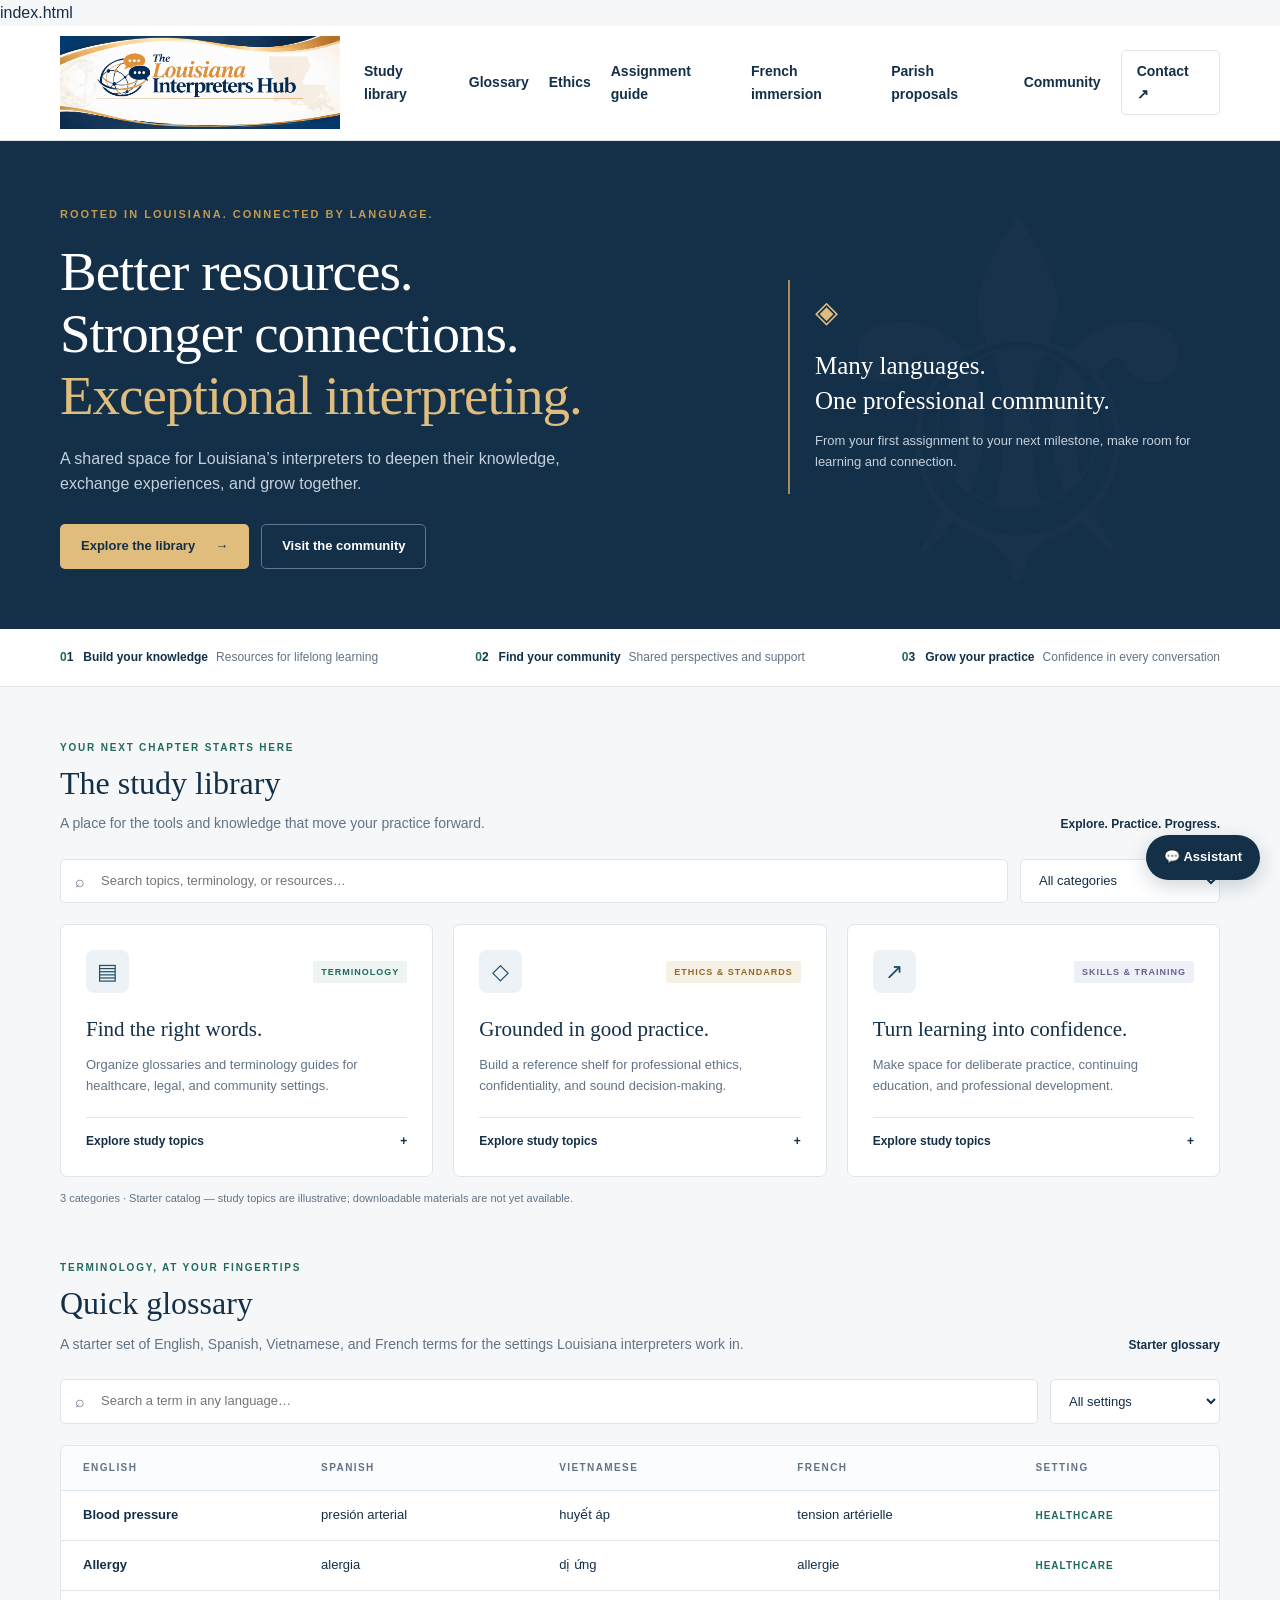
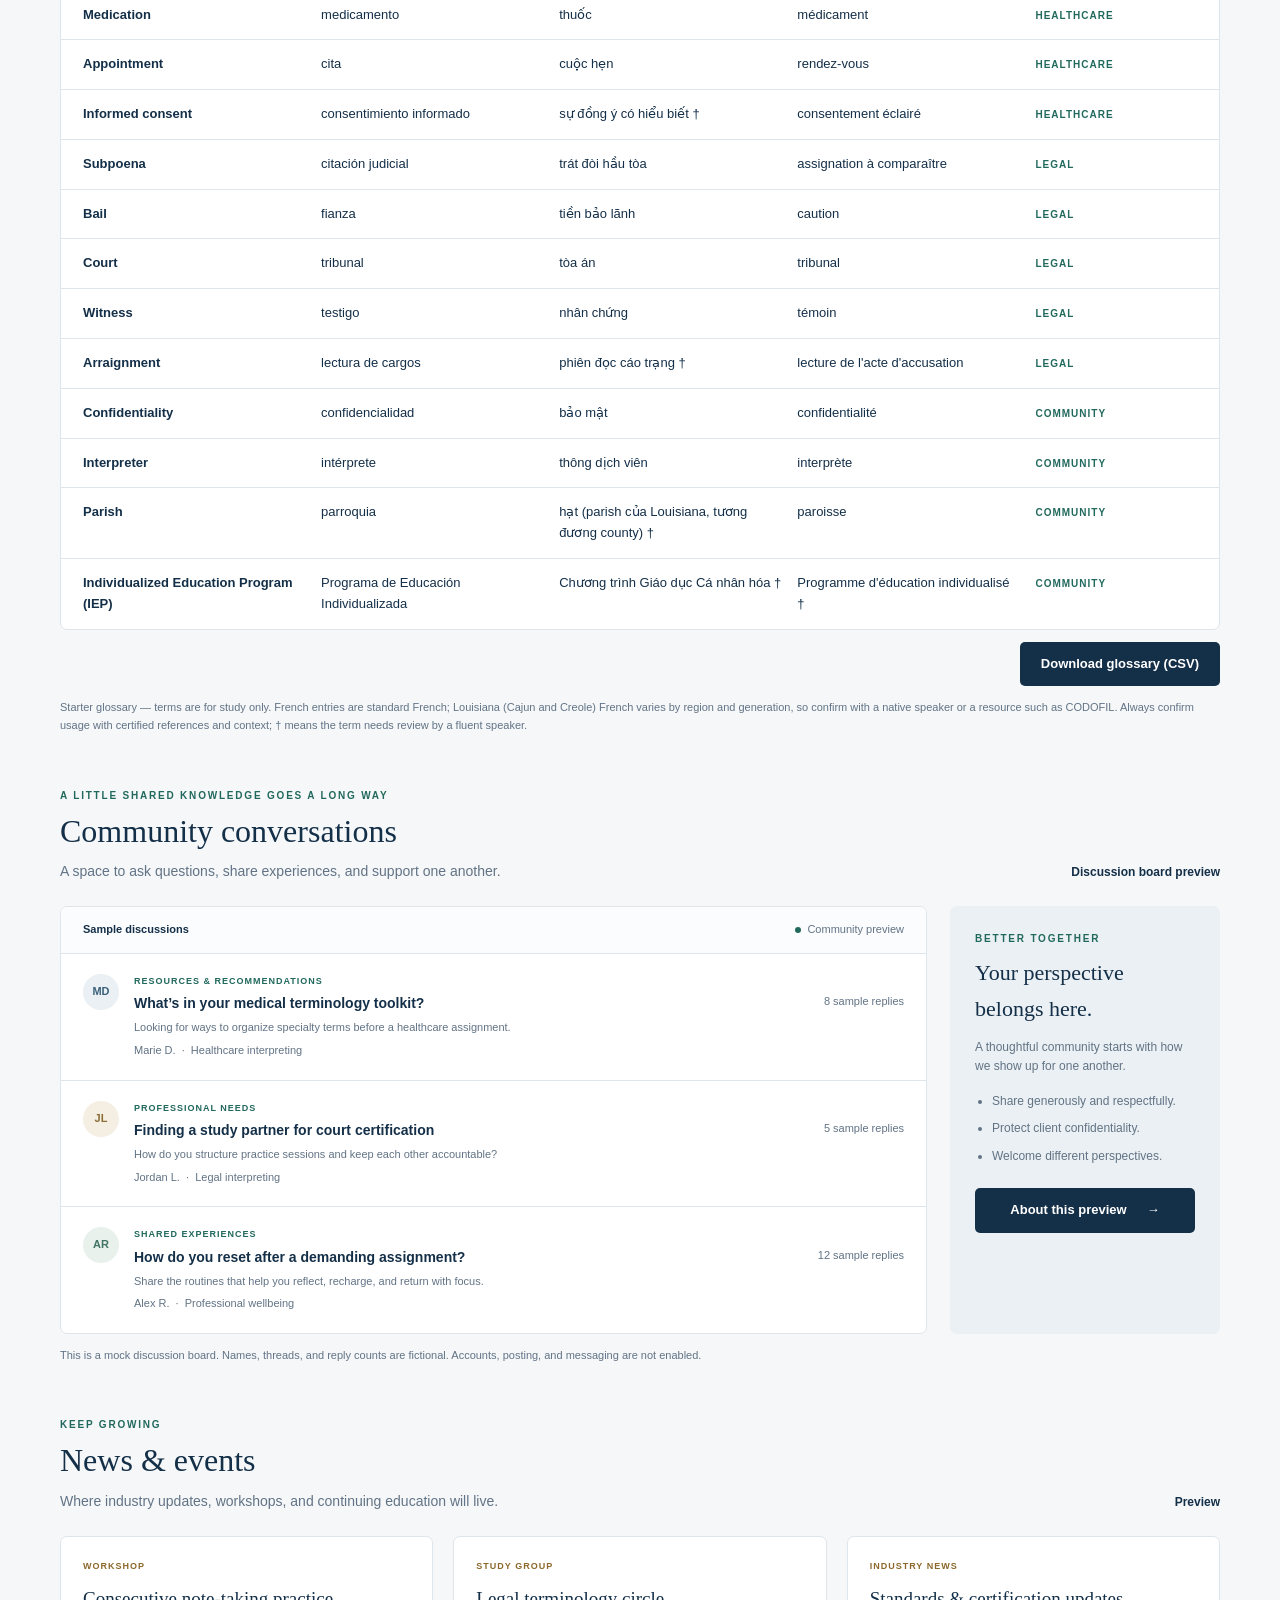
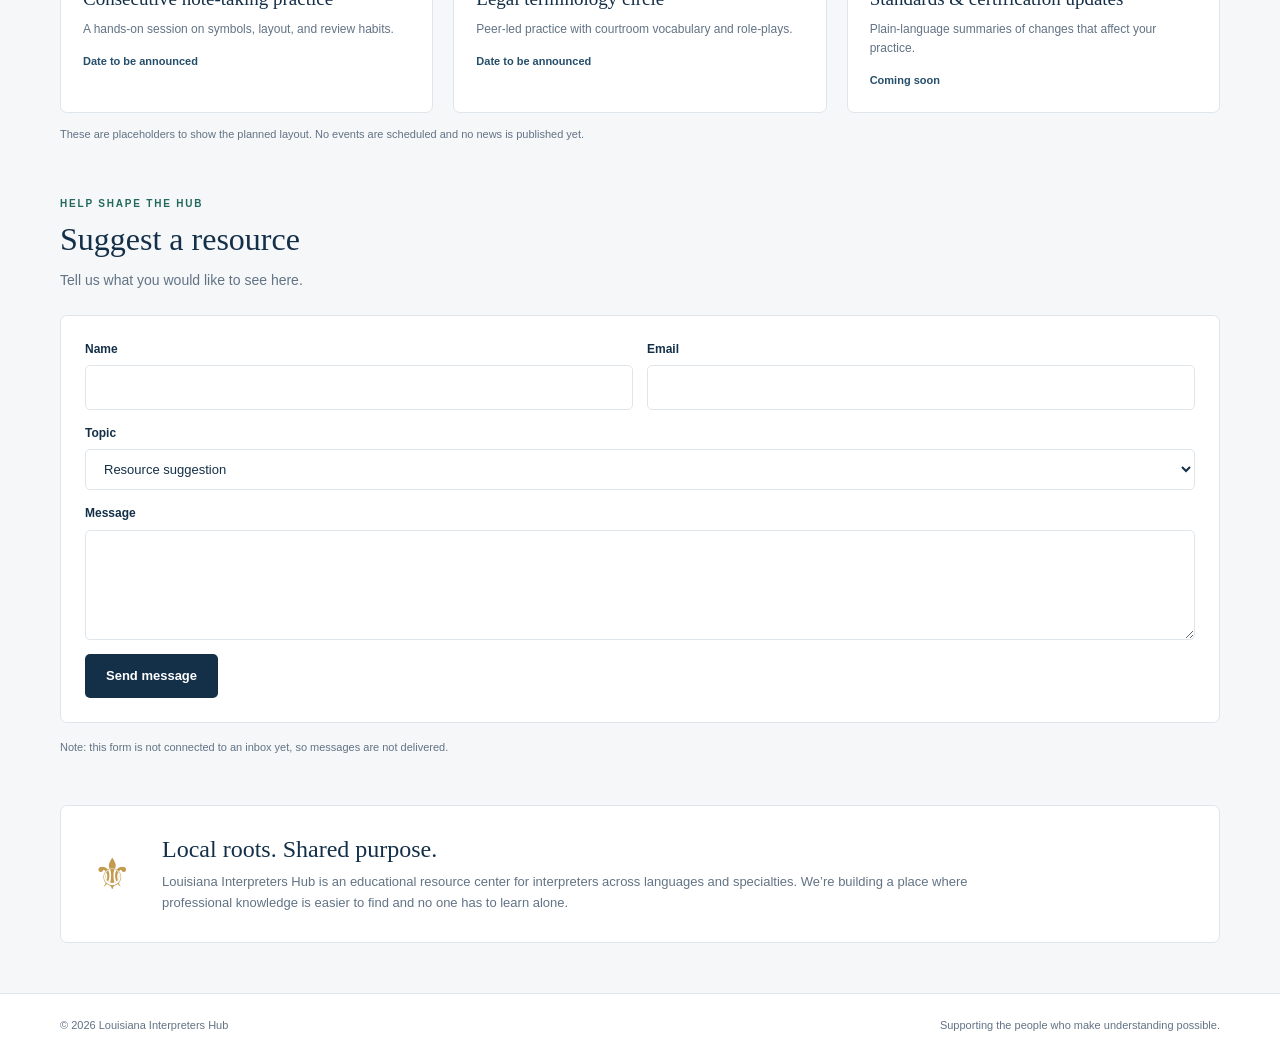
==== commit b9cc515e: "Add parish proposal toolkit for all 64 parishes with honest status flags and generator Co-Authored-B" ====
--- a/index.html
+++ b/index.html
@@ -10,7 +10,7 @@
 </head>
 <body>
 <a class="skip" href="#main">Skip to content</a>
-<header><div class="wrap header-inner"><a href="#" class="brand" aria-label="Louisiana Interpreters Hub home"><img class="brand-logo" src="assets/img/louisiana-interpreters-hub-banner.png" alt="Louisiana Interpreters Hub" width="2170" height="725" fetchpriority="high"></a><button class="menu" aria-expanded="false" aria-controls="navigation">Menu ☰</button><nav id="navigation" aria-label="Main navigation"><a href="#library">Study library</a><a href="#glossary">Glossary</a><a href="ethics.html">Ethics</a><a href="workflow.html">Assignment guide</a><a href="french-immersion.html">French immersion</a><a href="#community">Community</a><a href="#contact" class="nav-cta">Contact ↗</a></nav></div></header>
+<header><div class="wrap header-inner"><a href="#" class="brand" aria-label="Louisiana Interpreters Hub home"><img class="brand-logo" src="assets/img/louisiana-interpreters-hub-banner.png" alt="Louisiana Interpreters Hub" width="2170" height="725" fetchpriority="high"></a><button class="menu" aria-expanded="false" aria-controls="navigation">Menu ☰</button><nav id="navigation" aria-label="Main navigation"><a href="#library">Study library</a><a href="#glossary">Glossary</a><a href="ethics.html">Ethics</a><a href="workflow.html">Assignment guide</a><a href="french-immersion.html">French immersion</a><a href="parishes.html">Parish proposals</a><a href="#community">Community</a><a href="#contact" class="nav-cta">Contact ↗</a></nav></div></header>
 <main id="main">
 <div class="hero"><div class="wrap hero-inner"><div><div class="eyebrow">Rooted in Louisiana. Connected by language.</div><h1>Better resources.<br>Stronger connections.<br><em>Exceptional interpreting.</em></h1><p>A shared space for Louisiana’s interpreters to deepen their knowledge, exchange experiences, and grow together.</p><div class="actions"><a href="#library" class="button gold">Explore the library <span aria-hidden="true">→</span></a><a href="#community" class="button outline">Visit the community</a></div></div><aside class="hero-note"><span class="symbol" aria-hidden="true">◈</span><h2>Many languages.<br>One professional community.</h2><p>From your first assignment to your next milestone, make room for learning and connection.</p></aside></div></div>
 <div class="values"><div class="wrap values-inner"><span><strong>01 &nbsp; Build your knowledge</strong>Resources for lifelong learning</span><span><strong>02 &nbsp; Find your community</strong>Shared perspectives and support</span><span><strong>03 &nbsp; Grow your practice</strong>Confidence in every conversation</span></div></div>
--- a/assets/css/styles.css
+++ b/assets/css/styles.css
@@ -13,3 +13,4 @@
 @media(max-width:600px){.contact-form{grid-template-columns:1fr}.asst{right:12px;bottom:12px}}
 @media print{header,footer,.asst,.page-hero .crumb,.row-actions,.skip{display:none!important}body{background:white}.page-hero{background:none;color:var(--navy)}.page-hero p{color:var(--muted)}.checklist{border-color:#999}}
 .sr-only{position:absolute;width:1px;height:1px;overflow:hidden;clip:rect(0 0 0 0);white-space:nowrap}.table-scroll{overflow-x:auto;background:white;border:1px solid var(--line);border-radius:7px}.tbl{width:100%;border-collapse:collapse;font-size:13px;min-width:640px}.tbl th,.tbl td{text-align:left;padding:12px 16px;border-bottom:1px solid var(--line);vertical-align:top}.tbl thead th{background:#fbfcfd;font-size:10px;letter-spacing:1.4px;text-transform:uppercase;color:var(--muted)}.tbl tbody th{font-weight:bold}.tbl tr:last-child th,.tbl tr:last-child td{border-bottom:0}.badge{display:inline-block;font-size:9px;font-weight:bold;letter-spacing:.8px;text-transform:uppercase;padding:3px 7px;border-radius:3px;white-space:nowrap}.badge.ok{background:#edf4f1;color:var(--green)}.badge.rep{background:#f7f1e5;color:#8c692b}
+.badge.unk{background:#eef0f4;color:#627385}.contact-form .opts{grid-column:1/-1;border:1px solid var(--line);border-radius:5px;padding:10px 14px;display:flex;flex-wrap:wrap;gap:6px 22px;margin:0}.contact-form .opts legend{font-size:12px;font-weight:bold;padding:0 6px}.contact-form .opts label{flex-direction:row;align-items:center;gap:8px;font-weight:normal;font-size:13px}.contact-form .opts input{width:auto;padding:0;accent-color:var(--green)}.contact-form .row-actions{grid-column:1/-1;margin:4px 0 0}.out-label{display:block;font-size:12px;font-weight:bold;margin:20px 0 6px}.draft{width:100%;border:1px solid var(--line);border-radius:7px;background:white;color:var(--navy);padding:16px;font:12px/1.55 Consolas,Menlo,monospace;resize:vertical}.section-head .button{flex-shrink:0}
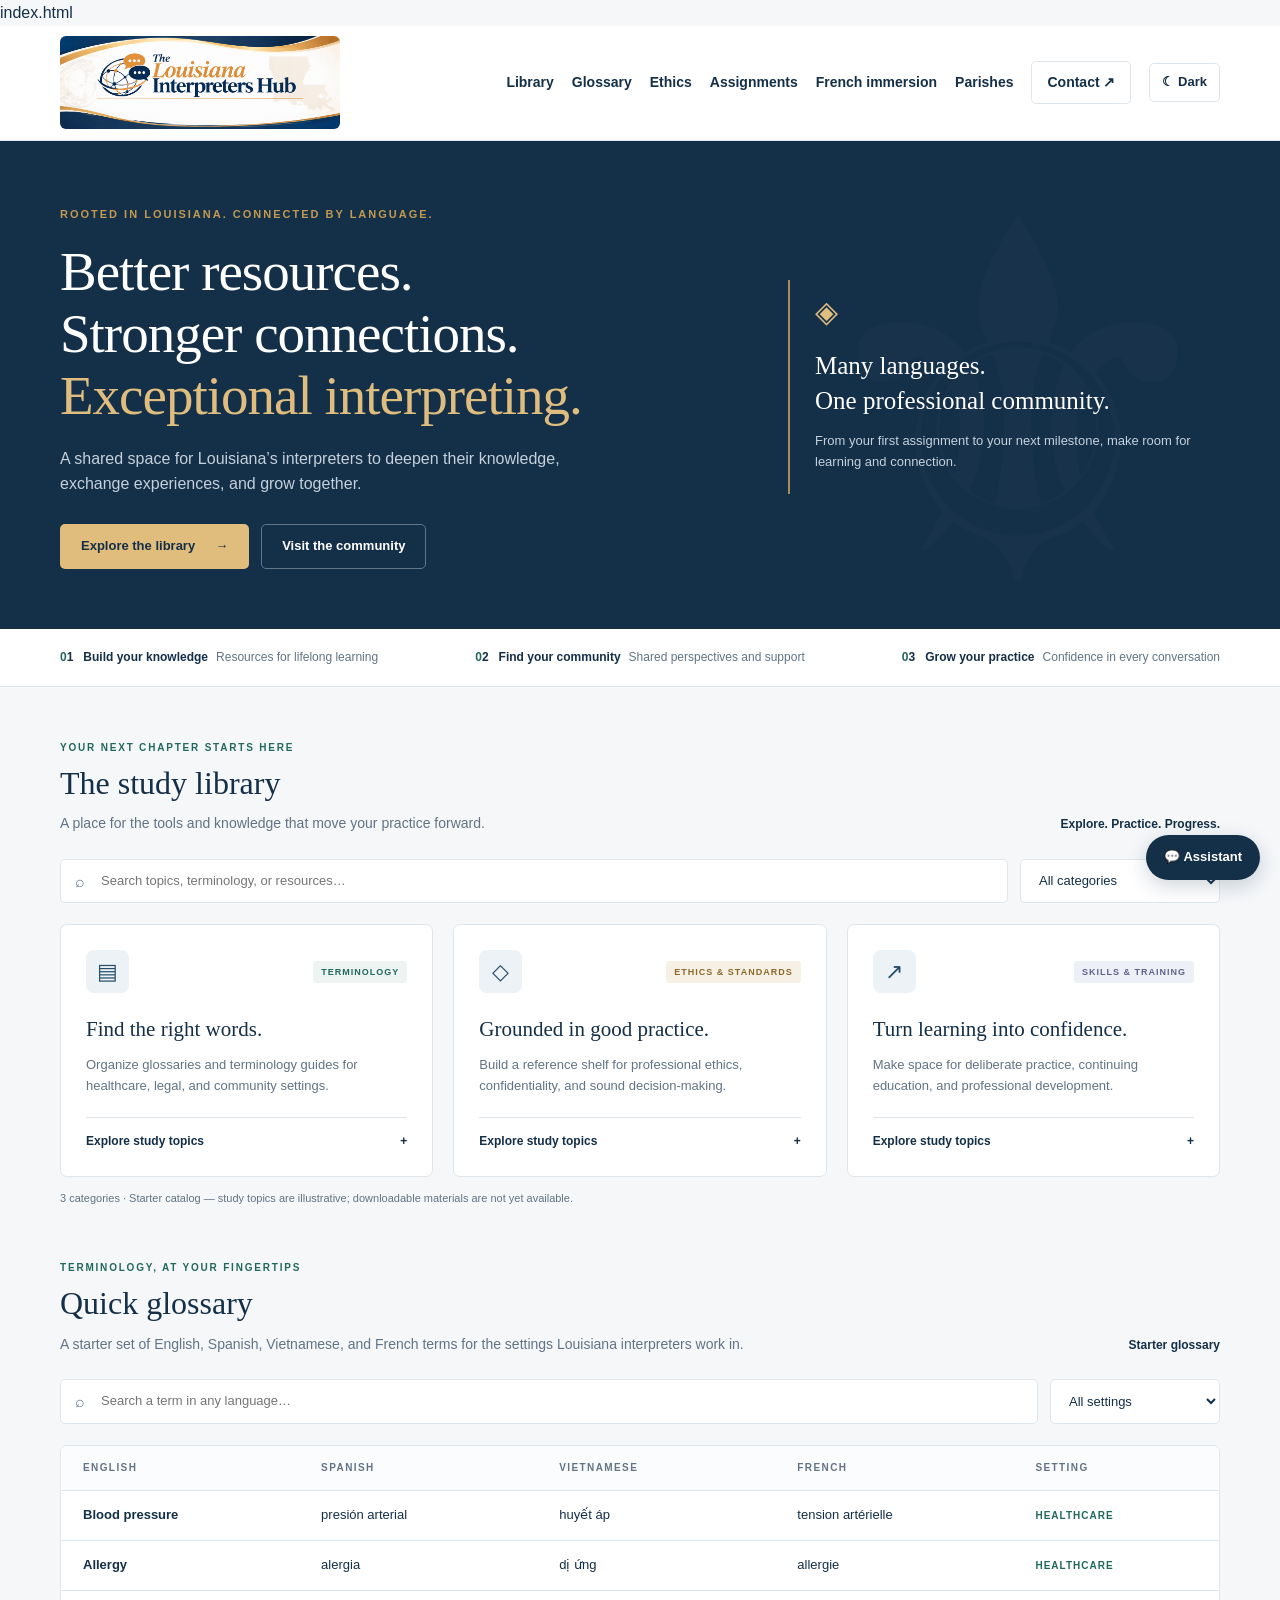
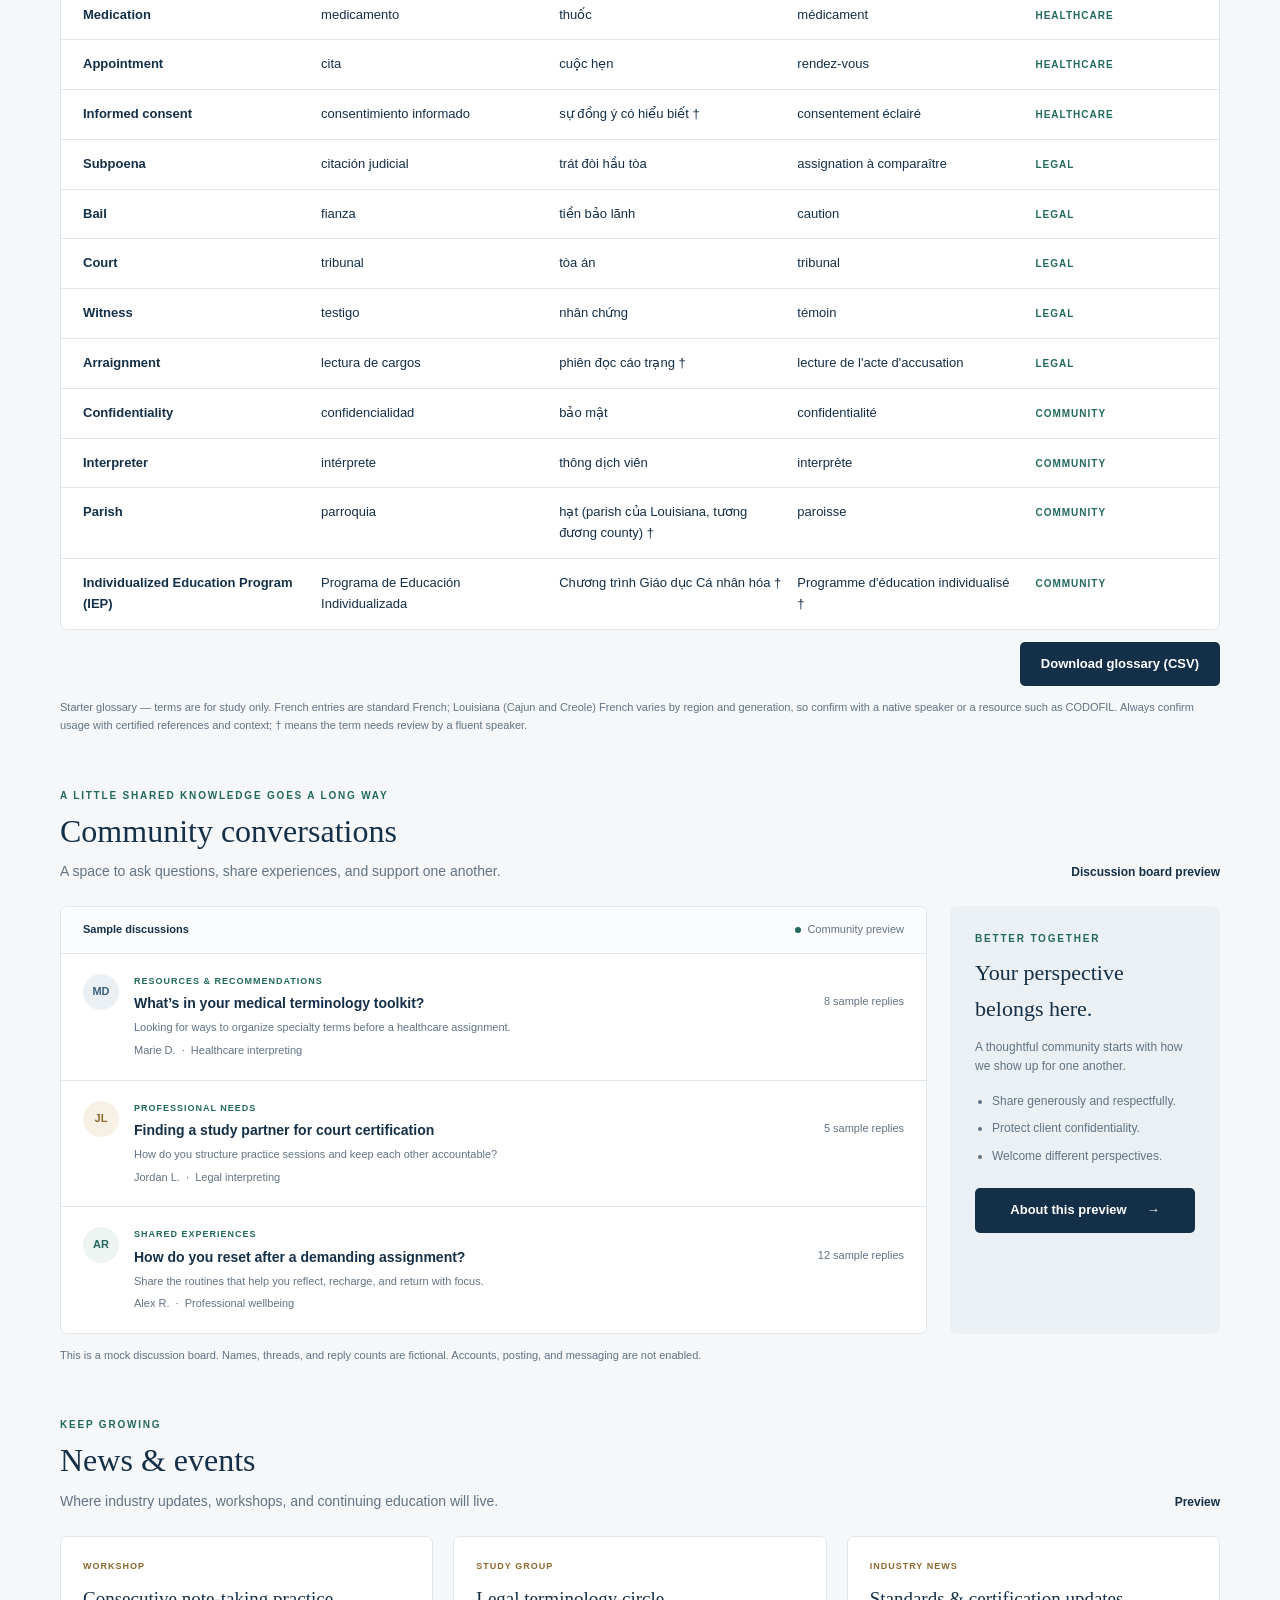
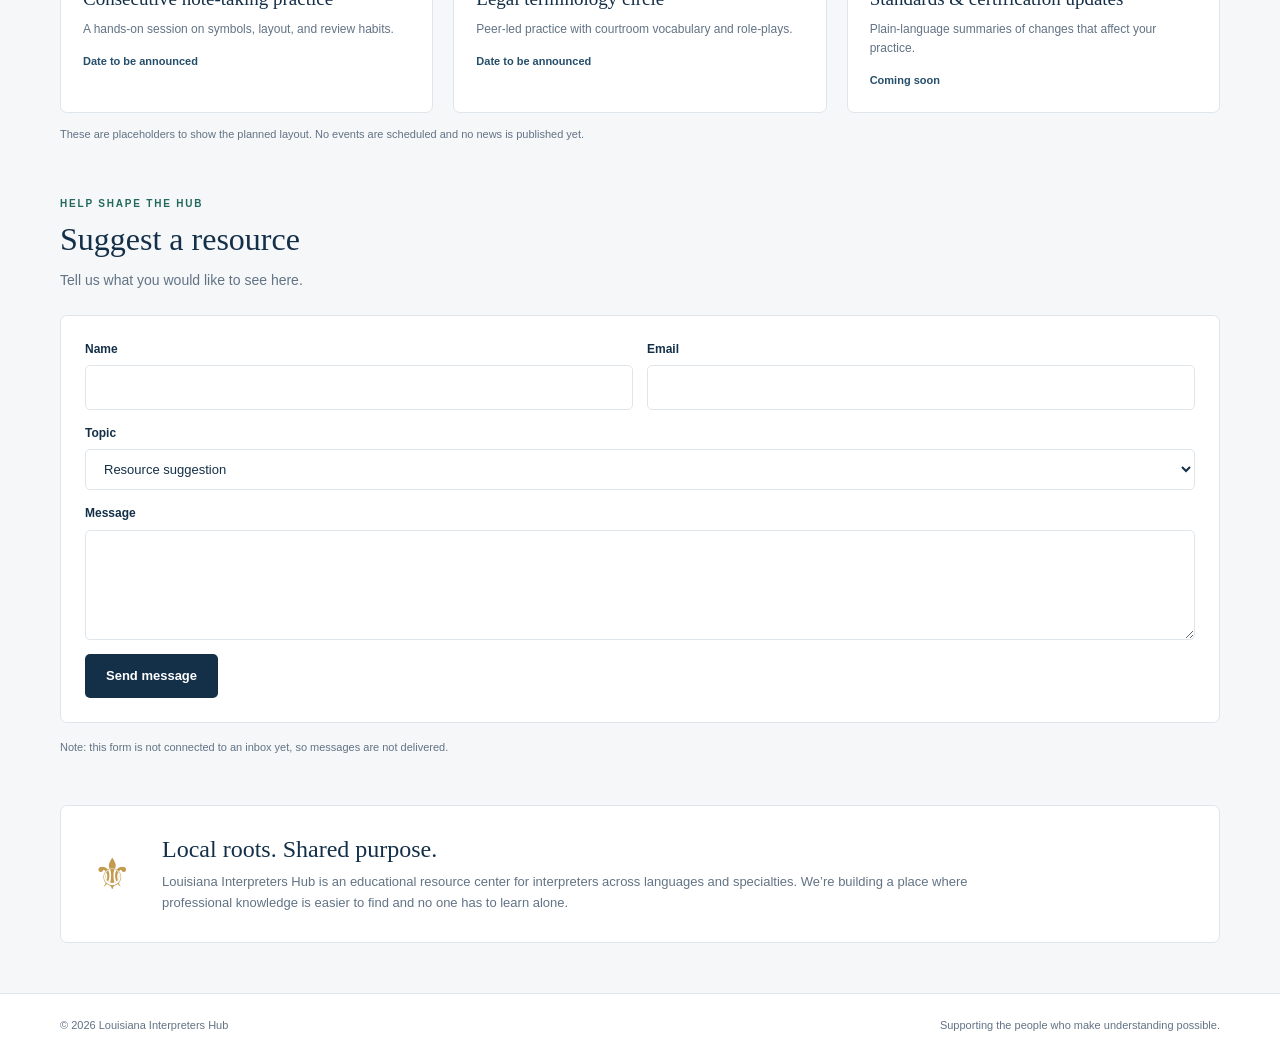
==== commit ac1d61af: "Add dark theme with toggle (follows system), theme-aware charts, tighter nav; README link at top Co-" ====
--- a/index.html
+++ b/index.html
@@ -6,11 +6,12 @@
 <meta name="viewport" content="width=device-width, initial-scale=1">
 <meta name="description" content="Louisiana Interpreters Hub: a shared space to study, connect, and grow in the interpreting profession.">
 <title>Louisiana Interpreters Hub</title>
+<script>try{var t=localStorage.getItem("hub-theme");if(t)document.documentElement.dataset.theme=t}catch(e){}</script>
 <link rel="stylesheet" href="assets/css/styles.css">
 </head>
 <body>
 <a class="skip" href="#main">Skip to content</a>
-<header><div class="wrap header-inner"><a href="#" class="brand" aria-label="Louisiana Interpreters Hub home"><img class="brand-logo" src="assets/img/louisiana-interpreters-hub-banner.png" alt="Louisiana Interpreters Hub" width="2170" height="725" fetchpriority="high"></a><button class="menu" aria-expanded="false" aria-controls="navigation">Menu ☰</button><nav id="navigation" aria-label="Main navigation"><a href="#library">Study library</a><a href="#glossary">Glossary</a><a href="ethics.html">Ethics</a><a href="workflow.html">Assignment guide</a><a href="french-immersion.html">French immersion</a><a href="parishes.html">Parish proposals</a><a href="#community">Community</a><a href="#contact" class="nav-cta">Contact ↗</a></nav></div></header>
+<header><div class="wrap header-inner"><a href="#" class="brand" aria-label="Louisiana Interpreters Hub home"><img class="brand-logo" src="assets/img/louisiana-interpreters-hub-banner.png" alt="Louisiana Interpreters Hub" width="2170" height="725" fetchpriority="high"></a><button class="menu" aria-expanded="false" aria-controls="navigation">Menu ☰</button><nav id="navigation" aria-label="Main navigation"><a href="#library">Library</a><a href="#glossary">Glossary</a><a href="ethics.html">Ethics</a><a href="workflow.html">Assignments</a><a href="french-immersion.html">French immersion</a><a href="parishes.html">Parishes</a><a href="#contact" class="nav-cta">Contact ↗</a></nav></div></header>
 <main id="main">
 <div class="hero"><div class="wrap hero-inner"><div><div class="eyebrow">Rooted in Louisiana. Connected by language.</div><h1>Better resources.<br>Stronger connections.<br><em>Exceptional interpreting.</em></h1><p>A shared space for Louisiana’s interpreters to deepen their knowledge, exchange experiences, and grow together.</p><div class="actions"><a href="#library" class="button gold">Explore the library <span aria-hidden="true">→</span></a><a href="#community" class="button outline">Visit the community</a></div></div><aside class="hero-note"><span class="symbol" aria-hidden="true">◈</span><h2>Many languages.<br>One professional community.</h2><p>From your first assignment to your next milestone, make room for learning and connection.</p></aside></div></div>
 <div class="values"><div class="wrap values-inner"><span><strong>01 &nbsp; Build your knowledge</strong>Resources for lifelong learning</span><span><strong>02 &nbsp; Find your community</strong>Shared perspectives and support</span><span><strong>03 &nbsp; Grow your practice</strong>Confidence in every conversation</span></div></div>
--- a/assets/css/styles.css
+++ b/assets/css/styles.css
@@ -1,16 +1,24 @@
-:root{--navy:#142f48;--blue:#244e6a;--muted:#627385;--line:#dfe6eb;--paper:#f5f7f9;--gold:#c29a50;--green:#22695d}*{box-sizing:border-box}html{scroll-behavior:smooth;scroll-padding-top:90px}body{margin:0;font-family:Arial,Helvetica,sans-serif;color:var(--navy);background:var(--paper);line-height:1.6}button,input,select{font:inherit}button,a,input,select{ -webkit-tap-highlight-color:transparent}a{color:inherit}button{cursor:pointer}a:focus-visible,button:focus-visible,input:focus-visible,select:focus-visible,summary:focus-visible{outline:3px solid var(--gold);outline-offset:4px}.wrap{width:min(1160px,calc(100% - 48px));margin:auto}.skip{position:absolute;top:-80px;background:white;padding:12px;z-index:10}.skip:focus{top:10px}header{background:#fff;border-bottom:1px solid var(--line)}.header-inner{display:flex;align-items:center;justify-content:space-between;gap:24px;min-height:90px}.brand{text-decoration:none;display:block;width:280px;max-width:calc(100% - 100px);flex-shrink:0}.brand-logo{display:block;width:100%;height:auto}.header-inner{min-height:114px;padding-top:10px;padding-bottom:10px}nav{display:flex;align-items:center;gap:20px}nav a{text-decoration:none;font-size:14px;font-weight:600}nav a:hover{color:#40758c}.nav-cta{border:1px solid var(--line);padding:9px 15px;border-radius:5px}.menu{display:none;background:white;border:1px solid var(--line);border-radius:5px;padding:8px 12px}.hero{background:var(--navy);color:white;position:relative;overflow:hidden}.hero:after{content:'⚜';position:absolute;right:3%;top:-105px;font-family:Georgia,serif;font-size:500px;color:#ffffff04;line-height:1.5;pointer-events:none}.hero-inner{position:relative;z-index:1;padding:65px 0 60px;display:grid;grid-template-columns:1.5fr 1fr;gap:80px;align-items:center}.eyebrow{font-size:11px;text-transform:uppercase;letter-spacing:2px;font-weight:bold;color:var(--gold)}h1{font-family:Georgia,serif;font-weight:400;font-size:clamp(36px,4.5vw,55px);line-height:1.13;letter-spacing:-1px;margin:18px 0}h1 em{color:#dfbd7f;font-style:normal}.hero p{color:#c4d1dc;font-size:16px;max-width:500px}.actions{display:flex;gap:12px;flex-wrap:wrap;margin-top:27px}.button{display:inline-flex;justify-content:center;align-items:center;gap:20px;text-decoration:none;padding:11px 20px;border-radius:5px;font-weight:bold;font-size:13px;border:1px solid transparent;background:var(--navy);color:white}.button.gold{background:#e0bd7c;color:var(--navy)}.button.outline{border-color:#63768a;background:transparent;color:white}.hero-note{border-left:2px solid #a98b58;padding:8px 0 8px 25px}.hero-note .symbol{font-size:30px;color:#dfbd7f}.hero-note h2{font-family:Georgia,serif;font-size:25px;font-weight:400;line-height:1.4;margin:12px 0}.hero-note p{font-size:13px}.values{background:white;border-bottom:1px solid var(--line)}.values-inner{display:flex;justify-content:space-between;gap:24px;padding:19px 0;font-size:12px;color:var(--muted)}.values strong{color:var(--navy);margin-right:8px}.values span::first-letter{color:var(--green)}section{padding:53px 0 0}.section-head{display:flex;justify-content:space-between;align-items:end;gap:20px;margin-bottom:24px}h2{font-family:Georgia,serif;font-size:32px;line-height:1.2;font-weight:400;margin:8px 0 10px}.section-head p{font-size:14px;color:var(--muted);margin:0}.section-label{font-size:10px;color:var(--green);font-weight:bold;letter-spacing:1.8px;text-transform:uppercase}.small-link{font-size:12px;text-decoration:none;font-weight:bold;white-space:nowrap}.library-tools{display:flex;gap:12px;margin-bottom:21px}.search{flex:1;position:relative}.search span{position:absolute;left:15px;top:10px;color:var(--muted)}input,select{border:1px solid var(--line);border-radius:5px;background:white;color:var(--navy);padding:11px 14px;font-size:13px}input{width:100%;padding-left:40px}select{min-width:200px}.cards{display:grid;grid-template-columns:repeat(3,1fr);gap:20px}.card{background:white;border:1px solid var(--line);border-radius:7px;padding:25px;display:flex;flex-direction:column;transition:box-shadow .2s}.card:hover{box-shadow:0 6px 20px #142f4809}.card-top{display:flex;align-items:center;justify-content:space-between}.icon{width:43px;height:43px;border-radius:8px;display:grid;place-items:center;background:#edf2f6;color:var(--blue);font-size:22px}.tag{font-size:9px;font-weight:bold;letter-spacing:1px;background:#edf4f1;color:var(--green);padding:4px 8px;border-radius:3px;text-transform:uppercase}.card:nth-child(2) .tag{background:#f7f1e5;color:#8c692b}.card:nth-child(3) .tag{background:#eef0f8;color:#62618d}.card h3{font-family:Georgia,serif;font-size:21px;font-weight:400;margin:20px 0 8px}.card p{font-size:13px;color:var(--muted);margin:0 0 20px}.card details{margin-top:auto;border-top:1px solid var(--line);padding-top:14px;font-size:12px}.card summary{font-weight:bold;cursor:pointer;list-style:none}.card summary:after{content:'+';float:right}.card details[open] summary:after{content:'−'}.card ul{padding-left:18px;color:var(--muted);margin-bottom:0}.card li{margin:8px 0}.notice{font-size:11px;color:var(--muted);margin:13px 0 0}.community-grid{display:grid;grid-template-columns:minmax(0,1fr) 270px;gap:23px}.board{border:1px solid var(--line);border-radius:7px;background:white;overflow:hidden}.board-head{display:flex;justify-content:space-between;align-items:center;padding:14px 22px;background:#fbfcfd;border-bottom:1px solid var(--line);font-size:11px}.live{display:flex;align-items:center;gap:6px;color:var(--muted)}.dot{width:6px;height:6px;border-radius:50%;background:var(--green)}.thread{padding:20px 22px;border-bottom:1px solid var(--line);display:flex;gap:15px}.thread:last-child{border-bottom:0}.avatar{flex-shrink:0;width:36px;height:36px;background:#eaf0f4;color:#3c617b;border-radius:50%;display:grid;place-items:center;font-size:11px;font-weight:bold}.thread:nth-child(3) .avatar{background:#f4eee3;color:#8b6d36}.thread:nth-child(4) .avatar{background:#e9f1ed;color:#417464}.thread-content{flex:1}.topic{font-size:9px;text-transform:uppercase;letter-spacing:1px;color:var(--green);font-weight:bold}.thread h3{font-size:14px;line-height:1.5;margin:5px 0}.thread p{font-size:11px;color:var(--muted);margin:5px 0 0}.reply{float:right;font-size:11px;color:var(--muted);font-weight:normal;margin-left:10px}.side{background:#eaf0f3;border-radius:7px;padding:25px}.side h3{font-family:Georgia,serif;font-size:22px;font-weight:400;margin:8px 0 12px}.side p,.side li{font-size:12px;color:var(--muted)}.side ul{padding-left:17px;margin:16px 0 22px}.side li{margin:8px 0}.side .button{width:100%}.about{margin-top:48px;padding:29px 32px;background:#fff;border:1px solid var(--line);border-radius:7px;display:flex;gap:30px;align-items:center}.about h2{font-size:24px;margin:0 0 8px}.about p{font-size:13px;color:var(--muted);margin:0;max-width:820px}.about .symbol{color:var(--gold);font-size:43px}footer{margin-top:50px;border-top:1px solid var(--line);padding:23px 0;background:white}.footer-inner{display:flex;justify-content:space-between;gap:15px;color:var(--muted);font-size:11px}.empty{grid-column:1/-1;padding:25px;background:white;border:1px solid var(--line);border-radius:5px}[hidden]{display:none!important}@media(max-width:850px){.header-inner{flex-wrap:wrap;gap:0}.menu{display:block}nav{display:none;width:100%;padding:15px 0 10px;gap:22px;flex-wrap:wrap}nav.open{display:flex}.hero-inner{gap:35px;grid-template-columns:1.6fr 1fr}.community-grid{grid-template-columns:1fr}.side{display:none}.cards{gap:12px}.card{padding:19px}.values-inner{font-size:11px}.values strong{display:block}}@media(max-width:600px){.wrap{width:calc(100% - 32px)}.header-inner{min-height:96px;flex-wrap:wrap;gap:0}.brand{width:220px}.menu{display:block}nav{display:none;width:100%;padding:15px 0 20px;gap:22px;flex-wrap:wrap}nav.open{display:flex}.hero-inner{display:block;padding:42px 0}.hero-note{display:none}.hero p{font-size:14px}.values-inner{gap:14px;padding:16px 0}.values strong{font-size:11px}.values span{font-size:10px}.cards{grid-template-columns:1fr}.library-tools{flex-direction:column}select{width:100%}.section-head{align-items:start}.section-head .small-link{display:none}section{padding-top:38px}h2{font-size:29px}.thread{padding:18px 15px;gap:11px}.reply{float:none;display:block;margin:4px 0 0}.about{padding:23px;gap:18px;margin-top:35px}.footer-inner{flex-direction:column;gap:5px}.board-head{padding:13px 15px}}
-.gloss-tools{display:flex;gap:12px;margin-bottom:21px}.gloss-tools select{min-width:170px}.gloss-table{background:white;border:1px solid var(--line);border-radius:7px;overflow:hidden}.gloss-row{display:grid;grid-template-columns:1.1fr 1.1fr 1.1fr 1.1fr .8fr;gap:16px;padding:14px 22px;border-bottom:1px solid var(--line);font-size:13px;align-items:baseline}.gloss-row:last-child{border-bottom:0}.gloss-row.head{background:#fbfcfd;font-size:10px;font-weight:bold;letter-spacing:1.4px;text-transform:uppercase;color:var(--muted)}.gloss-row .en{font-weight:bold}.gloss-row .dom{font-size:10px;font-weight:bold;letter-spacing:1px;text-transform:uppercase;color:var(--green)}.events{display:grid;grid-template-columns:repeat(3,1fr);gap:20px}.event{background:white;border:1px solid var(--line);border-radius:7px;padding:22px}.event .kind{font-size:9px;font-weight:bold;letter-spacing:1px;text-transform:uppercase;color:#8c692b}.event h3{font-family:Georgia,serif;font-size:19px;font-weight:400;margin:10px 0 6px}.event p{font-size:12px;color:var(--muted);margin:0}.event .when{margin-top:14px;font-size:11px;font-weight:bold;color:var(--blue)}@media(max-width:850px){.events{grid-template-columns:1fr}.gloss-row{grid-template-columns:1fr 1fr;gap:6px 16px}.gloss-row.head{display:none}.gloss-row .dom{grid-column:1/-1}}@media(max-width:600px){.gloss-tools{flex-direction:column}.gloss-tools select{width:100%}.gloss-row{padding:14px 15px}}
+:root{color-scheme:light;--navy:#142f48;--blue:#244e6a;--muted:#627385;--line:#dfe6eb;--paper:#f5f7f9;--gold:#c29a50;--green:#22695d;--ink:#142f48;--card:#fff;--card-alt:#fbfcfd;--chip:#edf2f6;--side:#eaf0f3;--avatar:#eaf0f4;--tag-g:#edf4f1;--tag-y:#f7f1e5;--tag-p:#eef0f8;--tag-n:#eef0f4;--t-blue:#3c617b;--t-gold:#8c692b;--t-purple:#62618d;--btn:#142f48}*{box-sizing:border-box}html{scroll-behavior:smooth;scroll-padding-top:90px}body{margin:0;font-family:Arial,Helvetica,sans-serif;color:var(--ink);background:var(--paper);line-height:1.6}button,input,select{font:inherit}button,a,input,select{ -webkit-tap-highlight-color:transparent}a{color:inherit}button{cursor:pointer}a:focus-visible,button:focus-visible,input:focus-visible,select:focus-visible,summary:focus-visible{outline:3px solid var(--gold);outline-offset:4px}.wrap{width:min(1160px,calc(100% - 48px));margin:auto}.skip{position:absolute;top:-80px;background:var(--card);padding:12px;z-index:10}.skip:focus{top:10px}header{background:var(--card);border-bottom:1px solid var(--line)}.header-inner{display:flex;align-items:center;justify-content:space-between;gap:24px;min-height:90px}.brand{text-decoration:none;display:block;width:280px;max-width:calc(100% - 100px);flex-shrink:0}.brand-logo{display:block;width:100%;height:auto}.header-inner{min-height:114px;padding-top:10px;padding-bottom:10px}nav{display:flex;align-items:center;gap:20px}nav a{text-decoration:none;font-size:14px;font-weight:600}nav a:hover{color:var(--t-blue)}.nav-cta{border:1px solid var(--line);padding:9px 15px;border-radius:5px}.menu{display:none;background:var(--card);border:1px solid var(--line);border-radius:5px;padding:8px 12px}.hero{background:var(--navy);color:white;position:relative;overflow:hidden}.hero:after{content:'⚜';position:absolute;right:3%;top:-105px;font-family:Georgia,serif;font-size:500px;color:#ffffff04;line-height:1.5;pointer-events:none}.hero-inner{position:relative;z-index:1;padding:65px 0 60px;display:grid;grid-template-columns:1.5fr 1fr;gap:80px;align-items:center}.eyebrow{font-size:11px;text-transform:uppercase;letter-spacing:2px;font-weight:bold;color:var(--gold)}h1{font-family:Georgia,serif;font-weight:400;font-size:clamp(36px,4.5vw,55px);line-height:1.13;letter-spacing:-1px;margin:18px 0}h1 em{color:#dfbd7f;font-style:normal}.hero p{color:#c4d1dc;font-size:16px;max-width:500px}.actions{display:flex;gap:12px;flex-wrap:wrap;margin-top:27px}.button{display:inline-flex;justify-content:center;align-items:center;gap:20px;text-decoration:none;padding:11px 20px;border-radius:5px;font-weight:bold;font-size:13px;border:1px solid transparent;background:var(--btn);color:white}.button.gold{background:#e0bd7c;color:#142f48}.button.outline{border-color:#63768a;background:transparent;color:white}.hero-note{border-left:2px solid #a98b58;padding:8px 0 8px 25px}.hero-note .symbol{font-size:30px;color:#dfbd7f}.hero-note h2{font-family:Georgia,serif;font-size:25px;font-weight:400;line-height:1.4;margin:12px 0}.hero-note p{font-size:13px}.values{background:var(--card);border-bottom:1px solid var(--line)}.values-inner{display:flex;justify-content:space-between;gap:24px;padding:19px 0;font-size:12px;color:var(--muted)}.values strong{color:var(--ink);margin-right:8px}.values span::first-letter{color:var(--green)}section{padding:53px 0 0}.section-head{display:flex;justify-content:space-between;align-items:end;gap:20px;margin-bottom:24px}h2{font-family:Georgia,serif;font-size:32px;line-height:1.2;font-weight:400;margin:8px 0 10px}.section-head p{font-size:14px;color:var(--muted);margin:0}.section-label{font-size:10px;color:var(--green);font-weight:bold;letter-spacing:1.8px;text-transform:uppercase}.small-link{font-size:12px;text-decoration:none;font-weight:bold;white-space:nowrap}.library-tools{display:flex;gap:12px;margin-bottom:21px}.search{flex:1;position:relative}.search span{position:absolute;left:15px;top:10px;color:var(--muted)}input,select{border:1px solid var(--line);border-radius:5px;background:var(--card);color:var(--ink);padding:11px 14px;font-size:13px}input{width:100%;padding-left:40px}select{min-width:200px}.cards{display:grid;grid-template-columns:repeat(3,1fr);gap:20px}.card{background:var(--card);border:1px solid var(--line);border-radius:7px;padding:25px;display:flex;flex-direction:column;transition:box-shadow .2s}.card:hover{box-shadow:0 6px 20px #142f4809}.card-top{display:flex;align-items:center;justify-content:space-between}.icon{width:43px;height:43px;border-radius:8px;display:grid;place-items:center;background:var(--chip);color:var(--blue);font-size:22px}.tag{font-size:9px;font-weight:bold;letter-spacing:1px;background:var(--tag-g);color:var(--green);padding:4px 8px;border-radius:3px;text-transform:uppercase}.card:nth-child(2) .tag{background:var(--tag-y);color:var(--t-gold)}.card:nth-child(3) .tag{background:var(--tag-p);color:var(--t-purple)}.card h3{font-family:Georgia,serif;font-size:21px;font-weight:400;margin:20px 0 8px}.card p{font-size:13px;color:var(--muted);margin:0 0 20px}.card details{margin-top:auto;border-top:1px solid var(--line);padding-top:14px;font-size:12px}.card summary{font-weight:bold;cursor:pointer;list-style:none}.card summary:after{content:'+';float:right}.card details[open] summary:after{content:'−'}.card ul{padding-left:18px;color:var(--muted);margin-bottom:0}.card li{margin:8px 0}.notice{font-size:11px;color:var(--muted);margin:13px 0 0}.community-grid{display:grid;grid-template-columns:minmax(0,1fr) 270px;gap:23px}.board{border:1px solid var(--line);border-radius:7px;background:var(--card);overflow:hidden}.board-head{display:flex;justify-content:space-between;align-items:center;padding:14px 22px;background:var(--card-alt);border-bottom:1px solid var(--line);font-size:11px}.live{display:flex;align-items:center;gap:6px;color:var(--muted)}.dot{width:6px;height:6px;border-radius:50%;background:var(--green)}.thread{padding:20px 22px;border-bottom:1px solid var(--line);display:flex;gap:15px}.thread:last-child{border-bottom:0}.avatar{flex-shrink:0;width:36px;height:36px;background:var(--avatar);color:var(--t-blue);border-radius:50%;display:grid;place-items:center;font-size:11px;font-weight:bold}.thread:nth-child(3) .avatar{background:var(--tag-y);color:var(--t-gold)}.thread:nth-child(4) .avatar{background:var(--tag-g);color:var(--green)}.thread-content{flex:1}.topic{font-size:9px;text-transform:uppercase;letter-spacing:1px;color:var(--green);font-weight:bold}.thread h3{font-size:14px;line-height:1.5;margin:5px 0}.thread p{font-size:11px;color:var(--muted);margin:5px 0 0}.reply{float:right;font-size:11px;color:var(--muted);font-weight:normal;margin-left:10px}.side{background:var(--side);border-radius:7px;padding:25px}.side h3{font-family:Georgia,serif;font-size:22px;font-weight:400;margin:8px 0 12px}.side p,.side li{font-size:12px;color:var(--muted)}.side ul{padding-left:17px;margin:16px 0 22px}.side li{margin:8px 0}.side .button{width:100%}.about{margin-top:48px;padding:29px 32px;background:var(--card);border:1px solid var(--line);border-radius:7px;display:flex;gap:30px;align-items:center}.about h2{font-size:24px;margin:0 0 8px}.about p{font-size:13px;color:var(--muted);margin:0;max-width:820px}.about .symbol{color:var(--gold);font-size:43px}footer{margin-top:50px;border-top:1px solid var(--line);padding:23px 0;background:var(--card)}.footer-inner{display:flex;justify-content:space-between;gap:15px;color:var(--muted);font-size:11px}.empty{grid-column:1/-1;padding:25px;background:var(--card);border:1px solid var(--line);border-radius:5px}[hidden]{display:none!important}@media(max-width:850px){.header-inner{flex-wrap:wrap;gap:0}.menu{display:block}nav{display:none;width:100%;padding:15px 0 10px;gap:22px;flex-wrap:wrap}nav.open{display:flex}.hero-inner{gap:35px;grid-template-columns:1.6fr 1fr}.community-grid{grid-template-columns:1fr}.side{display:none}.cards{gap:12px}.card{padding:19px}.values-inner{font-size:11px}.values strong{display:block}}@media(max-width:600px){.wrap{width:calc(100% - 32px)}.header-inner{min-height:96px;flex-wrap:wrap;gap:0}.brand{width:220px}.menu{display:block}nav{display:none;width:100%;padding:15px 0 20px;gap:22px;flex-wrap:wrap}nav.open{display:flex}.hero-inner{display:block;padding:42px 0}.hero-note{display:none}.hero p{font-size:14px}.values-inner{gap:14px;padding:16px 0}.values strong{font-size:11px}.values span{font-size:10px}.cards{grid-template-columns:1fr}.library-tools{flex-direction:column}select{width:100%}.section-head{align-items:start}.section-head .small-link{display:none}section{padding-top:38px}h2{font-size:29px}.thread{padding:18px 15px;gap:11px}.reply{float:none;display:block;margin:4px 0 0}.about{padding:23px;gap:18px;margin-top:35px}.footer-inner{flex-direction:column;gap:5px}.board-head{padding:13px 15px}}
+.gloss-tools{display:flex;gap:12px;margin-bottom:21px}.gloss-tools select{min-width:170px}.gloss-table{background:var(--card);border:1px solid var(--line);border-radius:7px;overflow:hidden}.gloss-row{display:grid;grid-template-columns:1.1fr 1.1fr 1.1fr 1.1fr .8fr;gap:16px;padding:14px 22px;border-bottom:1px solid var(--line);font-size:13px;align-items:baseline}.gloss-row:last-child{border-bottom:0}.gloss-row.head{background:var(--card-alt);font-size:10px;font-weight:bold;letter-spacing:1.4px;text-transform:uppercase;color:var(--muted)}.gloss-row .en{font-weight:bold}.gloss-row .dom{font-size:10px;font-weight:bold;letter-spacing:1px;text-transform:uppercase;color:var(--green)}.events{display:grid;grid-template-columns:repeat(3,1fr);gap:20px}.event{background:var(--card);border:1px solid var(--line);border-radius:7px;padding:22px}.event .kind{font-size:9px;font-weight:bold;letter-spacing:1px;text-transform:uppercase;color:var(--t-gold)}.event h3{font-family:Georgia,serif;font-size:19px;font-weight:400;margin:10px 0 6px}.event p{font-size:12px;color:var(--muted);margin:0}.event .when{margin-top:14px;font-size:11px;font-weight:bold;color:var(--blue)}@media(max-width:850px){.events{grid-template-columns:1fr}.gloss-row{grid-template-columns:1fr 1fr;gap:6px 16px}.gloss-row.head{display:none}.gloss-row .dom{grid-column:1/-1}}@media(max-width:600px){.gloss-tools{flex-direction:column}.gloss-tools select{width:100%}.gloss-row{padding:14px 15px}}
 .page-hero{background:var(--navy);color:white}.page-hero .wrap{padding:48px 0 44px}.page-hero h1{font-size:clamp(32px,4vw,46px);margin:12px 0}.page-hero p{color:#c4d1dc;max-width:640px;margin:0}.crumb{font-size:12px;color:#c4d1dc;text-decoration:none}.crumb:hover{color:white}
 .prose{max-width:760px}.prose p,.prose li{font-size:14px;color:var(--muted)}.prose h3{font-family:Georgia,serif;font-size:21px;font-weight:400;margin:28px 0 8px}
-.principles{display:grid;grid-template-columns:repeat(2,1fr);gap:20px}.principle{background:white;border:1px solid var(--line);border-radius:7px;padding:22px}.principle h3{font-family:Georgia,serif;font-size:19px;font-weight:400;margin:0 0 8px}.principle p{font-size:13px;color:var(--muted);margin:0}
-.chart{background:white;border:1px solid var(--line);border-radius:7px;padding:20px;margin:0 0 12px;overflow-x:auto;text-align:center}.chart .mermaid{min-height:80px;font-size:13px}.chart-note{font-size:12px;color:var(--muted);margin:0 0 20px}.chart-alt{margin:0 0 24px;font-size:12px}.chart-alt summary{font-weight:bold;cursor:pointer}.chart-alt ol,.chart-alt ul{color:var(--muted);padding-left:20px}
-.checklist{list-style:none;padding:0;margin:0;background:white;border:1px solid var(--line);border-radius:7px}.checklist li{padding:13px 20px;border-bottom:1px solid var(--line);font-size:14px}.checklist li:last-child{border-bottom:0}.checklist label{display:flex;gap:12px;align-items:flex-start;cursor:pointer}.checklist input{width:18px;height:18px;padding:0;margin-top:3px;accent-color:var(--green)}
-.row-actions{display:flex;gap:12px;flex-wrap:wrap;margin:16px 0 0}.button.dark{background:var(--navy);color:white}.button.ghost{background:white;border-color:var(--line);color:var(--navy)}
+.principles{display:grid;grid-template-columns:repeat(2,1fr);gap:20px}.principle{background:var(--card);border:1px solid var(--line);border-radius:7px;padding:22px}.principle h3{font-family:Georgia,serif;font-size:19px;font-weight:400;margin:0 0 8px}.principle p{font-size:13px;color:var(--muted);margin:0}
+.chart{background:var(--card);border:1px solid var(--line);border-radius:7px;padding:20px;margin:0 0 12px;overflow-x:auto;text-align:center}.chart .mermaid{min-height:80px;font-size:13px}.chart-note{font-size:12px;color:var(--muted);margin:0 0 20px}.chart-alt{margin:0 0 24px;font-size:12px}.chart-alt summary{font-weight:bold;cursor:pointer}.chart-alt ol,.chart-alt ul{color:var(--muted);padding-left:20px}
+.checklist{list-style:none;padding:0;margin:0;background:var(--card);border:1px solid var(--line);border-radius:7px}.checklist li{padding:13px 20px;border-bottom:1px solid var(--line);font-size:14px}.checklist li:last-child{border-bottom:0}.checklist label{display:flex;gap:12px;align-items:flex-start;cursor:pointer}.checklist input{width:18px;height:18px;padding:0;margin-top:3px;accent-color:var(--green)}
+.row-actions{display:flex;gap:12px;flex-wrap:wrap;margin:16px 0 0}.button.dark{background:var(--btn);color:white}.button.ghost{background:var(--card);border-color:var(--line);color:var(--ink)}
 .gloss-actions{display:flex;justify-content:flex-end;margin-top:12px}
-.contact-form{display:grid;grid-template-columns:1fr 1fr;gap:14px;background:white;border:1px solid var(--line);border-radius:7px;padding:24px}.contact-form label{display:flex;flex-direction:column;gap:6px;font-size:12px;font-weight:bold}.contact-form label.full{grid-column:1/-1}.contact-form input,.contact-form select,.contact-form textarea{padding:11px 14px;width:100%;font-weight:normal}.contact-form textarea{border:1px solid var(--line);border-radius:5px;font:inherit;font-size:13px;min-height:110px;resize:vertical;color:var(--navy)}.contact-form .button{justify-self:start}
-.asst{position:fixed;right:20px;bottom:20px;z-index:20}.asst-fab{background:var(--navy);color:white;border:0;border-radius:999px;padding:12px 18px;font-weight:bold;font-size:13px;box-shadow:0 6px 20px #142f4833}.asst-panel{position:absolute;right:0;bottom:56px;width:360px;max-width:calc(100vw - 32px);background:white;border:1px solid var(--line);border-radius:10px;box-shadow:0 12px 36px #142f4830;display:flex;flex-direction:column;overflow:hidden}.asst-head{display:flex;justify-content:space-between;align-items:center;background:var(--navy);color:white;padding:12px 16px;font-size:14px}.asst-x{background:none;border:0;color:white;font-size:22px;line-height:1}.asst-log{height:300px;overflow-y:auto;padding:14px;display:flex;flex-direction:column;gap:10px;background:var(--paper)}.asst-msg{max-width:88%;padding:9px 12px;border-radius:10px;font-size:13px;line-height:1.5}.asst-msg.bot{background:white;border:1px solid var(--line);align-self:flex-start}.asst-msg.me{background:var(--blue);color:white;align-self:flex-end}.asst-msg a{color:var(--green);font-weight:bold}.asst-chips{display:flex;gap:6px;flex-wrap:wrap;padding:8px 12px;border-top:1px solid var(--line)}.asst-chips button{background:#edf2f6;border:0;border-radius:999px;padding:5px 11px;font-size:11px;color:var(--navy)}.asst-form{display:flex;gap:8px;padding:10px 12px;border-top:1px solid var(--line)}.asst-form input{padding-left:14px}
+.contact-form{display:grid;grid-template-columns:1fr 1fr;gap:14px;background:var(--card);border:1px solid var(--line);border-radius:7px;padding:24px}.contact-form label{display:flex;flex-direction:column;gap:6px;font-size:12px;font-weight:bold}.contact-form label.full{grid-column:1/-1}.contact-form input,.contact-form select,.contact-form textarea{padding:11px 14px;width:100%;font-weight:normal}.contact-form textarea{border:1px solid var(--line);border-radius:5px;font:inherit;font-size:13px;min-height:110px;resize:vertical;color:var(--ink)}.contact-form .button{justify-self:start}
+.asst{position:fixed;right:20px;bottom:20px;z-index:20}.asst-fab{background:var(--btn);color:white;border:0;border-radius:999px;padding:12px 18px;font-weight:bold;font-size:13px;box-shadow:0 6px 20px #142f4833}.asst-panel{position:absolute;right:0;bottom:56px;width:360px;max-width:calc(100vw - 32px);background:var(--card);border:1px solid var(--line);border-radius:10px;box-shadow:0 12px 36px #142f4830;display:flex;flex-direction:column;overflow:hidden}.asst-head{display:flex;justify-content:space-between;align-items:center;background:var(--navy);color:white;padding:12px 16px;font-size:14px}.asst-x{background:none;border:0;color:white;font-size:22px;line-height:1}.asst-log{height:300px;overflow-y:auto;padding:14px;display:flex;flex-direction:column;gap:10px;background:var(--paper)}.asst-msg{max-width:88%;padding:9px 12px;border-radius:10px;font-size:13px;line-height:1.5}.asst-msg.bot{background:var(--card);border:1px solid var(--line);align-self:flex-start}.asst-msg.me{background:var(--btn);color:white;align-self:flex-end}.asst-msg a{color:var(--green);font-weight:bold}.asst-chips{display:flex;gap:6px;flex-wrap:wrap;padding:8px 12px;border-top:1px solid var(--line)}.asst-chips button{background:var(--chip);border:0;border-radius:999px;padding:5px 11px;font-size:11px;color:var(--ink)}.asst-form{display:flex;gap:8px;padding:10px 12px;border-top:1px solid var(--line)}.asst-form input{padding-left:14px}
 @media(max-width:850px){.principles{grid-template-columns:1fr}}
 @media(max-width:600px){.contact-form{grid-template-columns:1fr}.asst{right:12px;bottom:12px}}
-@media print{header,footer,.asst,.page-hero .crumb,.row-actions,.skip{display:none!important}body{background:white}.page-hero{background:none;color:var(--navy)}.page-hero p{color:var(--muted)}.checklist{border-color:#999}}
-.sr-only{position:absolute;width:1px;height:1px;overflow:hidden;clip:rect(0 0 0 0);white-space:nowrap}.table-scroll{overflow-x:auto;background:white;border:1px solid var(--line);border-radius:7px}.tbl{width:100%;border-collapse:collapse;font-size:13px;min-width:640px}.tbl th,.tbl td{text-align:left;padding:12px 16px;border-bottom:1px solid var(--line);vertical-align:top}.tbl thead th{background:#fbfcfd;font-size:10px;letter-spacing:1.4px;text-transform:uppercase;color:var(--muted)}.tbl tbody th{font-weight:bold}.tbl tr:last-child th,.tbl tr:last-child td{border-bottom:0}.badge{display:inline-block;font-size:9px;font-weight:bold;letter-spacing:.8px;text-transform:uppercase;padding:3px 7px;border-radius:3px;white-space:nowrap}.badge.ok{background:#edf4f1;color:var(--green)}.badge.rep{background:#f7f1e5;color:#8c692b}
-.badge.unk{background:#eef0f4;color:#627385}.contact-form .opts{grid-column:1/-1;border:1px solid var(--line);border-radius:5px;padding:10px 14px;display:flex;flex-wrap:wrap;gap:6px 22px;margin:0}.contact-form .opts legend{font-size:12px;font-weight:bold;padding:0 6px}.contact-form .opts label{flex-direction:row;align-items:center;gap:8px;font-weight:normal;font-size:13px}.contact-form .opts input{width:auto;padding:0;accent-color:var(--green)}.contact-form .row-actions{grid-column:1/-1;margin:4px 0 0}.out-label{display:block;font-size:12px;font-weight:bold;margin:20px 0 6px}.draft{width:100%;border:1px solid var(--line);border-radius:7px;background:white;color:var(--navy);padding:16px;font:12px/1.55 Consolas,Menlo,monospace;resize:vertical}.section-head .button{flex-shrink:0}
+@media print{header,footer,.asst,.page-hero .crumb,.row-actions,.skip{display:none!important}body{background:var(--card)}.page-hero{background:none;color:var(--ink)}.page-hero p{color:var(--muted)}.checklist{border-color:#999}}
+.sr-only{position:absolute;width:1px;height:1px;overflow:hidden;clip:rect(0 0 0 0);white-space:nowrap}.table-scroll{overflow-x:auto;background:var(--card);border:1px solid var(--line);border-radius:7px}.tbl{width:100%;border-collapse:collapse;font-size:13px;min-width:640px}.tbl th,.tbl td{text-align:left;padding:12px 16px;border-bottom:1px solid var(--line);vertical-align:top}.tbl thead th{background:var(--card-alt);font-size:10px;letter-spacing:1.4px;text-transform:uppercase;color:var(--muted)}.tbl tbody th{font-weight:bold}.tbl tr:last-child th,.tbl tr:last-child td{border-bottom:0}.badge{display:inline-block;font-size:9px;font-weight:bold;letter-spacing:.8px;text-transform:uppercase;padding:3px 7px;border-radius:3px;white-space:nowrap}.badge.ok{background:var(--tag-g);color:var(--green)}.badge.rep{background:var(--tag-y);color:var(--t-gold)}
+.badge.unk{background:var(--tag-n);color:#627385}.contact-form .opts{grid-column:1/-1;border:1px solid var(--line);border-radius:5px;padding:10px 14px;display:flex;flex-wrap:wrap;gap:6px 22px;margin:0}.contact-form .opts legend{font-size:12px;font-weight:bold;padding:0 6px}.contact-form .opts label{flex-direction:row;align-items:center;gap:8px;font-weight:normal;font-size:13px}.contact-form .opts input{width:auto;padding:0;accent-color:var(--green)}.contact-form .row-actions{grid-column:1/-1;margin:4px 0 0}.out-label{display:block;font-size:12px;font-weight:bold;margin:20px 0 6px}.draft{width:100%;border:1px solid var(--line);border-radius:7px;background:var(--card);color:var(--ink);padding:16px;font:12px/1.55 Consolas,Menlo,monospace;resize:vertical}.section-head .button{flex-shrink:0}
+
+:root[data-theme=dark]{color-scheme:dark;--navy:#12263a;--blue:#7fb0d3;--muted:#9aabbb;--line:#2b3a49;--paper:#0e151d;--gold:#d2ad66;--green:#5cc4ab;--ink:#e3e9ef;--card:#16202b;--card-alt:#1a2531;--chip:#22313f;--side:#1a2733;--avatar:#243546;--tag-g:#1c3a34;--tag-y:#3a321f;--tag-p:#2a2c4a;--tag-n:#26323f;--t-blue:#8fbbdc;--t-gold:#e0bd7c;--t-purple:#aeb0e8;--btn:#2d6a93}
+@media(prefers-color-scheme:dark){:root:not([data-theme=light]){color-scheme:dark;--navy:#12263a;--blue:#7fb0d3;--muted:#9aabbb;--line:#2b3a49;--paper:#0e151d;--gold:#d2ad66;--green:#5cc4ab;--ink:#e3e9ef;--card:#16202b;--card-alt:#1a2531;--chip:#22313f;--side:#1a2733;--avatar:#243546;--tag-g:#1c3a34;--tag-y:#3a321f;--tag-p:#2a2c4a;--tag-n:#26323f;--t-blue:#8fbbdc;--t-gold:#e0bd7c;--t-purple:#aeb0e8;--btn:#2d6a93}}
+.brand-logo{border-radius:6px}:root[data-theme=dark] .brand-logo{filter:brightness(.9)}@media(prefers-color-scheme:dark){:root:not([data-theme=light]) .brand-logo{filter:brightness(.9)}}
+.theme-toggle{background:var(--card);color:var(--ink);border:1px solid var(--line);border-radius:5px;padding:8px 12px;font-size:13px;font-weight:600}.theme-toggle:hover{border-color:var(--t-blue)}
+.asst-fab,.button.dark,.button{color:#fff}.button.ghost{color:var(--ink)}.button.gold{color:#142f48}
+@media print{:root,:root[data-theme=dark],:root:not([data-theme=light]){color-scheme:light;--paper:#fff;--card:#fff;--card-alt:#fff;--ink:#142f48;--muted:#444;--line:#ccc}.theme-toggle{display:none!important}}
+nav a{white-space:nowrap}nav{gap:18px}@media(max-width:1100px){.header-inner{flex-wrap:wrap;gap:0}.menu{display:block}nav{display:none;width:100%;padding:15px 0 10px;gap:22px;flex-wrap:wrap}nav.open{display:flex}}
